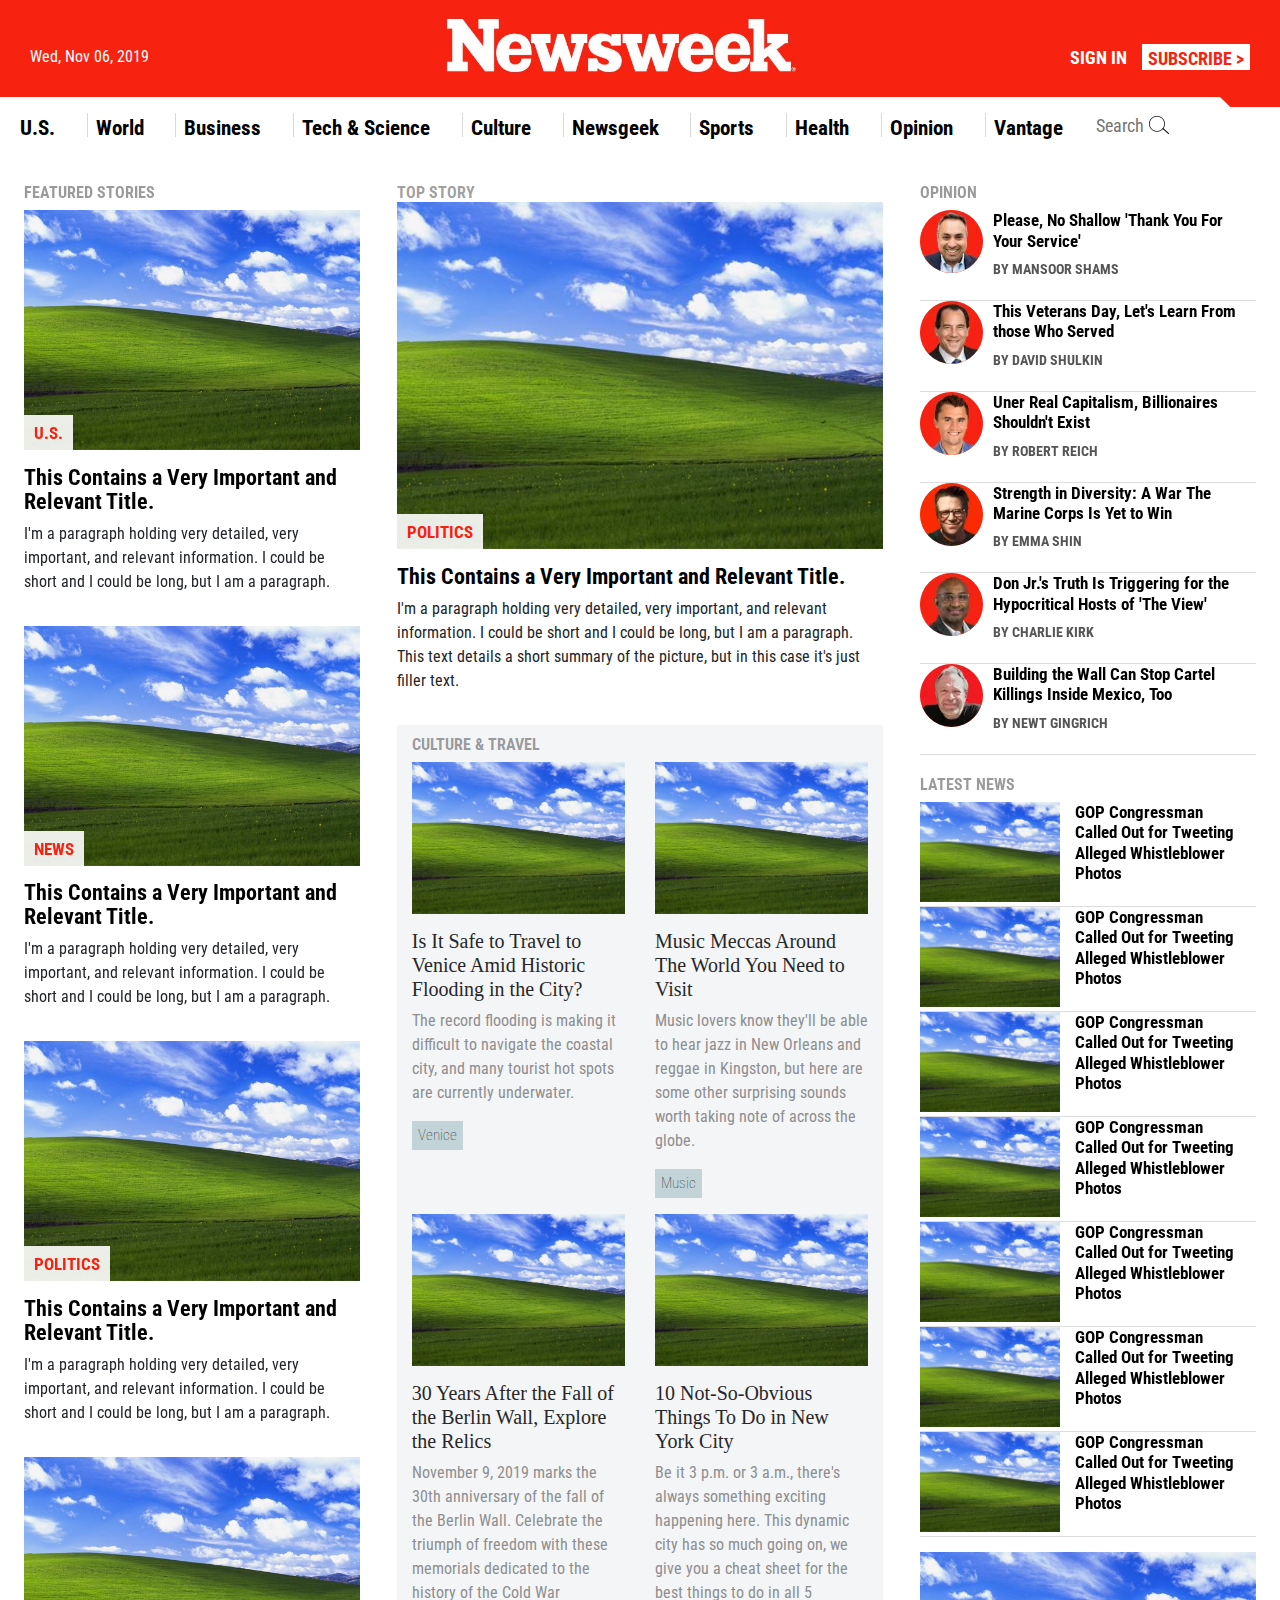
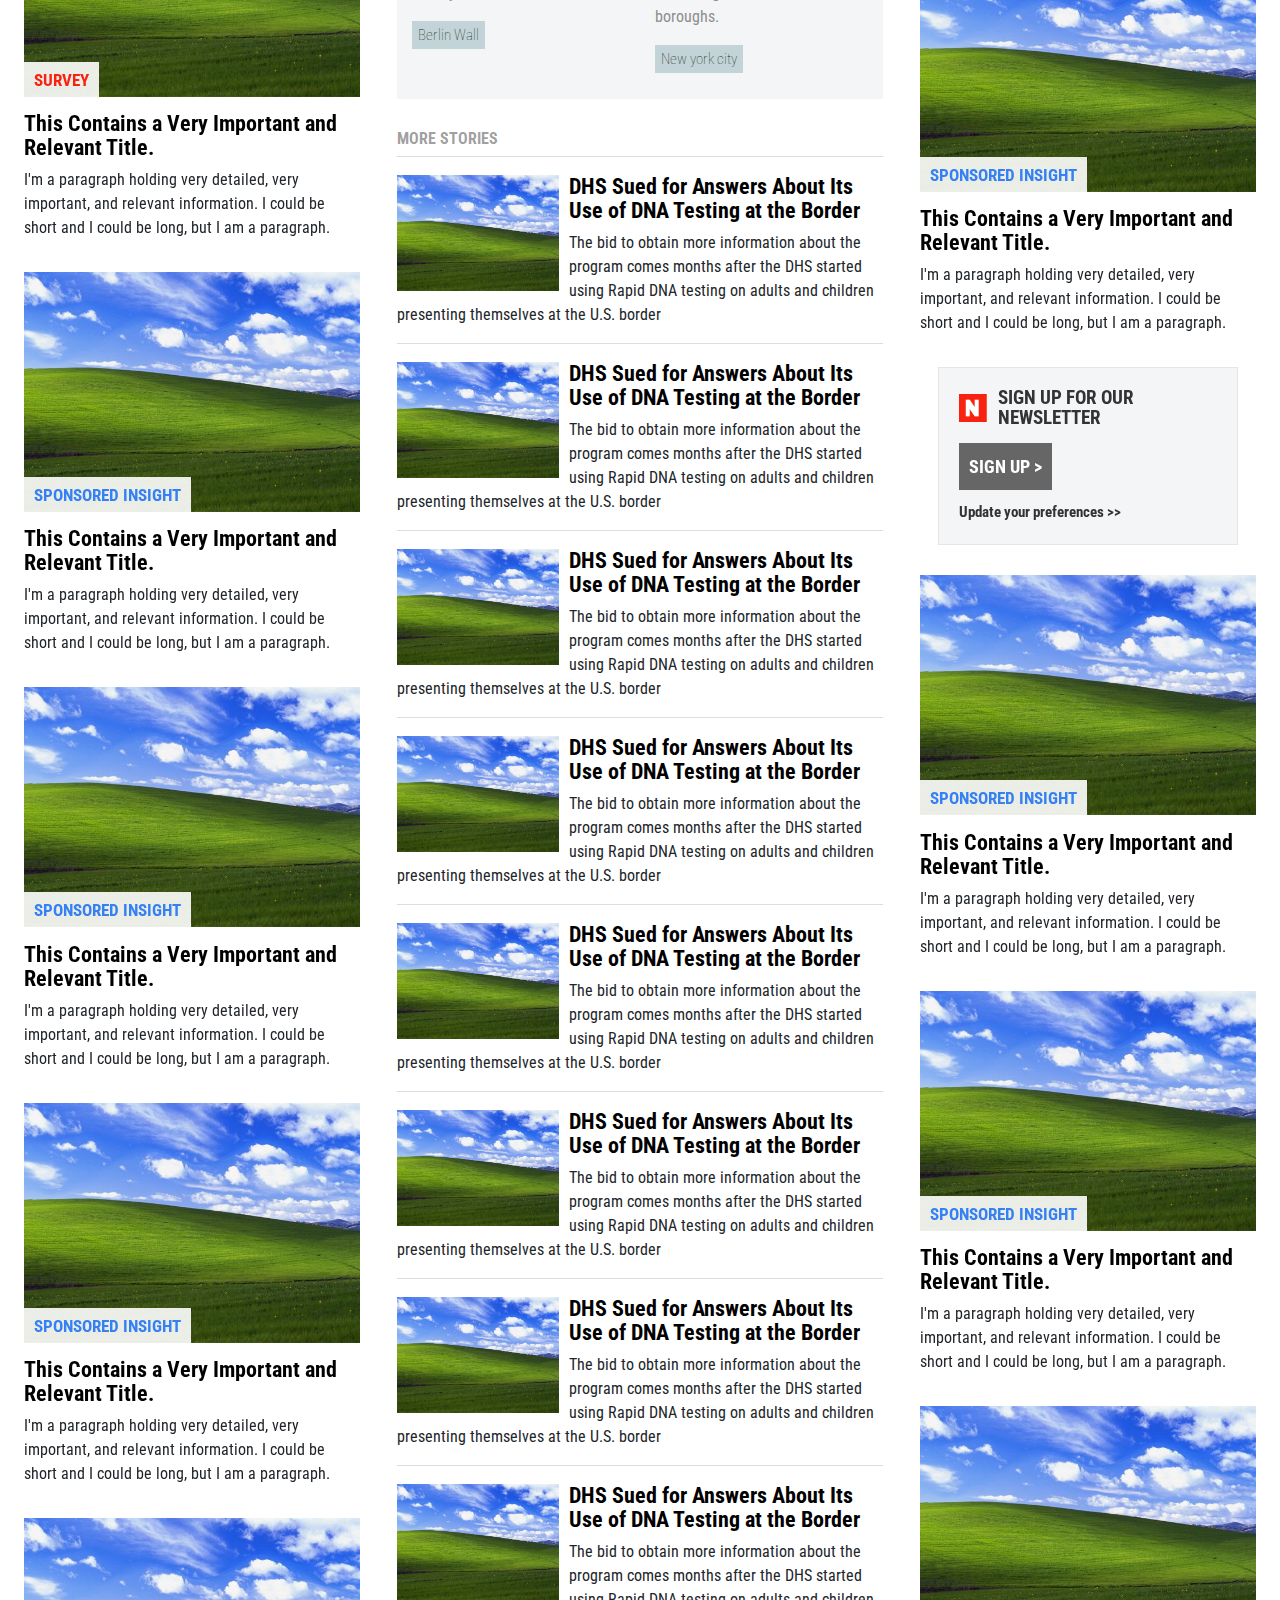
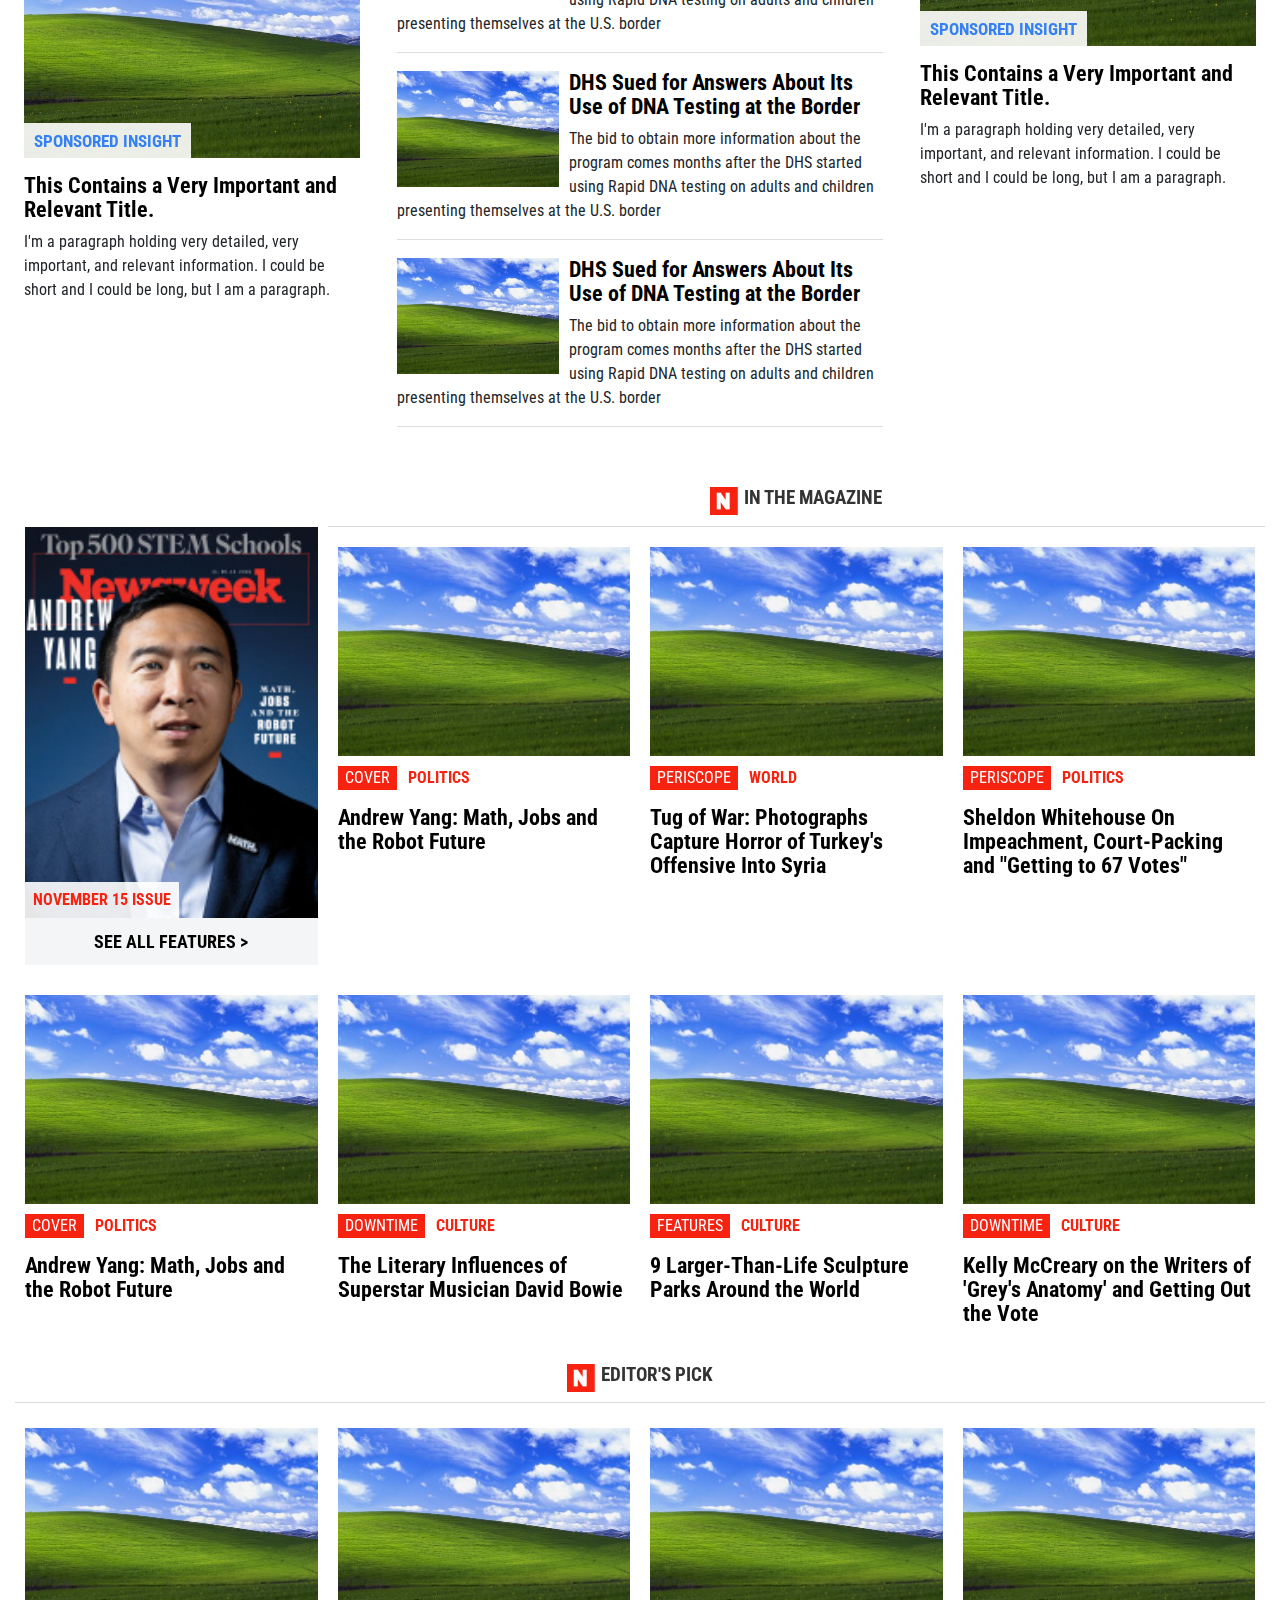
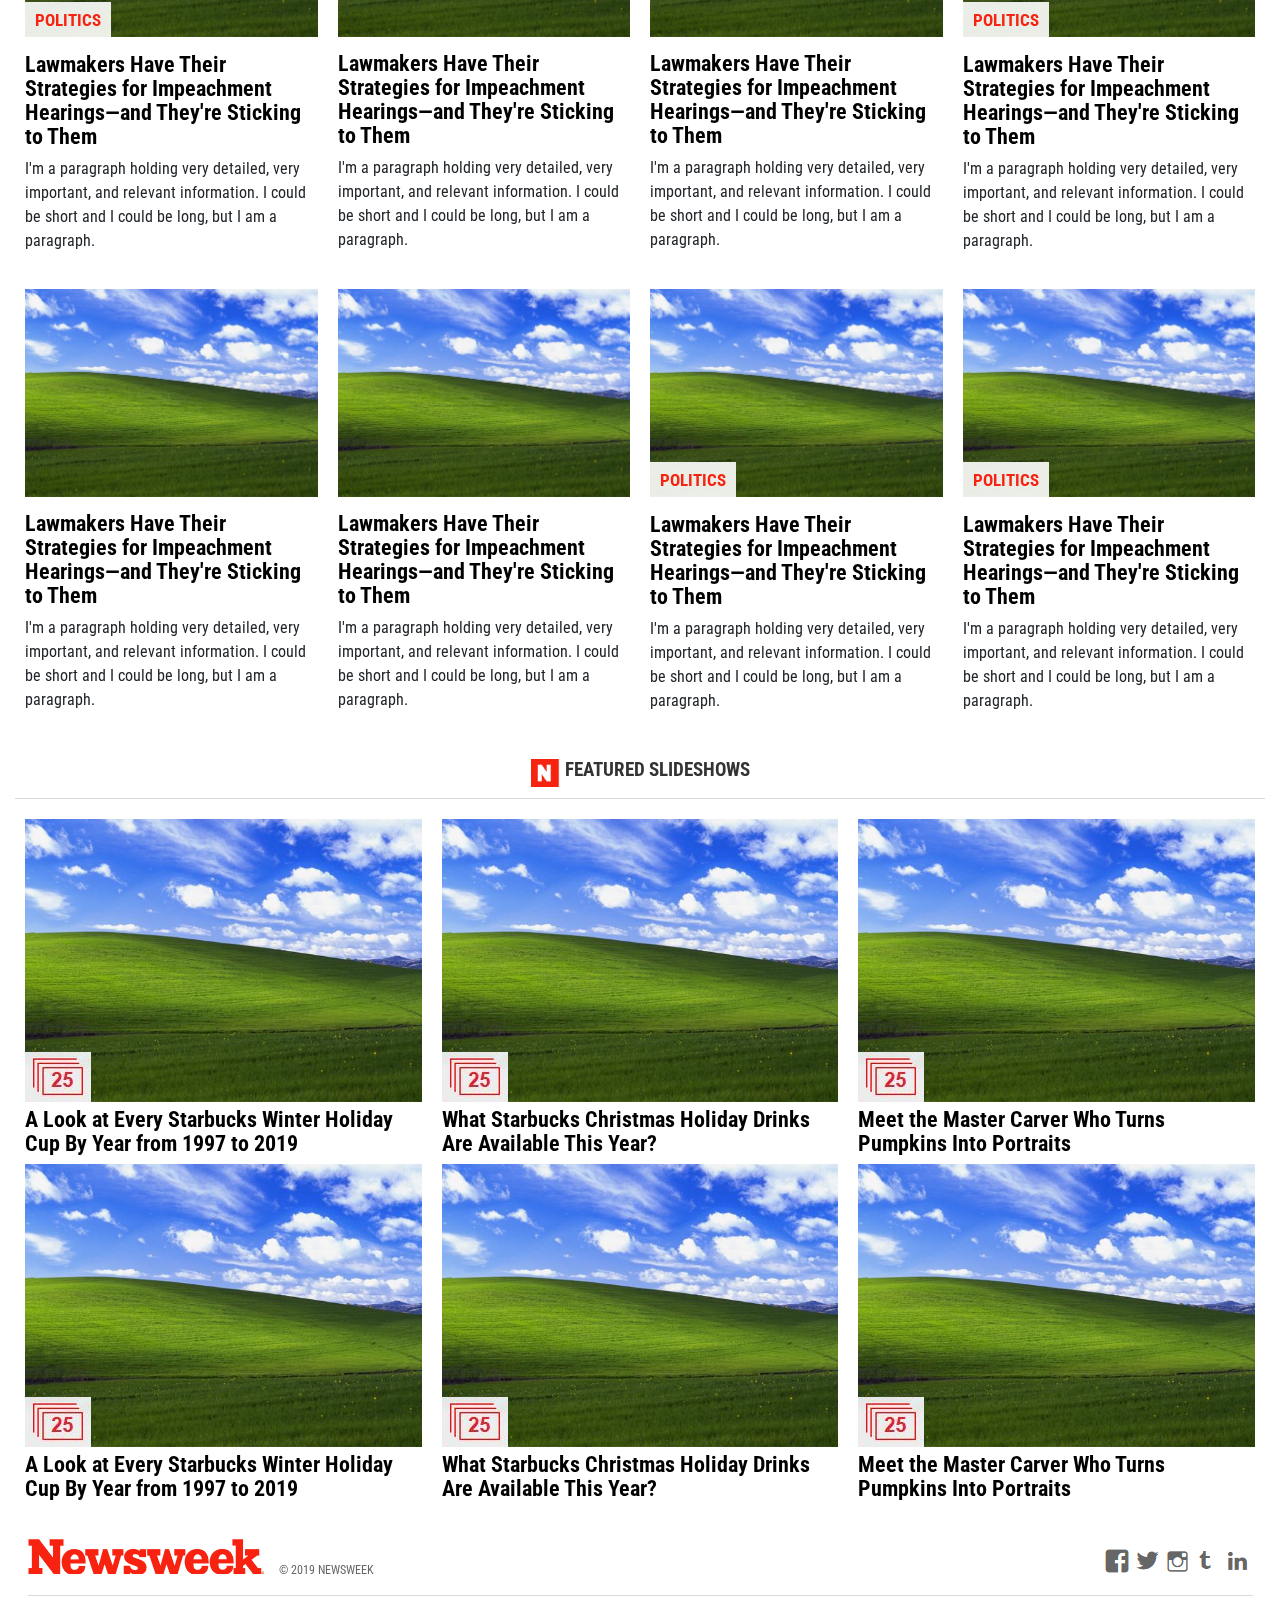
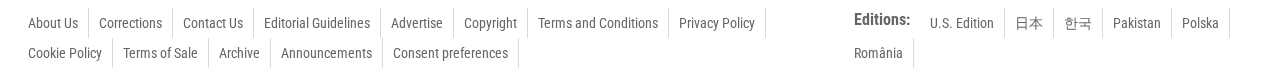
==== index.html @ c772058d "Fixed alignment issues" ====
<!DOCTYPE html>
<html lang="en">
  <head>
    <meta charset="utf-8">
    <meta name="viewport" content="width=device-width, initial-scale=1, shrink-to-fit=no">
    <title>NewsWeek Clone Page Ara Camarillo</title>
  
    <!-- CSS BOOSTRAP LINK -->
    <link rel="stylesheet" href="css/bootstrap.min.css" type="text/css">
    
    <!-- MY CSS LINK -->
    <link href="css/style.css" rel="stylesheet" type="text/css">
    <link href="css/medium.css" rel="stylesheet" type="text/css">
    <link href="css/large.css" rel="stylesheet" type="text/css">
    <link href="https://fonts.googleapis.com/css?family=Roboto+Condensed:300,400,700&display=swap" rel="stylesheet">
  </head>

  <body>
    <!-- HEADER -->
    <header class="page-header container-fluid" id="theHeader">
      <div class="row d-flex" id="header-top">
        <div class="d-flex justify-content-start col-lg-4 text-white" id="date">
          Wed, Nov 06, 2019</div>
  
        <div class="col-4 col-lg-4" id="headerLogo">
          <a class="brand" id="topLogo" href="#"><img src="images/logoSmall.png"
              alt="Sticky and Small Navigation Menu Logo Newsweek Page" id="smallImg">
            <img src="images/newsWeekLogoLarge.JPG" alt="Large Logo at the Center of Newsweek Page" id="largeImg"></a>
        </div>
  
        <div class="col-8 col-lg-4 d-flex justify-content-lg-end" id="signSubs">
          <a class="lk-2 text-white" id="signIn" href="#">SIGN IN</a>
          <button id="subscribe">SUBSCRIBE ></button>
          <img src="images/burguerIcon.png" alt="Burguer Icon Top Nav Menu Newsweek Page" id="burguer">
        </div>
      </div>
  
      <!-- NAV LINKS WHITE -->
      <div id="whiteNavPart" class="navRow row d-inline-flex container-fluid">
        <div id="whiteNavLinks" class="col-12 text-dark d-inline-flex">
          <a id="exceptHere" class="topLi" href="#">U.S.</a>
          <a class="topLi" href="#">World</a>
          <a class="topLi" href="#">Business</a>
          <a class="topLi" href="#">Tech&nbsp;&&nbsp;Science</a>
          <a class="topLi" href="#">Culture</a>
          <a class="topLi" href="#">Newsgeek</a>
          <a class="topLi" href="#">Sports</a>
          <a class="topLi" href="#">Health</a>
          <a class="topLi" href="#">Opinion</a>
          <a class="topLi" href="#">Vantage</a>
          <input type="text" placeholder="Search" aria-label="Search" id="searchIt">
          <div id="littleRedBox">
          </div>
        </div>
      </div>
  
      <!-- STICKY NAV IS HERE -->
      <div class="row" id="imSticky">
        <div class="col-4" id="stickyTopLogo">
          <div class="stickyLogo">
            <img src="images/logoSmall.png" alt="Sticky Navigation Menu Logo Newsweek Page">
          </div>
        </div>
  
        <div id="stickyButts" class="col-8">
          <a class="lk-2 text-white" id="stickySignIn" href="#">SIGN IN</a>
          <button id="stickySubscribe">SUBSCRIBE ></button>
          <img src="images/burguerIcon.png" alt="Burguer Icon Top Nav Menu Newsweek Page">
        </div>
      </div>
  
    </header>
  
    <main>
        <!--BEGINNING OF INSIDEMAIN-->
        <div id="insideMain" class="contanier-fluid">
          <div class="row addingPadding">

            <!-- FEATURED STORIES -->
            <div id="first" class="order-2 col-12 order-md-1 col-md-6 col-lg-3">
              <div class="sticky-top" id="featureStories">
                <a href="#" class="sectionTitle">
                  <h4>FEATURED STORIES</h4>
                </a>
        
                <figure id="one" class="insideFig">
                  <a href="#" class="figImg"><img src="images/placeholder.jpg" alt="Filler image for the Newsweek Page 1"></a>
        
                  <figcaption class="insideCaption">
                    <div class="genreDiv">
                      <a href="#" class="genre">U.S.</a>
                    </div>
        
                    <a href="#" class="insideCapTitle">
                      <h2>This Contains a Very Important and Relevant Title.</h2>
                    </a>
                    <p>I'm a paragraph holding very detailed, very important, and relevant information. I could be short and I
                    could be long, but I am a paragraph.</p>
                  </figcaption>
                </figure>
          
                <figure id="two" class="insideFig">
                  <a href="#" class="figImg"><img src="images/placeholder.jpg" alt="Filler image for the Newsweek Page 1"></a>
          
                  <figcaption class="insideCaption">
                      <div class="genreDiv">
                        <a href="#" class="genre">NEWS</a>
                      </div>
          
                    <a href="#" class="insideCapTitle">
                      <h2>This Contains a Very Important and Relevant Title.</h2>
                    </a>
                    <p>I'm a paragraph holding very detailed, very important, and relevant information. I could be short and I
                    could be long, but I am a paragraph.</p>
                  </figcaption>
                </figure>
          
                <figure id="three" class="insideFig">
                  <a href="#" class="figImg"><img src="images/placeholder.jpg" alt="Filler image for the Newsweek Page 1"></a>
          
                  <figcaption class="insideCaption">
                      <div class="genreDiv">
                        <a href="#" class="genre">POLITICS</a>
                      </div>
          
                    <a href="#" class="insideCapTitle">
                      <h2>This Contains a Very Important and Relevant Title.</h2>
                    </a>
                    <p>I'm a paragraph holding very detailed, very important, and relevant information. I could be short and I
                    could be long, but I am a paragraph.</p>
                  </figcaption>
                </figure>
          
                <figure id="four" class="insideFig">
                  <a href="#" class="figImg"><img src="images/placeholder.jpg" alt="Filler image for the Newsweek Page 1"></a>
          
                  <figcaption class="insideCaption">
                      <div class="genreDiv">
                         <a href="#" class="genre">SURVEY</a>
                      </div>
          
                    <a href="#" class="insideCapTitle">
                      <h2>This Contains a Very Important and Relevant Title.</h2>
                    </a>
                    <p>I'm a paragraph holding very detailed, very important, and relevant information. I could be short and I
                    could be long, but I am a paragraph.</p>
                  </figcaption>
                </figure>
          
                <figure id="five" class="insideFig">
                  <a href="#" class="figImg"><img src="images/placeholder.jpg" alt="Filler image for the Newsweek Page 1"></a>
        
                  <figcaption class="insideCaption">
                      <div class="genreDiv">
                        <a href="#" class="genre blue">SPONSORED INSIGHT</a>
                      </div>
          
                    <a href="#" class="insideCapTitle">
                      <h2>This Contains a Very Important and Relevant Title.</h2>
                    </a>
                    <p>I'm a paragraph holding very detailed, very important, and relevant information. I could be short and I
                    could be long, but I am a paragraph.</p>
                  </figcaption>
                </figure>
          
                <figure id="six" class="insideFig">
                  <a href="#" class="figImg"><img src="images/placeholder.jpg" alt="Filler image for the Newsweek Page 1"></a>
          
                  <figcaption class="insideCaption">
                      <div class="genreDiv">
                        <a href="#" class="genre blue">SPONSORED INSIGHT</a>
                      </div>
          
                    <a href="#" class="insideCapTitle">
                      <h2>This Contains a Very Important and Relevant Title.</h2>
                    </a>
                    <p>I'm a paragraph holding very detailed, very important, and relevant information. I could be short and I
                    could be long, but I am a paragraph.</p>
                  </figcaption>
                </figure>
          
                <figure id="seven" class="insideFig">
                  <a href="#" class="figImg"><img src="images/placeholder.jpg" alt="Filler image for the Newsweek Page 1"></a>
          
                  <figcaption class="insideCaption">
                      <div class="genreDiv">
                        <a href="#" class="genre blue">SPONSORED INSIGHT</a>
                      </div>
        
                    <a href="#" class="insideCapTitle">
                      <h2>This Contains a Very Important and Relevant Title.</h2>
                    </a>
                    <p>I'm a paragraph holding very detailed, very important, and relevant information. I could be short and I
                    could be long, but I am a paragraph.</p>
                  </figcaption>
                </figure>
          
                <figure id="eight" class="insideFig">
                  <a href="#" class="figImg"><img src="images/placeholder.jpg" alt="Filler image for the Newsweek Page 1"></a>
          
                  <figcaption class="insideCaption">
                      <div class="genreDiv">
                        <a href="#" class="genre blue">SPONSORED INSIGHT</a>
                      </div>
          
                    <a href="#" class="insideCapTitle">
                      <h2>This Contains a Very Important and Relevant Title.</h2>
                    </a>
                    <p>I'm a paragraph holding very detailed, very important, and relevant information. I could be short and I
                    could be long, but I am a paragraph.</p>
                  </figcaption>
                </figure>

              </div>
            </div>
            <!-- END FEATURE STORIES HAS 2 CLOSING DIVS -->
            
            <!-- TOP STORY -->
            <div id="second" class="order-1 col-sm-12 col-md-6 col-lg-6 containerOf">
              <div id="topStory">
                <a href="#" class="sectionTitle">
                  <h4>TOP STORY</h4>
                </a>
        
                <div class="row insideTopStory">
                  <figure class="insideFig">
                    <a href="#" class="figImg"><img src="images/placeholder.jpg" alt="Filler image for the Newsweek Page 1"></a>
          
                    <figcaption class="insideCaption">
          
                      <div class="genreDiv">
                        <a href="#" class="genre">POLITICS</a>
                      </div>
          
                      <a href="#" class="insideCapTitle">
                        <h2>This Contains a Very Important and Relevant Title.</h2>
                      </a>
                      <p>I'm a paragraph holding very detailed, very important, and relevant information. I could be short and I
                      could be long, but I am a paragraph. This text details a short summary of the picture, but in this case
                      it's just filler text.</p>
                    </figcaption>
                  </figure>
                </div>
              </div>

              <!-- CULTURE & TRAVEL -->
              <div id="cultureTravel">
                <a href="#" class="sectionTitle">
                  <h4>CULTURE & TRAVEL</h4>
                </a>
  
                <div class="row insideCulTrav">
  
                  <figure class="col-sm-12 col-md-6 col-lg-6 insideFig">
                    <a href="#" class="figImg"><img src="images/placeholder.jpg" alt="Filler image for the Newsweek Page 1"></a>
            
                    <figcaption class="inCultTravCap">       
                      <a href="#" class="inCulTravTitle">
                        <h2>Is It Safe to Travel to Venice Amid Historic Flooding in the City?</h2>
                      </a>
                      <p>The record flooding is making it difficult to navigate the coastal city, and many tourist hot spots are currently underwater.</p>
                      <div><a href="#" class="cultGenre">Venice</a></div>
                    </figcaption>
                  </figure>
  
                  <figure class="col-sm-12 col-md-6 col-lg-6 insideFig">
                    <a href="#" class="figImg"><img src="images/placeholder.jpg" alt="Filler image for the Newsweek Page 1"></a>
              
                    <figcaption class="inCultTravCap">       
                      <a href="#" class="inCulTravTitle">
                        <h2>Music Meccas Around The World You Need to Visit</h2>
                      </a>
                      <p>Music lovers know they'll be able to hear jazz in New Orleans and reggae in Kingston, but here are some other surprising sounds worth taking note of across the globe.</p>
                      <div><a href="#" class="cultGenre">Music</a></div>
                    </figcaption>
                  </figure>
  
                  <figure class="col-sm-12 col-md-6 col-lg-6 insideFig">
                    <a href="#" class="figImg"><img src="images/placeholder.jpg" alt="Filler image for the Newsweek Page 1"></a>
              
                    <figcaption class="inCultTravCap">       
                      <a href="#" class="inCulTravTitle">
                        <h2>30 Years After the Fall of the Berlin Wall, Explore the Relics </h2>
                      </a>
                      <p>November 9, 2019 marks the 30th anniversary of the fall of the Berlin Wall. Celebrate the triumph of freedom with these memorials dedicated to the history of the Cold War</p>
                      <div><a href="#" class="cultGenre">Berlin Wall</a></div>
                    </figcaption>
                  </figure>
  
                  <figure class="col-sm-12 col-md-6 col-lg-6 insideFig">
                    <a href="#" class="figImg"><img src="images/placeholder.jpg" alt="Filler image for the Newsweek Page 1"></a>
              
                    <figcaption class="inCultTravCap">       
                      <a href="#" class="inCulTravTitle">
                        <h2>10 Not-So-Obvious Things To Do in New York City</h2>
                      </a>
                      <p>Be it 3 p.m. or 3 a.m., there's always something exciting happening here. This dynamic city has so much going on, we give you a cheat sheet for the best things to do in all 5 boroughs.</p>
                      <div><a href="#" class="cultGenre">New york city</a></div>
                    </figcaption>
                  </figure>           
  
                </div>
              </div>
              <!-- END CULTURE & TRAVEL -->

              <!-- MORE STORIES -->
              <div id="moreStories">
                <a href="#" class="sectionTitle">
                  <h4>MORE STORIES</h4>
                </a>
  
                <div class="row insideMoreStories">
  
                  <div class="innerMoreStories" id="onlyHere">
                    <a href="#" class="moreStoriesImg">
                      <img src="images/placeholder.jpg" alt="Latest News Image 1">
                    </a>
  
                    <a href="#" class="insideCapTitle moreStoriesTitle">
                      <h2>DHS Sued for Answers About Its Use of DNA Testing at the Border</h2>
                    </a>
                    <p>The bid to obtain more information about the program comes months after the DHS started using Rapid DNA testing on adults and children presenting themselves at the U.S. border</p>
                  </div>
  
                  <div class="innerMoreStories">
                    <a href="#" class="moreStoriesImg">
                      <img src="images/placeholder.jpg" alt="Latest News Image 1">
                    </a>
    
                    <a href="#" class="insideCapTitle moreStoriesTitle">
                      <h2>DHS Sued for Answers About Its Use of DNA Testing at the Border</h2>
                    </a>
                    <p>The bid to obtain more information about the program comes months after the DHS started using Rapid DNA testing on adults and children presenting themselves at the U.S. border</p>
                  </div>
  
                  <div class="innerMoreStories">
                    <a href="#" class="moreStoriesImg">
                      <img src="images/placeholder.jpg" alt="Latest News Image 1">
                    </a>
    
                    <a href="#" class="insideCapTitle moreStoriesTitle">
                      <h2>DHS Sued for Answers About Its Use of DNA Testing at the Border</h2>
                    </a>
                    <p>The bid to obtain more information about the program comes months after the DHS started using Rapid DNA testing on adults and children presenting themselves at the U.S. border</p>
                  </div>
  
                  <div class="innerMoreStories">
                    <a href="#" class="moreStoriesImg">
                      <img src="images/placeholder.jpg" alt="Latest News Image 1">
                    </a>
    
                    <a href="#" class="insideCapTitle moreStoriesTitle">
                      <h2>DHS Sued for Answers About Its Use of DNA Testing at the Border</h2>
                    </a>
                    <p>The bid to obtain more information about the program comes months after the DHS started using Rapid DNA testing on adults and children presenting themselves at the U.S. border</p>
                  </div>
                  
                  <div class="innerMoreStories">
                    <a href="#" class="moreStoriesImg">
                      <img src="images/placeholder.jpg" alt="Latest News Image 1">
                    </a>
    
                    <a href="#" class="insideCapTitle moreStoriesTitle">
                      <h2>DHS Sued for Answers About Its Use of DNA Testing at the Border</h2>
                    </a>
                    <p>The bid to obtain more information about the program comes months after the DHS started using Rapid DNA testing on adults and children presenting themselves at the U.S. border</p>
                  </div>
  
                  <div class="innerMoreStories">
                    <a href="#" class="moreStoriesImg">
                      <img src="images/placeholder.jpg" alt="Latest News Image 1">
                    </a>
    
                    <a href="#" class="insideCapTitle moreStoriesTitle">
                      <h2>DHS Sued for Answers About Its Use of DNA Testing at the Border</h2>
                    </a>
                    <p>The bid to obtain more information about the program comes months after the DHS started using Rapid DNA testing on adults and children presenting themselves at the U.S. border</p>
                  </div>
    
                  <div class="innerMoreStories">
                    <a href="#" class="moreStoriesImg">
                      <img src="images/placeholder.jpg" alt="Latest News Image 1">
                    </a>
  
                    <a href="#" class="insideCapTitle moreStoriesTitle">
                      <h2>DHS Sued for Answers About Its Use of DNA Testing at the Border</h2>
                    </a>
                    <p>The bid to obtain more information about the program comes months after the DHS started using Rapid DNA testing on adults and children presenting themselves at the U.S. border</p>
                  </div>
    
                  <div class="innerMoreStories">
                    <a href="#" class="moreStoriesImg">
                      <img src="images/placeholder.jpg" alt="Latest News Image 1">
                    </a>
      
                    <a href="#" class="insideCapTitle moreStoriesTitle">
                      <h2>DHS Sued for Answers About Its Use of DNA Testing at the Border</h2>
                    </a>
                    <p>The bid to obtain more information about the program comes months after the DHS started using Rapid DNA testing on adults and children presenting themselves at the U.S. border</p>
                  </div>
    
                  <div class="innerMoreStories">
                    <a href="#" class="moreStoriesImg">
                      <img src="images/placeholder.jpg" alt="Latest News Image 1">
                    </a>
      
                    <a href="#" class="insideCapTitle moreStoriesTitle">
                      <h2>DHS Sued for Answers About Its Use of DNA Testing at the Border</h2>
                    </a>
                    <p>The bid to obtain more information about the program comes months after the DHS started using Rapid DNA testing on adults and children presenting themselves at the U.S. border</p>
                  </div>
                    
                  <div class="innerMoreStories">
                    <a href="#" class="moreStoriesImg">
                      <img src="images/placeholder.jpg" alt="Latest News Image 1">
                    </a>
      
                    <a href="#" class="insideCapTitle moreStoriesTitle">
                      <h2>DHS Sued for Answers About Its Use of DNA Testing at the Border</h2>
                    </a>
                    <p>The bid to obtain more information about the program comes months after the DHS started using Rapid DNA testing on adults and children presenting themselves at the U.S. border</p>
                  </div>
  
                </div>
              </div>
              <!-- END MORE STORIES -->

            </div>
            <!--END TOP STORY COLUMN-->

            <!-- OPINION -->
            <div id="third" class="order-3 col-sm-12 order-md-1 col-md-12 col-lg-3 containerOf">
              <div class="sticky-top" id="opinion">
                <a href="#" class="sectionTitle">
                  <h4>OPINION</h4>
                </a>
          
                <div class="insideOpinion">
                  <a href="#" class="opinionImg"><img src="images/firstGuy.png" alt="Mansoor Shams"></a>
                  <div class="opinionText">
                  <a href="#" class="opinionTitle">
                    <h4>Please, No Shallow 'Thank You For Your Service'</h4>
                  </a>
                    <p class="opinionSub">BY MANSOOR SHAMS</p>
                  </div>
                </div>
          
                <div class="insideOpinion">
                  <a href="#" class="opinionImg"><img src="images/secondGuy.png" alt="David Shulk"></a>
                  <div class="opinionText">
                    <a href="#" class="opinionTitle">
                      <h4>This Veterans Day, Let's Learn From those Who Served</h4>
                    </a>
                    <p class="opinionSub">BY DAVID SHULKIN</p>
                  </div>
                </div>
          
                <div class="insideOpinion">
                  <a href="#" class="opinionImg"><img src="images/thirdGuy.png" alt="Robert Reich"></a>
                  <div class="opinionText">
                    <a href="#" class="opinionTitle">
                      <h4>Uner Real Capitalism, Billionaires Shouldn't Exist</h4>
                    </a>
                    <p class="opinionSub">BY ROBERT REICH</p>
                  </div>
                </div>
          
                <div class="insideOpinion">
                  <a href="#" class="opinionImg"><img src="images/fourthGuy.png" alt="Emma Shin"></a>
                  <div class="opinionText">
                    <a href="#" class="opinionTitle">
                      <h4>Strength in Diversity: A War The Marine Corps Is Yet to Win</h4>
                    </a>
                    <p class="opinionSub">BY EMMA SHIN</p>
                  </div>
                </div>
          
                <div class="insideOpinion">
                  <a href="#" class="opinionImg"><img src="images/fifthGuy.png" alt="Charlie Kirk"></a>
                  <div class="opinionText">
                    <a href="#" class="opinionTitle">
                      <h4>Don Jr.'s Truth Is Triggering for the Hypocritical Hosts of 'The View'</h4>
                    </a>
                    <p class="opinionSub">BY CHARLIE KIRK</p>
                  </div>
                </div>
          
                <div class="insideOpinion">
                  <a href="#" class="opinionImg"><img src="images/sixthGuy.png" alt="Newt Gingrich"></a>
                  <div class="opinionText">
                    <a href="#" class="opinionTitle">
                      <h4>Building the Wall Can Stop Cartel Killings Inside Mexico, Too</h4>
                    </a>
                    <p class="opinionSub">BY NEWT GINGRICH</p>
                  </div>
                </div>
          
                <!--LATEST NEWS BEGINS HERE-->
                <div id="latestNews">
                  <a href="#" class="sectionTitle">
                    <h4>LATEST NEWS</h4>
                  </a>
                </div>
  
                <div class="insideLatestNews">
  
                  <div class="row insideOpinion">
                    <a href="#" class="col-5 col-md-2 col-lg-6 col-xl-5 latestNewsImage"><img src="images/placeholder.jpg" alt="Latest News Image 1"></a>
                    <div class="col-7 col-md-10 col-lg-6 col-xl-7 latestNewsText opinionText">
                      <a href="#" class="latestNewsTitle opinionTitle">
                        <h4>GOP Congressman Called Out for Tweeting Alleged Whistleblower Photos</h4>
                      </a>
                    </div>
                  </div>
  
                  <div class="row insideOpinion">
                    <a href="#" class="col-5 col-md-2 col-lg-6 col-xl-5 latestNewsImage"><img src="images/placeholder.jpg" alt="Latest News Image 1"></a>
                    <div class="col-7 col-md-10 col-lg-6 col-xl-7 latestNewsText opinionText">
                      <a href="#" class="latestNewsTitle opinionTitle">
                        <h4>GOP Congressman Called Out for Tweeting Alleged Whistleblower Photos</h4>
                      </a>
                    </div>
                  </div>
  
                  <div class="row insideOpinion">
                    <a href="#" class="col-5 col-md-2 col-lg-6 col-xl-5 latestNewsImage"><img src="images/placeholder.jpg" alt="Latest News Image 1"></a>
                    <div class="col-7 col-md-10 col-lg-6 col-xl-7 latestNewsText opinionText">
                      <a href="#" class="latestNewsTitle opinionTitle">
                        <h4>GOP Congressman Called Out for Tweeting Alleged Whistleblower Photos</h4>
                      </a>
                    </div>
                  </div>
                  
                  <div class="row insideOpinion">
                    <a href="#" class="col-5 col-md-2 col-lg-6 col-xl-5 latestNewsImage"><img src="images/placeholder.jpg" alt="Latest News Image 1"></a>
                    <div class="col-7 col-md-10 col-lg-6 col-xl-7 latestNewsText opinionText">
                      <a href="#" class="latestNewsTitle opinionTitle">
                        <h4>GOP Congressman Called Out for Tweeting Alleged Whistleblower Photos</h4>
                      </a>
                    </div>
                  </div>
  
                  <div class="row insideOpinion">
                    <a href="#" class="col-5 col-md-2 col-lg-6 col-xl-5 latestNewsImage"><img src="images/placeholder.jpg" alt="Latest News Image 1"></a>
                    <div class="col-7 col-md-10 col-lg-6 col-xl-7 latestNewsText opinionText">
                      <a href="#" class="latestNewsTitle opinionTitle">
                        <h4>GOP Congressman Called Out for Tweeting Alleged Whistleblower Photos</h4>
                      </a>
                    </div>
                  </div>
  
                  <div class="row insideOpinion">
                    <a href="#" class="col-5 col-md-2 col-lg-6 col-xl-5 latestNewsImage"><img src="images/placeholder.jpg" alt="Latest News Image 1"></a>
                    <div class="col-7 col-md-10 col-lg-6 col-xl-7 latestNewsText opinionText">
                      <a href="#" class="latestNewsTitle opinionTitle">
                        <h4>GOP Congressman Called Out for Tweeting Alleged Whistleblower Photos</h4>
                      </a>
                    </div>
                  </div>
  
                  <div class="row insideOpinion">
                    <a href="#" class="col-5 col-md-2 col-lg-6 col-xl-5 latestNewsImage"><img src="images/placeholder.jpg" alt="Latest News Image 1"></a>
                    <div class="col-7 col-md-10 col-lg-6 col-xl-7 latestNewsText opinionText">
                      <a href="#" class="latestNewsTitle opinionTitle">
                        <h4>GOP Congressman Called Out for Tweeting Alleged Whistleblower Photos</h4>
                      </a>
                    </div>
                  </div>
        
                </div>
                <!-- END LATEST NEWS -->
  
                <!-- SPONSORED INSIGHTS -->
                <div id="sponsoredRight">
                  <figure id="nine" class="insideFig">
                    <a href="#" class="figImg"><img src="images/placeholder.jpg" alt="Filler image for the Newsweek Page 1"></a>
            
                    <figcaption class="insideCaption">
                      <div class="genreDiv">
                        <a href="#" class="genre blue">SPONSORED INSIGHT</a>
                      </div>
              
                      <a href="#" class="insideCapTitle">
                        <h2>This Contains a Very Important and Relevant Title.</h2>
                      </a>
                      <p>I'm a paragraph holding very detailed, very important, and relevant information. I could be short and I
                      could be long, but I am a paragraph.</p>
                    </figcaption>
                  </figure>

                <!-- SIGN UP NEWSLETTER BOX -->
                  <div>
                  <div id="signUpBox">
                    <div id="signUpIconTitle">
                      <img src="images/littleN.png" alt="Little Sign Up N Logo Newsweek" id="boxImage">
                      <h2 id="boxTitle">SIGN UP FOR OUR NEWSLETTER</h2>
                    </div>
  
                    <a href="#" id="boxSignUp">SIGN UP ></a>
                    <br>
                    <a href="#" id="boxUpdate">Update your preferences >></a>
                  </div>
                  </div>
                <!--END SIGN UP NEWSLETTER BOX-->

                <!-- SPONSORED INSIGHTS CONTINUES -->
                  <figure id="ten" class="insideFig">
                  <a href="#" class="figImg"><img src="images/placeholder.jpg" alt="Filler image for the Newsweek Page 1"></a>
          
                  <figcaption class="insideCaption">
                    <div class="genreDiv">
                      <a href="#" class="genre blue">SPONSORED INSIGHT</a>
                    </div>
            
                    <a href="#" class="insideCapTitle">
                      <h2>This Contains a Very Important and Relevant Title.</h2>
                    </a>
                    <p>I'm a paragraph holding very detailed, very important, and relevant information. I could be short and I
                    could be long, but I am a paragraph.</p>
                  </figcaption>
                  </figure>

                  <figure id="eleven" class="insideFig">
                  <a href="#" class="figImg"><img src="images/placeholder.jpg" alt="Filler image for the Newsweek Page 1"></a>
          
                  <figcaption class="insideCaption">
                    <div class="genreDiv">
                      <a href="#" class="genre blue">SPONSORED INSIGHT</a>
                    </div>
            
                    <a href="#" class="insideCapTitle">
                    <h2>This Contains a Very Important and Relevant Title.</h2>
                    </a>
                    <p>I'm a paragraph holding very detailed, very important, and relevant information. I could be short and I
                    could be long, but I am a paragraph.</p>
                  </figcaption>
                  </figure>

                  <figure id="twelve" class="insideFig">
                  <a href="#" class="figImg"><img src="images/placeholder.jpg" alt="Filler image for the Newsweek Page 1"></a>
          
                  <figcaption class="insideCaption">
                    <div class="genreDiv">
                      <a href="#" class="genre blue">SPONSORED INSIGHT</a>
                    </div>
            
                    <a href="#" class="insideCapTitle">
                    <h2>This Contains a Very Important and Relevant Title.</h2>
                    </a>
                    <p>I'm a paragraph holding very detailed, very important, and relevant information. I could be short and I
                    could be long, but I am a paragraph.</p>
                  </figcaption>
                  </figure>

                </div>
                <!-- END SPONSORED INSIGHTS RIGHT -->

              </div> 
            </div>
            <!-- END OPINION COLUMN HAS 2 CLOSING DIVS -->
          
          </div>  
        </div>
        <!--END OF INSIDE MAIN HAS 2 CLOSING DIVS-->

        <!-- THE BOTTOM HALF OF PAGE BEGINS HERE  -->
        <div id="bottomHalf" class="container-fluid row">

          <div class="col-12 col-md-3" id="andrewYang">
            <img src="images/andrewYankCover.png" alt="Andrew Yank Cover NewsWeek Page">
            <a href="#" class="issue">NOVEMBER 15 ISSUE</a>
            <div class="underImg">
              <a href="#">SEE ALL FEATURES ></a>
            </div>
          </div>

          <!-- IN THE MAGAZINE TOP START -->
          <div id="inTheMagazineSectionTop" class="container-fluid col-12 col-md-9">

            <div class="secDivisor">
              <div class="divisorImg">
                <img src="images/littleN.png" alt="Little N logo Newsweek page">
              </div>
              <h2 class="inTheTitle">IN THE MAGAZINE</h2>
            </div>
  
            <div id="inMagazine">
              
              <div class="inMagTop">
                <img src="images/placeholder.jpg" alt="Filler image for the Newsweek Page">
                <div class="inMagText">
                  <p class="cover">COVER</p>
                  <a href="#" class="insideGenre">POLITICS</a>
                </div>
                <a href="#" class="insideCapTitle">
                    <h2>Andrew Yang: Math, Jobs and the Robot Future</h2>
                  </a>
              </div>
  
              <div class="inMagTop">
                <img src="images/placeholder.jpg" alt="Filler image for the Newsweek Page">
                <div class="inMagText">
                  <p class="cover">PERISCOPE</p>
                  <a href="#" class="insideGenre">WORLD</a>
                </div>
                <a href="#" class="insideCapTitle">
                  <h2>Tug of War: Photographs Capture Horror of Turkey's Offensive Into Syria </h2>
                </a>
              </div>
  
              <div class="inMagTop">
                <img src="images/placeholder.jpg" alt="Filler image for the Newsweek Page">
                <div class="inMagText">
                  <p class="cover">PERISCOPE</p>
                  <a href="#" class="insideGenre">POLITICS</a>
                </div>
                <a href="#" class="insideCapTitle">
                  <h2>Sheldon Whitehouse On Impeachment, Court-Packing and "Getting to 67 Votes"</h2>
                </a>
              </div>
      
            </div>
          </div>       
            <!-- IN THE MAGAZINE TOP END -->
  
            <!-- IN THE MAGAZINE BOTTOM START-->
          <div id="inTheMagazineSectionBottom" class="container-fluid col-12">
            <div class="container-fluid" id="inMagazine2">
              
              <div class="col-12 col-md-3 col-lg-3 inMag" id="firstInMag">
                <img src="images/placeholder.jpg" alt="Filler image for the Newsweek Page">
                <div class="inMagText">
                  <p class="cover">COVER</p>
                  <a href="#" class="insideGenre">POLITICS</a>
                </div>
                <a href="#" class="insideCapTitle">
                  <h2>Andrew Yang: Math, Jobs and the Robot Future</h2>
                </a>
              </div>
  
              <div class="col-12 col-md-3 col-lg-3 inMag">
                <img src="images/placeholder.jpg" alt="Filler image for the Newsweek Page">
                <div class="inMagText">
                  <p class="cover">DOWNTIME</p>
                  <a href="#" class="insideGenre">CULTURE</a>
                </div>
                <a href="#" class="insideCapTitle">
                  <h2>The Literary Influences of Superstar Musician David Bowie</h2>
                </a>
              </div>
  
              <div class="col-12 col-md-3 col-lg-3 inMag">
                <img src="images/placeholder.jpg" alt="Filler image for the Newsweek Page">
                <div class="inMagText">
                  <p class="cover">FEATURES</p>
                  <a href="#" class="insideGenre">CULTURE</a>
                </div>
                <a href="#" class="insideCapTitle">
                  <h2>9 Larger-Than-Life Sculpture Parks Around the World</h2>
                </a>
              </div>
  
              <div class="col-12 col-md-3 col-lg-3 inMag">
                <img src="images/placeholder.jpg" alt="Filler image for the Newsweek Page">
                <div class="inMagText">
                  <p class="cover">DOWNTIME</p>
                  <a href="#" class="insideGenre">CULTURE</a>
                </div>
                <a href="#" class="insideCapTitle">
                  <h2>Kelly McCreary on the Writers of 'Grey's Anatomy' and Getting Out the Vote</h2>
                </a>
              </div>

            </div>
          </div>    
          <!-- IN THE MAGAZINE BOTTOM END-->

          <!-- EDITOR'S PICK START -->
          <div class="col-12 secDivisor">
            <div class="divisorImg">
              <img src="images/littleN.png" alt="Little N logo Newsweek page">
            </div>
            <h2 class="inTheTitle">EDITOR'S PICK</h2>
          </div>
  
          <div class="container-fluid col-12 removingPadding">
              <div class="container-fluid" id="editorsPick">

              <div class="col-12 col-md-6 col-lg-3 inMag editorsSec">
                <img src="images/placeholder.jpg" alt="Filler image for the Newsweek Page">
                <div class="genreDiv">
                  <a href="#" class="genre">POLITICS</a>
                </div>
                <a href="#" class="insideCapTitle editorSecTitle">
                  <h2>Lawmakers Have Their Strategies for Impeachment Hearings—and They're Sticking to Them</h2>
                </a>
                <p>I'm a paragraph holding very detailed, very important, and relevant information. I could be short and I could be long, but I am a paragraph.</p>        
              </div>

              <div class="col-12 col-md-6 col-lg-3 inMag editorsSec">
                <img src="images/placeholder.jpg" alt="Filler image for the Newsweek Page">
                <a href="#" class="insideCapTitle editorSecTitle">
                  <h2>Lawmakers Have Their Strategies for Impeachment Hearings—and They're Sticking to Them</h2>
                </a>
                <p>I'm a paragraph holding very detailed, very important, and relevant information. I could be short and I could be long, but I am a paragraph.</p>        
              </div>
              
              <div class="col-12 col-md-6 col-lg-3 inMag editorsSec">
                <img src="images/placeholder.jpg" alt="Filler image for the Newsweek Page">
                <a href="#" class="insideCapTitle editorSecTitle">
                  <h2>Lawmakers Have Their Strategies for Impeachment Hearings—and They're Sticking to Them</h2>
                </a>
                <p>I'm a paragraph holding very detailed, very important, and relevant information. I could be short and I could be long, but I am a paragraph.</p>        
              </div>

              <div class="col-12 col-md-6 col-lg-3 inMag editorsSec">
                <img src="images/placeholder.jpg" alt="Filler image for the Newsweek Page">
                <div class="genreDiv">
                  <a href="#" class="genre">POLITICS</a>
                </div>
                <a href="#" class="insideCapTitle editorSecTitle">
                  <h2>Lawmakers Have Their Strategies for Impeachment Hearings—and They're Sticking to Them</h2>
                </a>
                <p>I'm a paragraph holding very detailed, very important, and relevant information. I could be short and I could be long, but I am a paragraph.</p>        
              </div>

            </div>
          </div>

          <div class="container-fluid col-12 removingPadding">
            <div class="container-fluid" id="editorsPick2">

              <div class="col-12 col-md-6 col-lg-3 inMag editorsSec">
                <img src="images/placeholder.jpg" alt="Filler image for the Newsweek Page">
                <a href="#" class="insideCapTitle editorSecTitle">
                  <h2>Lawmakers Have Their Strategies for Impeachment Hearings—and They're Sticking to Them</h2>
                </a>
                <p>I'm a paragraph holding very detailed, very important, and relevant information. I could be short and I could be long, but I am a paragraph.</p>        
              </div>
                  
              <div class="col-12 col-md-6 col-lg-3 inMag editorsSec">
                <img src="images/placeholder.jpg" alt="Filler image for the Newsweek Page">
                <a href="#" class="insideCapTitle editorSecTitle">
                  <h2>Lawmakers Have Their Strategies for Impeachment Hearings—and They're Sticking to Them</h2>
                </a>
                <p>I'm a paragraph holding very detailed, very important, and relevant information. I could be short and I could be long, but I am a paragraph.</p>        
              </div>
    
              <div class="col-12 col-md-6 col-lg-3 inMag editorsSec">
                <img src="images/placeholder.jpg" alt="Filler image for the Newsweek Page">
                <div class="genreDiv">
                  <a href="#" class="genre">POLITICS</a>
                </div>
                <a href="#" class="insideCapTitle editorSecTitle">
                  <h2>Lawmakers Have Their Strategies for Impeachment Hearings—and They're Sticking to Them</h2>
                </a>
                <p>I'm a paragraph holding very detailed, very important, and relevant information. I could be short and I could be long, but I am a paragraph.</p>        
              </div>
    
              <div class="col-12 col-md-6 col-lg-3 inMag editorsSec">
                <img src="images/placeholder.jpg" alt="Filler image for the Newsweek Page">
                <div class="genreDiv">
                  <a href="#" class="genre">POLITICS</a>
                </div>
                <a href="#" class="insideCapTitle editorSecTitle">
                  <h2>Lawmakers Have Their Strategies for Impeachment Hearings—and They're Sticking to Them</h2>
                </a>
                <p>I'm a paragraph holding very detailed, very important, and relevant information. I could be short and I could be long, but I am a paragraph.</p>        
              </div>


            </div>
          </div>
          <!-- EDITOR'S PICK END -->

          <!-- FEATURED SLIDESHOWS START -->
          <div class="col-12 secDivisor">
            <div class="divisorImg">
              <img src="images/littleN.png" alt="Little N logo Newsweek page">
            </div>
            <h2 class="inTheTitle">FEATURED SLIDESHOWS</h2>
          </div>

          <div class="container-fluid col-12 removingPadding">
              <div class="container-fluid" id="featuredSlides">

              <div class="col-12 col-md-4 inMag editorsSec">
                <img src="images/placeholder.jpg" alt="Filler image for the Newsweek Page">
                <a href="#" class="numberOfSlides"><img src="images/numberImg.JPG" alt="Number of Slides Image NewsWeek Page"></a>
                <a href="#" class="insideCapTitle featuredSlidesTitle">
                  <h2>A Look at Every Starbucks Winter Holiday Cup By Year from 1997 to 2019</h2>
                </a>    
              </div>

              <div class="col-12 col-md-4 inMag editorsSec">
                <img src="images/placeholder.jpg" alt="Filler image for the Newsweek Page">
                <a href="#" class="numberOfSlides"><img src="images/numberImg.JPG" alt="Number of Slides Image NewsWeek Page"></a>
                <a href="#" class="insideCapTitle featuredSlidesTitle">
                  <h2>What Starbucks Christmas Holiday Drinks Are Available This Year?</h2>
                </a>    
              </div>

              <div class="col-12 col-md-4 inMag editorsSec">
                <img src="images/placeholder.jpg" alt="Filler image for the Newsweek Page">
                <a href="#" class="numberOfSlides"><img src="images/numberImg.JPG" alt="Number of Slides Image NewsWeek Page"></a>
                <a href="#" class="insideCapTitle featuredSlidesTitle">
                  <h2>Meet the Master Carver Who Turns Pumpkins Into Portraits</h2>
                </a>    
              </div>

              <div class="col-12 col-md-4 inMag editorsSec">
                <img src="images/placeholder.jpg" alt="Filler image for the Newsweek Page">
                <a href="#" class="numberOfSlides"><img src="images/numberImg.JPG" alt="Number of Slides Image NewsWeek Page"></a>
                <a href="#" class="insideCapTitle featuredSlidesTitle">
                  <h2>A Look at Every Starbucks Winter Holiday Cup By Year from 1997 to 2019</h2>
                </a>    
              </div>

              <div class="col-12 col-md-4 inMag editorsSec">
                <img src="images/placeholder.jpg" alt="Filler image for the Newsweek Page">
                <a href="#" class="numberOfSlides"><img src="images/numberImg.JPG" alt="Number of Slides Image NewsWeek Page"></a>
                <a href="#" class="insideCapTitle featuredSlidesTitle">
                  <h2>What Starbucks Christmas Holiday Drinks Are Available This Year?</h2>
                </a>    
              </div>

              <div class="col-12 col-md-4 inMag editorsSec">
                <img src="images/placeholder.jpg" alt="Filler image for the Newsweek Page">
                <a href="#" class="numberOfSlides"><img src="images/numberImg.JPG" alt="Number of Slides Image NewsWeek Page"></a>
                <a href="#" class="insideCapTitle featuredSlidesTitle">
                  <h2>Meet the Master Carver Who Turns Pumpkins Into Portraits</h2>
                </a>    
              </div>

            </div>
          </div>
          <!-- FEATURED SLIDESHOWS END -->
        </div>
        <!-- THE BOTTOM HALF OF PAGE ENDS HERE  -->
    </main>

    <footer>
      <div id="insideFooter" class="container-fluid">

        <div id="topPart" class="row">
  
          <div id="logoCr" class="col-lg-6 col-md-7 col-sm-5">
            <img src="images/logoBottom.png" alt="Red Logo in Footer of Newsweek Page">
            <p>&copy; 2019 NEWSWEEK</p>
          </div>
  
          <div id="socialIcons" class="col-lg-6 col-md-5 col-sm-12">
            <a href="#"></a>
            <a href="#"></a>
            <a href="#"></a>
            <a href="#"></a>
            <a href="#"></a>
          </div>
  
        </div>
  
        <div id="bottomPart" class="row">
  
          <div id="aboutUs" class="col-lg-8 col-md-12 col-sm-12">
            <ul class="menu">
              <li><a href="#">About Us</a></li>
              <li><a href="#">Corrections</a></li>
              <li><a href="#">Contact Us</a></li>
              <li><a href="#">Editorial Guidelines</a></li>
              <li><a href="#">Advertise</a></li>
              <li><a href="#">Copyright</a></li>
              <li><a href="#">Terms and Conditions</a></li>
              <li><a href="#">Privacy Policy</a></li>
              <li><a href="#">Cookie Policy</a></li>
              <li><a href="#">Terms of Sale</a></li>
              <li><a href="#">Archive</a></li>
              <li><a href="#">Announcements</a></li>
              <li><a href="#">Consent preferences</a></li>
            </ul>
          </div>
  
          <div id="editions" class="col-lg-4 col-md-12 col-sm-12">
            <ul class="menu">
              <li>Editions:</li>
              <li><a href="#">U.S. Edition</a></li>
              <li><a href="#">日本</a></li>
              <li><a href="#">한국</a></li>
              <li><a href="#">Pakistan</a></li>
              <li><a href="#">Polska</a></li>
              <li><a href="#">România</a></li>
            </ul>
          </div>
  
        </div>
  
      </div>
    </footer>

  </body>
</html>
---- css/style.css ----
/* MAIN/SMALL VIEW */
body {
  max-width: 1311px;
  min-width: 320px;
  margin: auto;
  overflow-x: hidden;
  font-family: 'Roboto Condensed', sans-serif;
}

a {
  color: inherit;
  text-decoration: none;
}

header {
  background-color: #f72210;
  margin-right: 0;
  margin-left: 0;
  z-index: 1;
}

/* TOP PART OF TOP NAV */

#header-top {
  position: relative;
}

#date {
  font-weight: 400;
  font-size: 16px;
  position: absolute;
  visibility: hidden;
}

#headerLogo {
  display: flex;
  align-items: center;
}

#largeImg {
  position: absolute;
  visibility: hidden;
}

#signSubs {
  display: flex;
  align-items: center;
  justify-content: end;
}

#signIn {
  font-weight: bolder;
  font-size: 14px;
  padding-right: 15px;text-decoration: none;
}

#subscribe {
  background-color: white;
  color: #f72210;
  border: none;
  font-weight: bolder;
  font-size: 14px;
  height: 26px;
}

/* BOTTOM PART OF TOP NAV */

#whiteNavPart {
  position: absolute;
  visibility: hidden;
  display: flex;
  flex-direction: row;
  height: 56px;
  background-color: white;
  padding: 0;
  margin-top: 10px;
}

#whiteNavLinks {
  justify-content: space-around;
  align-items: center;
  padding: 0;
  overflow: hidden;
}

#exceptHere {
  border-left: none;
  margin-right: 0;
}

.topLi {
  display: flex;
  height: 24px;
  color: black;
  font-weight: bold;
  font-size: 21px;
  border-left: 1px solid #d9d9d9;
  padding: 0 8px;
}

.topLi:hover {
  text-decoration: none;
  color: #f72210;
}

#searchIt {
  width: 75px;
  height: 54px;
  border: none;
  font-family: inherit;
  font-weight: normal;
  font-size: 18px;
  background-image: url("../images/searchIcon.png");
  background-repeat: no-repeat;
  background-position: right;
}

#littleRedBox {
  width: 75px;
  height: 20px;
  background-color: #f72210;
  transform: skew(46deg, 0deg);
  position: relative;
  top: -28px;
  left: 27px;
}

/* STICKY NAV MENU */
#imSticky {
  position: fixed;
  top: 0;
  left: 0;
  right: 0;
  height: 50px;
  width: 100%;
  max-width: 1311px;
  min-width: 320px;
  margin: auto;
  padding-right: 0;
  padding-left: 0;
  background-color: #f72210;
  transition: top 0.5s;
  z-index: -1;
}

#stickyTopLogo {
  display: flex;
  align-items: center;
}

#stickyButts {
  display: flex;
  align-items: center;
  justify-content: flex-end;
}

#stickySignIn {
  font-weight: bolder;
  font-size: 14px;
  padding-right: 15px;text-decoration: none;
}

#stickySubscribe {
  background-color: white;
  color: #f72210;
  border: none;
  font-weight: bolder;
  font-size: 14px;
  height: 26px;
}

body {
  position: relative;
  z-index: -4;
}

/* MAIN */

main {
  margin-top: 30px;
  margin-bottom: 30px;
  position: relative;
  z-index: -3;
}

#first,
#second,
#third {
  padding-left: 0;
  padding-right: 0;
}

#insideMain {
  position: relative;
  z-index: -2;
}

.addingPadding {
  margin-left: 0;
  margin-right: 0;
  padding-left: 0;
  padding-right: 0;
}

.sectionTitle {
  display: flex;
}

.sectionTitle:hover {
  text-decoration: none;
}

.sectionTitle h4 {
  font-weight: bold;
  color:rgba(3,3,3,.4);
  font-size: 16px;
}

.insideCaption {
  display: flex;
  flex-direction: column;
}

.insideCapTitle {
  margin-top: 15px;
}

.insideCapTitle h2 {
  color: black;
  font-weight: bold;
  font-size: 22px;
  line-height: 24px;
}

.insideCapTitle:hover {
  text-decoration: underline #f72210;
}

.genreDiv {
  margin-top: -35px;
}

.genre {
  display: inline-block;
  color: #f72210;
  font-weight: bold;
  font-size: 17px;
  background-color: rgba(255,255,255,.9);
  padding: 6px 10px 4px 10px;
  text-align: center;
  position: relative;
  top: 0;
  bottom: 0;
  z-index: 1;
}

.genre:hover {
  text-decoration: none;
  color: #f72210;
}

.blue {
  color: #3581f4;
}

.blue:hover {
  color: #3581f4;
}

.figImg {
  display: flex;
}

.figImg img {
  width: 100%;
}

#featureStories,
#opinion,
#cultureTravel,
#moreStories {
  display: flex;
  flex-direction: column;
  width: 95%;
  margin: 0 auto;
}

/* TOP STORY */
#topStory a h4 {
  width: 95%;
  margin: auto;
}

#topStory .insideTopStory {
  display: flex;
  flex-direction: column;
  width: 95%;
  margin: 0 auto;
}

/* TOP STORY */
#second {
  display: flex;
  flex-direction: column;
}

#topStory {
  order: 1;
}

/* CULTURE & TRAVEL */
#cultureTravel {
  order: 3;
  margin-top: 25px;
  background-color: #f4f5f7;
  padding: 10px 15px;
}

.inCultTravCap {
  display: flex;
  flex-direction: column;
}

.inCulTravTitle {
  margin-top: 15px;
  padding-top: 0;
}

.inCulTravTitle:hover {
  text-decoration: none;
  color: #272727;
}

.inCulTravTitle h2 {
  font-family: 'Times New Roman', Times, serif;
  font-weight: normal;
  color: #272727;
  font-size: 20px;
  line-height: 24px;
}

.inCultTravCap p {
  color: #8d8e8f;
  font-weight: normal;
}

.cultGenre {
  display: inline-block;
  font-weight: lighter;
  padding: 3px 6px;
  background-color: #c2d4d7;
  color: #272727;
  font-size: 15px;
}

.cultGenre:hover {
  text-decoration: none;
  background-color: #272727;
  color: #c2d4d7;
}

/* MORE STORIES */
#moreStories {
  order: 2;
}

.insideMoreStories {
  margin: 0;
  padding: 0;
}

.innerMoreStories {
  border-bottom: 1px solid #ddd;
  padding-top: 18px;
}

#onlyHere {
  border-top: 1px solid #ddd;
}

.moreStoriesImg {
  display: block;
  width: 33.33%;
}

.moreStoriesImg img {
  width: 100%;
  float: left;
  margin-right: 10px;
}


/* OPINION */
.insideOpinion {
  display: flex;
  border-bottom: 1px solid #ddd;
  padding-bottom: 4px;
}

.opinionText {
  margin-left: 10px;
}

.opinionTitle:hover {
  text-decoration: none;
}

.opinionTitle h4 {
  color: black;
  font-weight: bold;
  font-size: 17px;
}

.opinionTitle h4:hover {
  color: #f72210;
}

.opinionSub {
  font-size: 14px;
  font-weight: bold;
  color: #555;
}

/* LATEST NEWS */
#latestNews {
  margin-top: 20px;
}

.insideLatestNews {
  display: flex;
  flex-direction: column;
  margin: 0 15px;
}

.insideLatestNews {
  padding-bottom: 15px;
}

.latestNewsImage {
  width: 100%;
  padding-left: 0;
  padding-right: 0;
}

.latestNewsImage img {
  width: 100%;
}

.latestNewsText {
  margin-left: 0;
}

/* SIGN UP FOR NEWSLETTER BOX */
#signUpBox {
  background-color: #f4f5f6;
  border: 1px solid #e5e5e5;
  max-width: 300px;
  margin: 0 auto 30px;
  padding: 20px;
}

#signUpIconTitle {
  display: flex;
}

#boxImage {
  display: flex;
  max-width: 29px;
  height: 28px;
  margin-right: 10px;
  margin-top: 6px;
}

#boxTitle {
  font-size: 19px;
  font-weight: bold;
  color: #333;
  margin-bottom: 15px;
  line-height: 20px;
}

#boxSignUp {
  background-color: #666;
  margin-bottom: 10px;
  padding: 10px;
  font-size: 18px;
  font-weight: bold;
  color: white;
  display: inline-block;
}

#boxSignUp:hover {
  text-decoration: none;
  background-color: #999;
}

#boxUpdate {
  color: #333;
  font-weight: bold;
  font-size: 15px;
}

#boxUpdate:hover {
  text-decoration: none;
  color: inherit;
}

/* BOTTOM HALF OF PAGE */
#bottomHalf {
  margin-top: 30px;
  width: 100%;
  margin-right: 0;
  margin-left: 0;
}

#inTheMagazineSectionTop {
  display: flex;
  flex-direction: column;
  padding-right: 0;
  padding-left: 0;
}

#inTheMagazineSectionBottom  {
  padding-right: 0;
  padding-left: 0;
}

.insideMag {
  display: flex;
}

#andrewYang {
  width: 100%;
  padding-right: 0;
  padding-left: 0;
}

#andrewYang img {
  width: 100%;
}

.issue {
  display: inline-block;
  font-weight: bold;
  font-size: 16px;
  color: #f72210;
  padding: 6px 8px;
  background-color: rgba(255,255,255,0.9);
  position: relative;
  top: -36px;
}

.underImg {
  display: block;
  font-weight: bold;
  font-size: 18px;
  padding: 10px;
  color: black;
  background-color: #f4f5f6;
  text-align: center;
  margin-top: -36px;
  margin-bottom: 10px;
}

.underImg:hover {
  background-color: #dbdcdd;
}

.secDivisor {
  display: flex;
  width: 100%;
  margin: 30px auto 0 auto;
  align-content: center;
  justify-content: center;
  border-bottom: 1px solid #d9d9d9;
  padding-bottom: 8px;
}

.divisorImg img {
  width: 29px;
  height: 28px;
  padding-right: 0;
}

.inTheTitle {
  font-weight: bold;
  font-size: 19px;
  color: #333;
  padding-left: 5px;
}

#inMagazine,
#inMagazine2,
#editorsPick,
#editorsPick2,
#featuredSlides {
  display: flex;
  flex-direction: column;
  margin-top: 20px;
  width: 100%;
  padding: 0;
}

.removingPadding {
  padding-right: 0;
  padding-left: 0;
}

.inMagTop {
  width: 100%;
}

.inMagTop img {
  height: auto;
  width: 100%;
}

.inMag {
  width: 100%;
  padding-right: 0;
  padding-left: 0;
}

.inMag img {
  width: 100%;
}

.inMagText {
  font-size: 16px;
  font-weight: bold;
  margin-top: 10px;
}

.inMagText p {
  font-weight: normal;
}

.cover {
  display: inline-block;
  background-color: #f72210;
  padding: 0 7px;
  color: white;
  margin-right: 7px;
}

.insideGenre {
  color: #f72210;
}

.insideGenre:hover {
  color: #f72210;
  text-decoration: none;
}

#editorsPick {
  display: flex;
  flex-direction:column;
  width: 100%;
  padding: 0;
  margin-left: 0;
  margin-right: 0;
  margin-top: 25px;
}

.insideBottomSecs {
  padding-left: 0;
  padding-right: 0;
}

.editorsSec {
  width: 100%;
  padding-left: 0;
  padding-right: 0;
}

.editorsSec img {
  width: 100%;
}

#editorsPick2 {
  display: flex;
  flex-direction: column;
}

.editorSecTitle h2 {
  margin-top: 15px;
}

.numberOfSlides {
  display: inline-block;
  position: relative;
  top: -50px;
  bottom: 0;
  margin-bottom: -30px;
}

.featuredSlidesTitle h2 {
  margin-top: -30px;
}

/* FOOTER */

footer {
  position: relative;
  z-index: -2;
}

/* TOP PART OF FOOTER */
#topPart,
#bottomPart {
  width: 98%;
  margin: auto;
}

#topPart {
  margin-bottom: 12px;
  border-bottom: 1px solid #d9d9d9;
}

#logoCr {
  display: flex;
  flex-direction: column;
  font-size: 12px;
  color: #666;
  text-transform: uppercase;
  padding-left: 0;
}

#logoCr img {
  max-width: 251px;
  max-height: 35px;
  min-width: 251px;
  padding-right: 15px;
  margin-bottom: 15px;
}

#logoCr:hover {
  cursor: pointer;
}

#socialIcons {
  display: flex;
  align-items: center;
  padding-right: 0;
  padding-left: 0;
  margin-bottom: 12px;
}

#socialIcons a {
  display: inline-block;
  width: 25px;
  height: 25px;
  background-repeat: no-repeat;
  background-position: center;
  padding-right: 30px;
}

#socialIcons a:hover {
  background-position: center;
}

#socialIcons a:first-child {
  background-image: url("../images/fbGrey.PNG");
}

#socialIcons a:nth-child(2) {
  background-image: url("../images/twitterGray.PNG");
}

#socialIcons a:nth-child(3) {
  background-image: url("../images/igGray.PNG");
}

#socialIcons a:nth-child(4) {
  background-image: url("../images/tumblerGray.PNG");
}

#socialIcons a:last-child {
  background-image: url("../images/linkedinGray.PNG");
}

#socialIcons a:first-child:hover {
  background-image: url("../images/fbBlue.PNG");
}

#socialIcons a:nth-child(2):hover {
  background-image: url("../images/twitterBlue.PNG");
}

#socialIcons a:nth-child(3):hover {
  background-image: url("../images/igBlue.PNG");
}

#socialIcons a:nth-child(4):hover {
  background-image: url("../images/tumblerBlue.PNG");
}

#socialIcons a:last-child:hover {
  background-image: url("../images/linkedinBlue.PNG");
}

/* BOTTOM PART OF FOOTER */

#aboutUs {
  margin-left: -10px;
  padding-left: 0;
}

#editions {
  padding-right: 0;
  padding-left: 0;
  margin-left: -10px;
}

.menu {
  display: flex;
  flex-wrap: wrap;
  text-decoration: none;
  list-style-type: none;
  padding-left: 0;
}

#editions li:first-child {
  border-right: none;
  font-weight: bold;
  color: #666;
}

.menu li {
  border-right: 1px solid #d9d9d9;;
  padding-right: 10px;
  padding-left: 10px;
}

.menu li a {
  font-weight: normal;
  color: #666;
  line-height: 30px;
  font-size: 14px;
}

.menu li a:hover {
  color: black;
  text-decoration: none;
}

@media only screen and (min-width: 432px) and (max-width: 766px) {
  #signIn,
  #subscribe,
  #stickySignIn,
  #stickySubscribe {
    font-size: 18px;
  }
}

/* MEDIUM VIEW */
@media only screen and (min-width: 767px) and (max-width: 991px) {
  #signIn,
  #subscribe,
  #stickySignIn,
  #stickySubscribe {
    font-size: 18px;
  }
  
  #whiteNavPart {
    position: absolute;
    visibility: hidden;
  }

  /* STICKY NAV */
  #imSticky {
    height: 50px;
  }

  /* MIDDLE HALF */
  .addingPadding {
    padding-right: 15px;
    padding-left: 15px;
  }

  .sectionTitle h4 {
    font-size: 18px;
  }

  #third {
    padding-left: 0;
    padding-right: 0;
    margin-left: 0;
    margin-right: 0;
  }

  #opinion {
  width: 100%;
  padding-right: 10px;
  padding-left: 10px;
  }

  #topStory a h4 {
    margin-bottom: 8px;
  }

  #andrewYang {
    padding-left: 10px;
    padding-right: 10px;
    margin-top: 90px;
  }

  #inMagazine,
  #inMagazine2 {
    display: flex;
    flex-direction: row;
  }

  #editorsPick,
  #editorsPick2,
  #featuredSlides {
    display: flex;
    flex-direction: row;
    flex-wrap: wrap;
  }
  
  .inMagTop {
    width: 34%;
    padding: 0 10px;
  }

  .inMag {
    padding: 0 10px;
  }

  #firstInMag {
    padding: 0 10px;
  }

  #editorsPick {
    display: flex;
    flex-direction: row;
  }

  /* FOOTER */
  /* TOP PART */
  #logoCr {
    display: flex;
    flex-direction: row;
    align-items: baseline;
  }

  #logoCr img {
    padding-bottom: 0;
  }

  #socialIcons {
    display: flex;
    align-items: center;
    justify-content: flex-end;
    padding-right: 0px;
  }
}

/* LARGE VIEW */
@media only screen and (min-width: 992px) {

  #theHeader {
    padding-right: 0;
    padding-left: 0;
  }

  #header-top {
    margin-left: 0;
    margin-right: 0;
  }

  #whiteNavPart {
    margin-left: 0;
    margin-right: 0;
  }

  #signIn,
  #subscribe,
  #stickySignIn,
  #stickySubscribe {
    font-size: 18px;
  }

  #largeImg {
    position: static;
    visibility: visible;
    height: 60px;
  }

  #smallImg {
    position: absolute;
    visibility: hidden;
  }

  #date {
    position: static;
    visibility: visible;
    height: 34px;
    align-items: center;
    padding-left: 0;
    padding-right: 0;
    margin-left: 15px;
    padding-top: 57px;
  }

  #signIn,
  #subscribe {
    margin-top: 27px;
    height: 26px;
    align-items: flex-start;
    font-size: 18px;
  }

  #headerLogo {
    padding-left: 0;
    padding-right: 0;
    justify-content: center;
    align-content: center;
    margin-right: -30px;
    margin-top: 15px;
    height: 72px;
  }

  #topLogo {
    width: 100%;
    height: 100%;
  }

  #whiteNavPart {
    position: static;
    visibility: visible;
  }

  #burguer {
    position: absolute;
    visibility: hidden;
  }

  /* STICKY NAV */
  #imSticky {
    height: 50px;
  }

  /* MAIN */
  #first,
  #third {
    flex: 0 0 30%;
    max-width: 30%;
    padding-left: 15px;
    padding-right: 15px;
  }

  #second {
    flex: 0 0 40%;
    max-width: 40%;
  }

  #cultureTravel {
    order: 2;
    margin-top: 0;
    margin-bottom: 15px;
  }

  #moreStories {
    order: 3;
    margin-top: 15px;
  }

  #andrewYang {
    padding-left: 10px;
    padding-right: 10px;
    margin-top: 70px;
  }

  #inMagazine,
  #inMagazine2,
  #editorsPick,
  #editorsPick2 {
    display: flex;
    flex-direction: row;
  }

  #featuredSlides {
    display: flex;
    flex-direction: row;
    flex-wrap: wrap;
  }
  
  .inMagTop {
    width: 34%;
    padding: 0 10px;
  }

  .inMag {
    padding: 0 10px;
  }

  #firstInMag {
    padding: 0 10px;
  }

  /* FOOTER */

  /* FOOTER TOP PART */
  #logoCr {
    display: flex;
    flex-direction: row;
    align-items: baseline;
  }

  #logoCr img {
    padding-bottom: 0;
  }

  #socialIcons {
    display: flex;
    align-items: center;
    justify-content: flex-end;
    padding-right: 0px;
  }

  #editions {
    margin-left: 10px;
    justify-content: flex-end;
  }

}
---- css/medium.css ----
/* MEDIUM VIEW */
@media only screen and (min-width: 767px) and (max-width: 991px) {
  #signIn,
  #subscribe {
    font-size: 18px;
  }
  
  #whiteNavPart {
    position: absolute;
    visibility: hidden;
  }

  /* STICKY NAV */
  #imSticky {
    height: 50px;
  }

  #stickySignIn,
  #stickySubscribe {
    font-size: 18px;
  }

  /* FOOTER */
  /* TOP PART */
  #logoCr {
    display: flex;
    flex-direction: row;
    align-items: baseline;
  }

  #logoCr img {
    padding-bottom: 0;
  }

  #socialIcons {
    display: flex;
    align-items: center;
    justify-content: flex-end;
    padding-right: 0px;
  }
}
---- css/large.css ----
/* LARGE VIEW */
@media only screen and (min-width: 992px) {

  #theHeader {
    padding-right: 0;
    padding-left: 0;
  }

  #header-top {
    margin-left: 0;
    margin-right: 0;
  }

  #whiteNavPart {
    margin-left: 0;
    margin-right: 0;
  }

  #signIn,
  #subscribe {
    font-size: 18px;
  }

  #largeImg {
    position: static;
    visibility: visible;
    height: 60px;
  }

  #smallImg {
    position: absolute;
    visibility: hidden;
  }

  #date {
    position: static;
    visibility: visible;
    height: 34px;
    align-items: center;
    padding-left: 15px;
    padding-right: 0;
    margin-left: 15px;
    padding-top: 57px;
  }

  #signIn,
  #subscribe {
    margin-top: 27px;
    height: 26px;
    align-items: flex-start;
    font-size: 18px;
  }

  #headerLogo {
    padding-left: 0;
    padding-right: 0;
    justify-content: center;
    align-content: center;
    margin-right: -30px;
    margin-top: 15px;
    height: 72px;
  }

  #topLogo {
    width: 100%;
    height: 100%;
  }

  #whiteNavPart {
    position: static;
    visibility: visible;
  }

  #burguer {
    position: absolute;
    visibility: hidden;
  }

  /* STICKY NAV */
  #imSticky {
    height: 50px;
  }

  #stickySignIn,
  #stickySubscribe {
    font-size: 18px;
  }

  /*FEATURE STORIES*/
  /* #first {
    padding-left: 30px;
    padding-right: 0;
  } */
  
  /* TOP STORY */
  
  /* OPINION */
  /* #third {
    padding-left: 0;
    padding-right: 30px;
  } */

  /* FOOTER */

  /* FOOTER TOP PART */
  #logoCr {
    display: flex;
    flex-direction: row;
    align-items: baseline;
  }

  #logoCr img {
    padding-bottom: 0;
  }

  #socialIcons {
    display: flex;
    align-items: center;
    justify-content: flex-end;
    padding-right: 0px;
  }

  #editions {
    margin-left: 10px;
    justify-content: flex-end;
  }

}
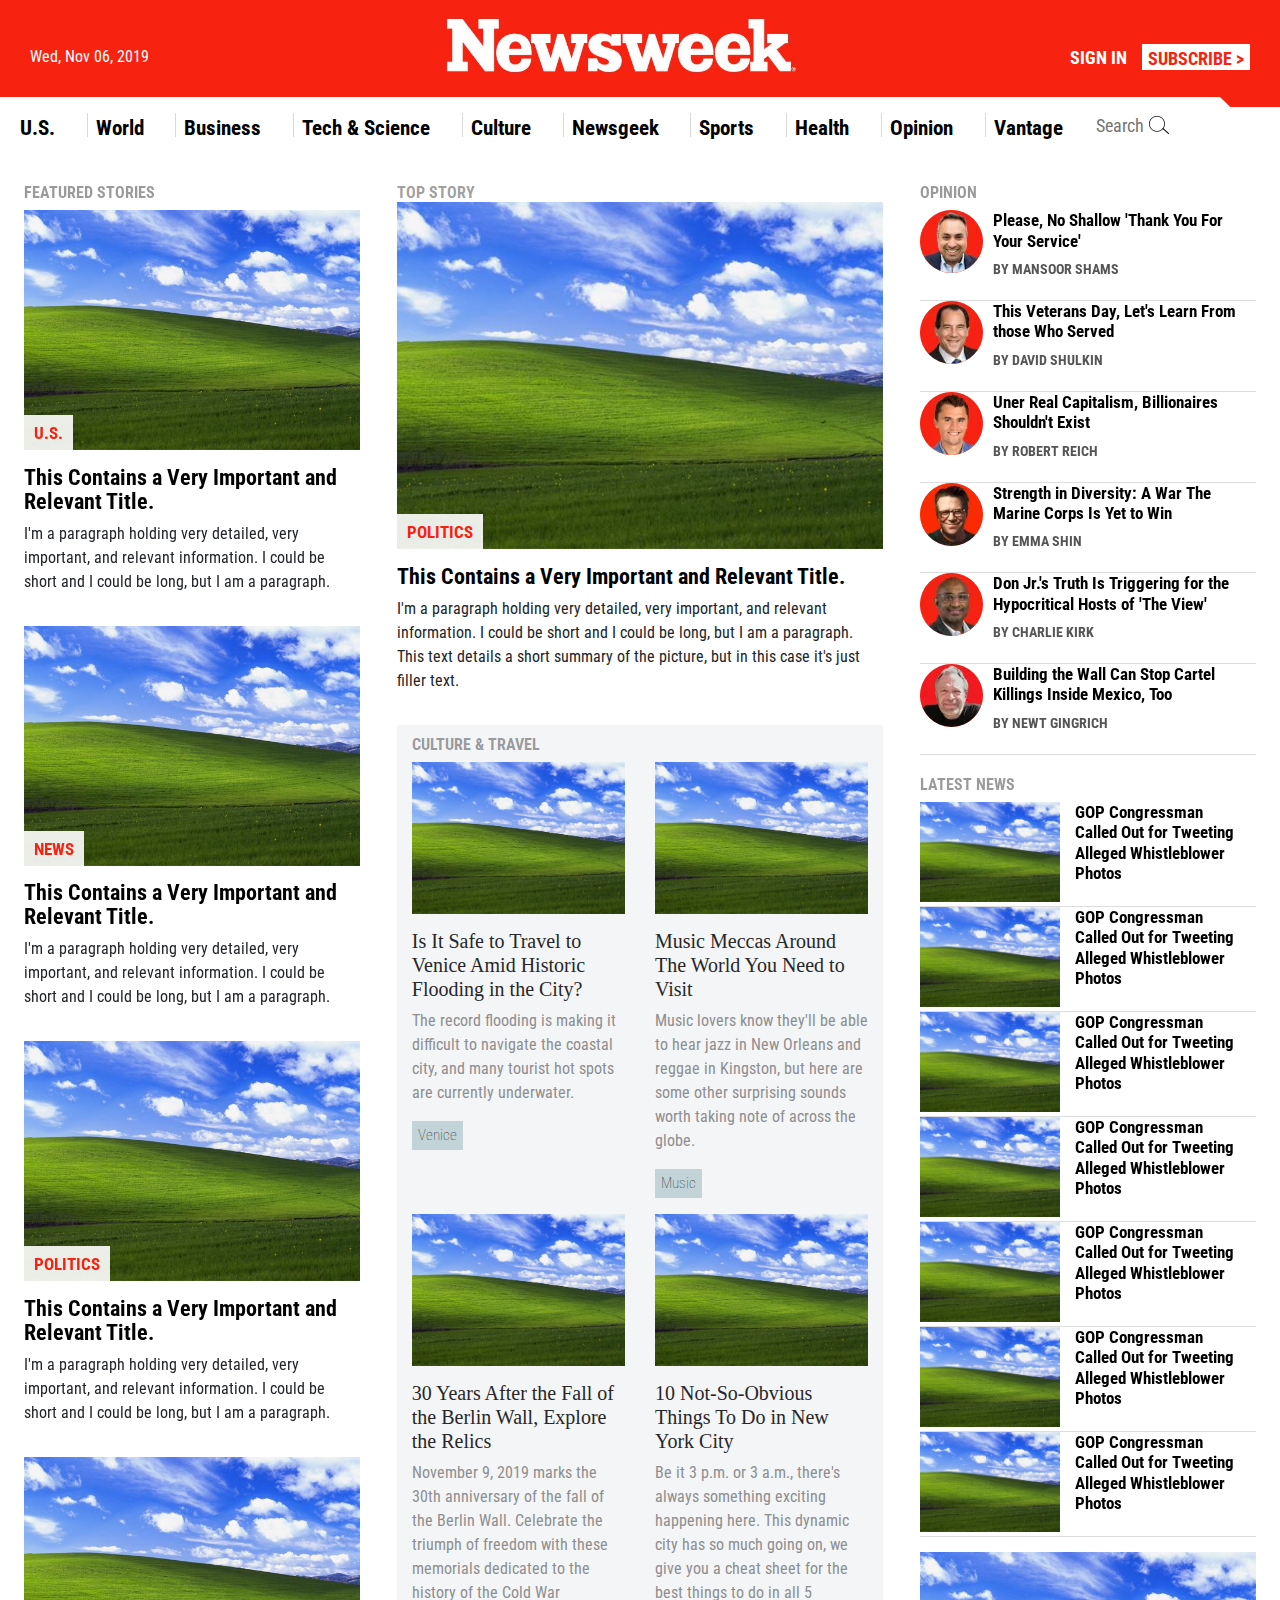
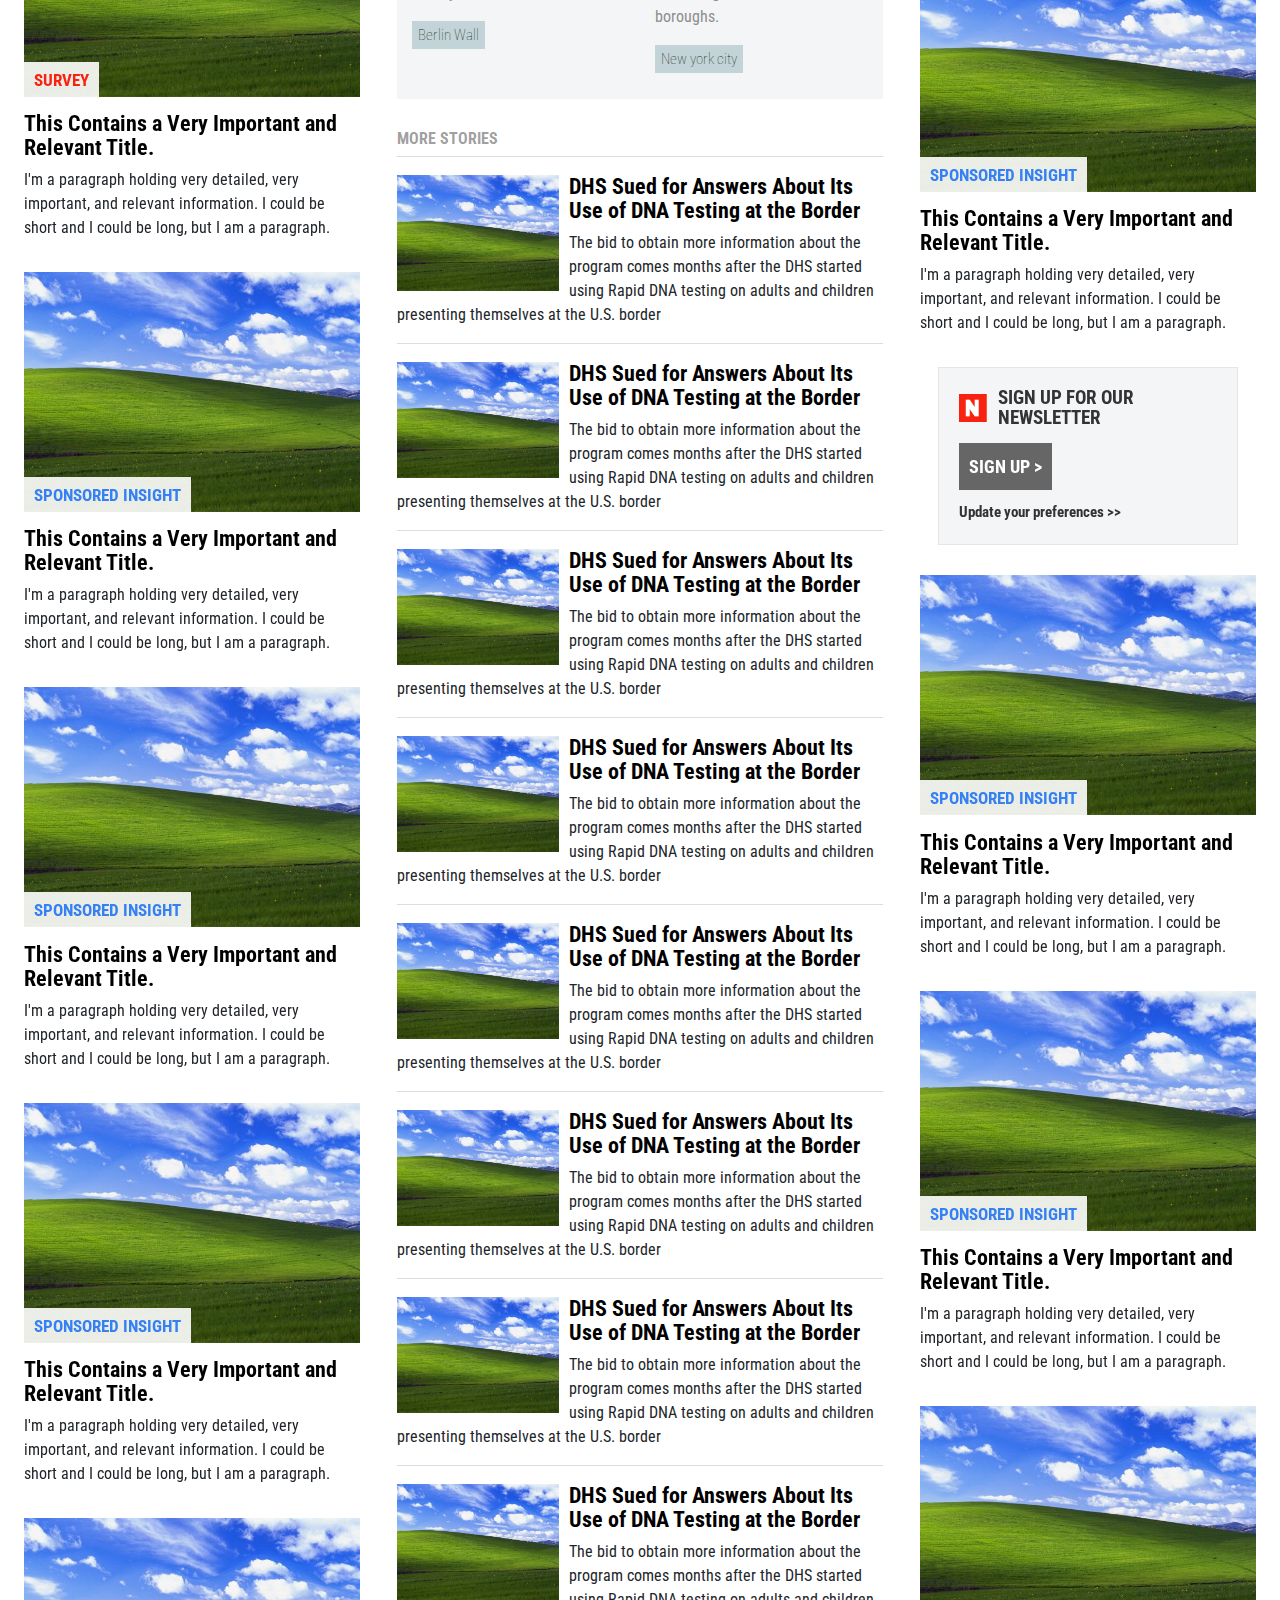
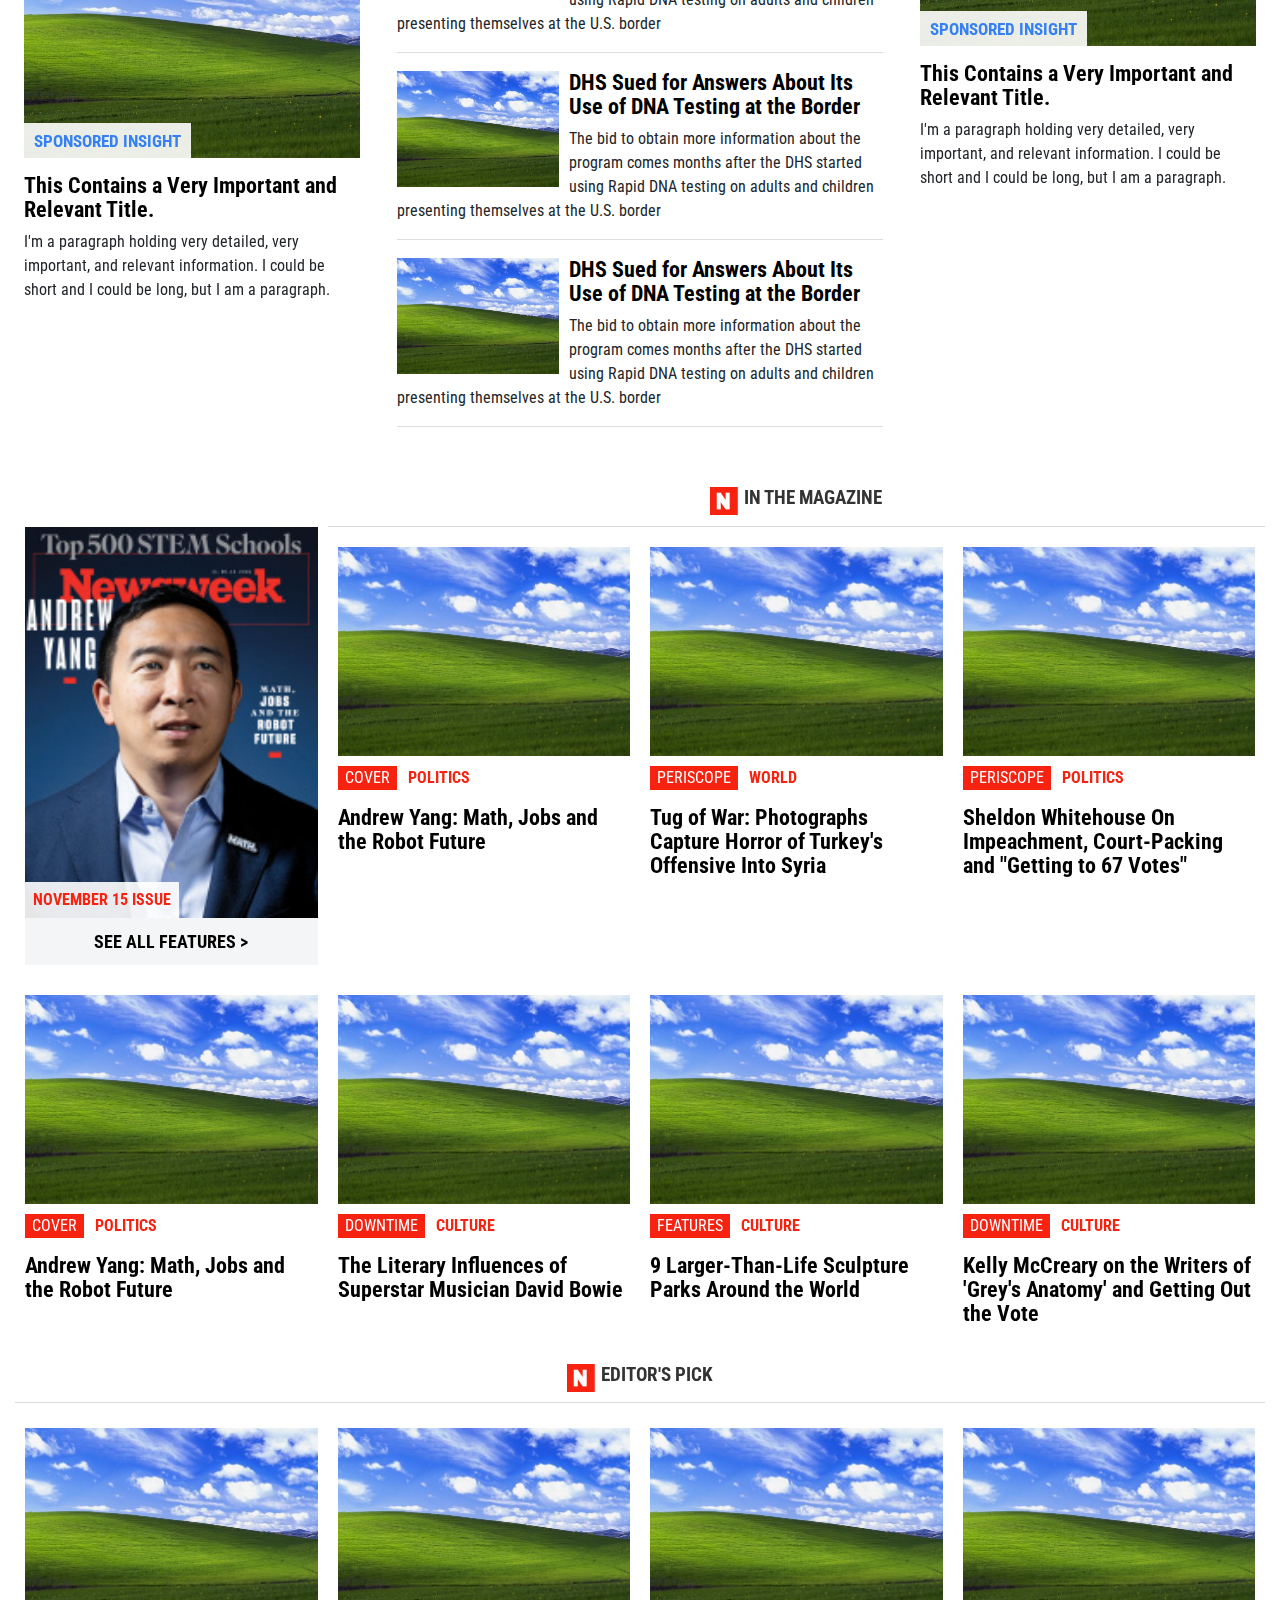
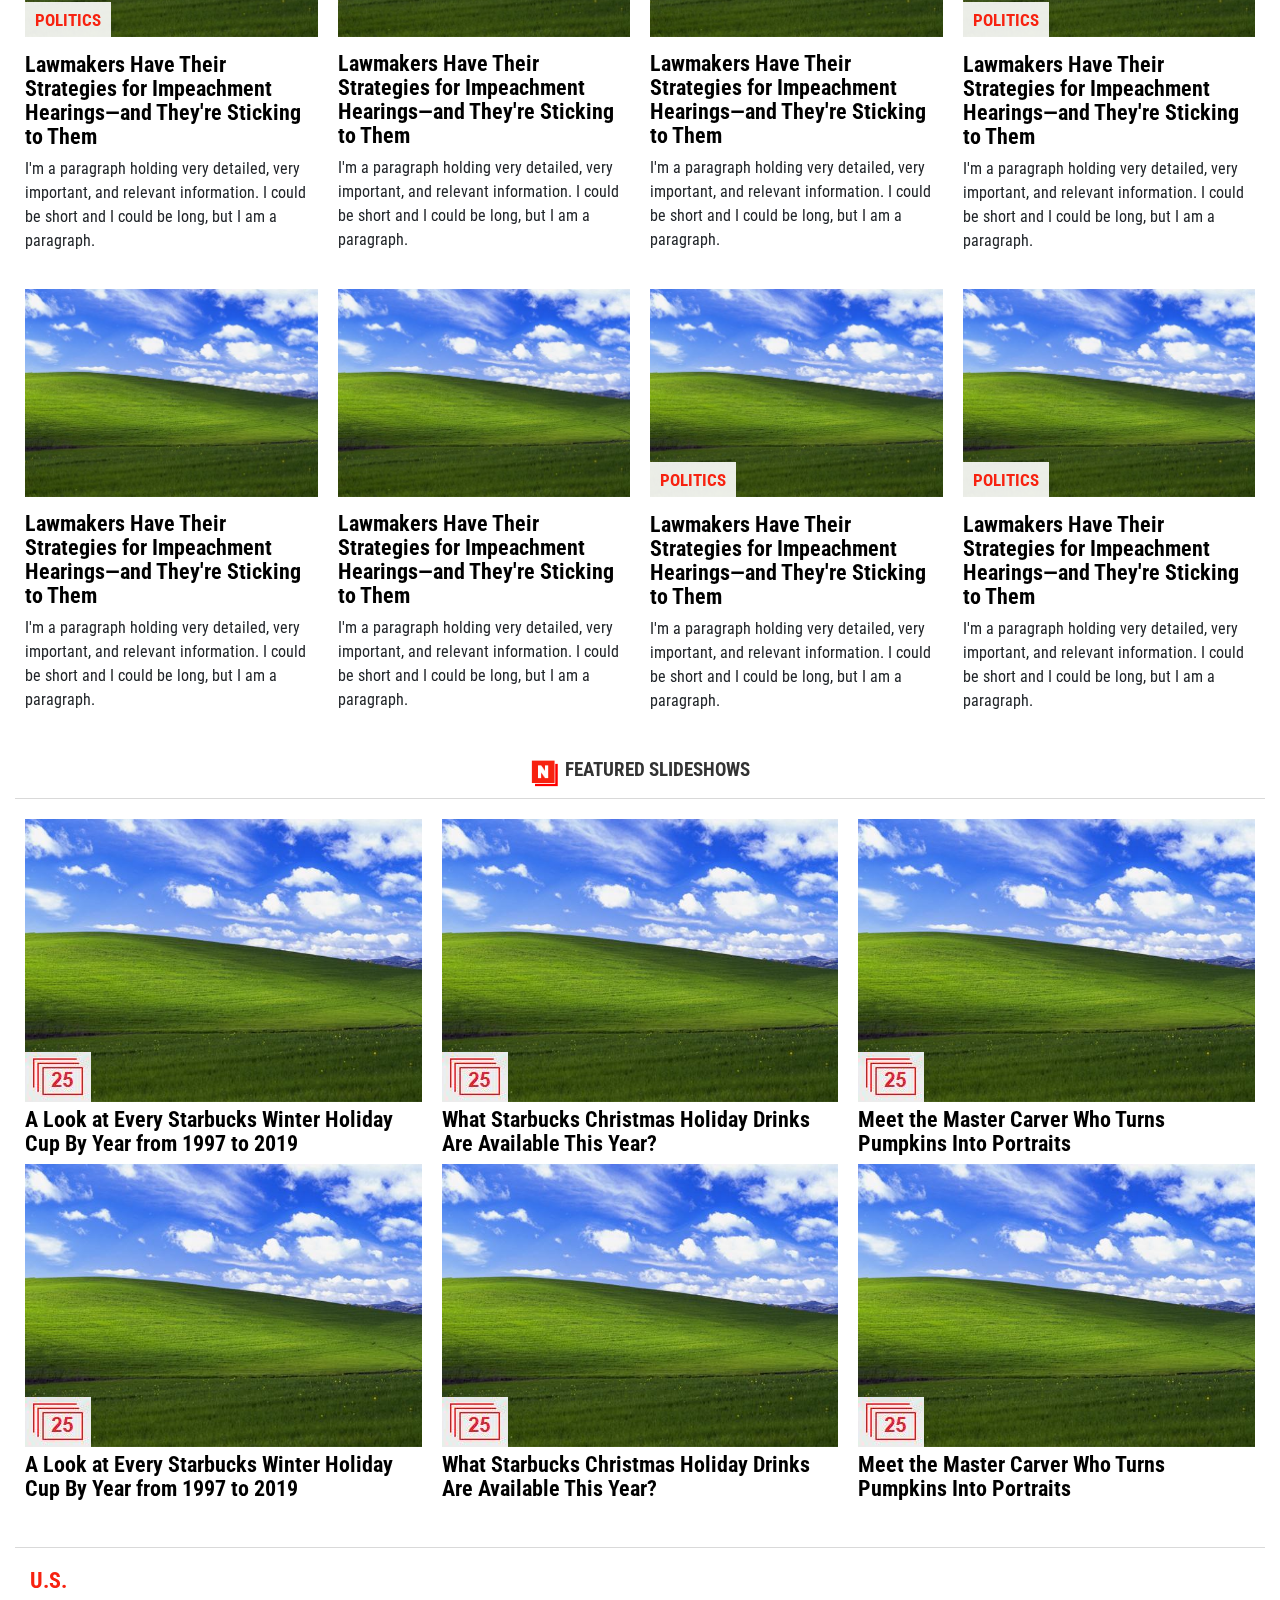
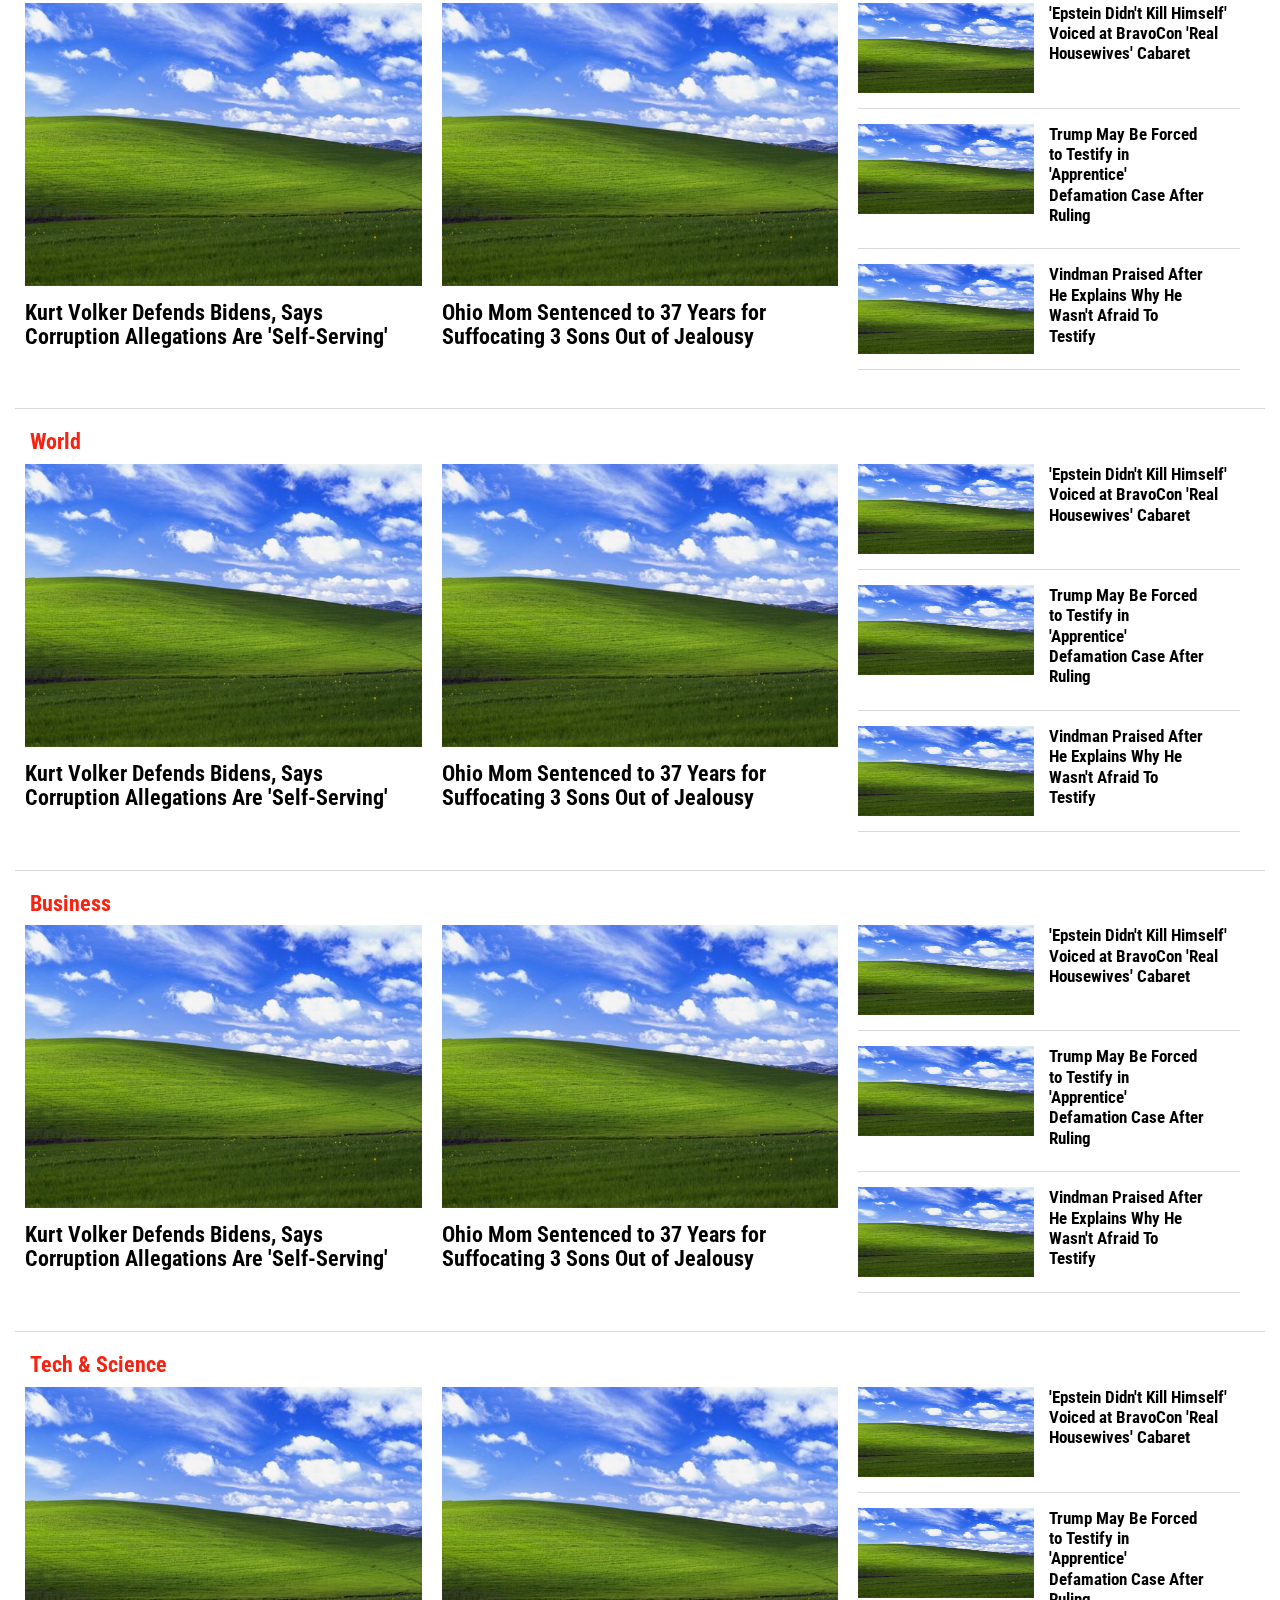
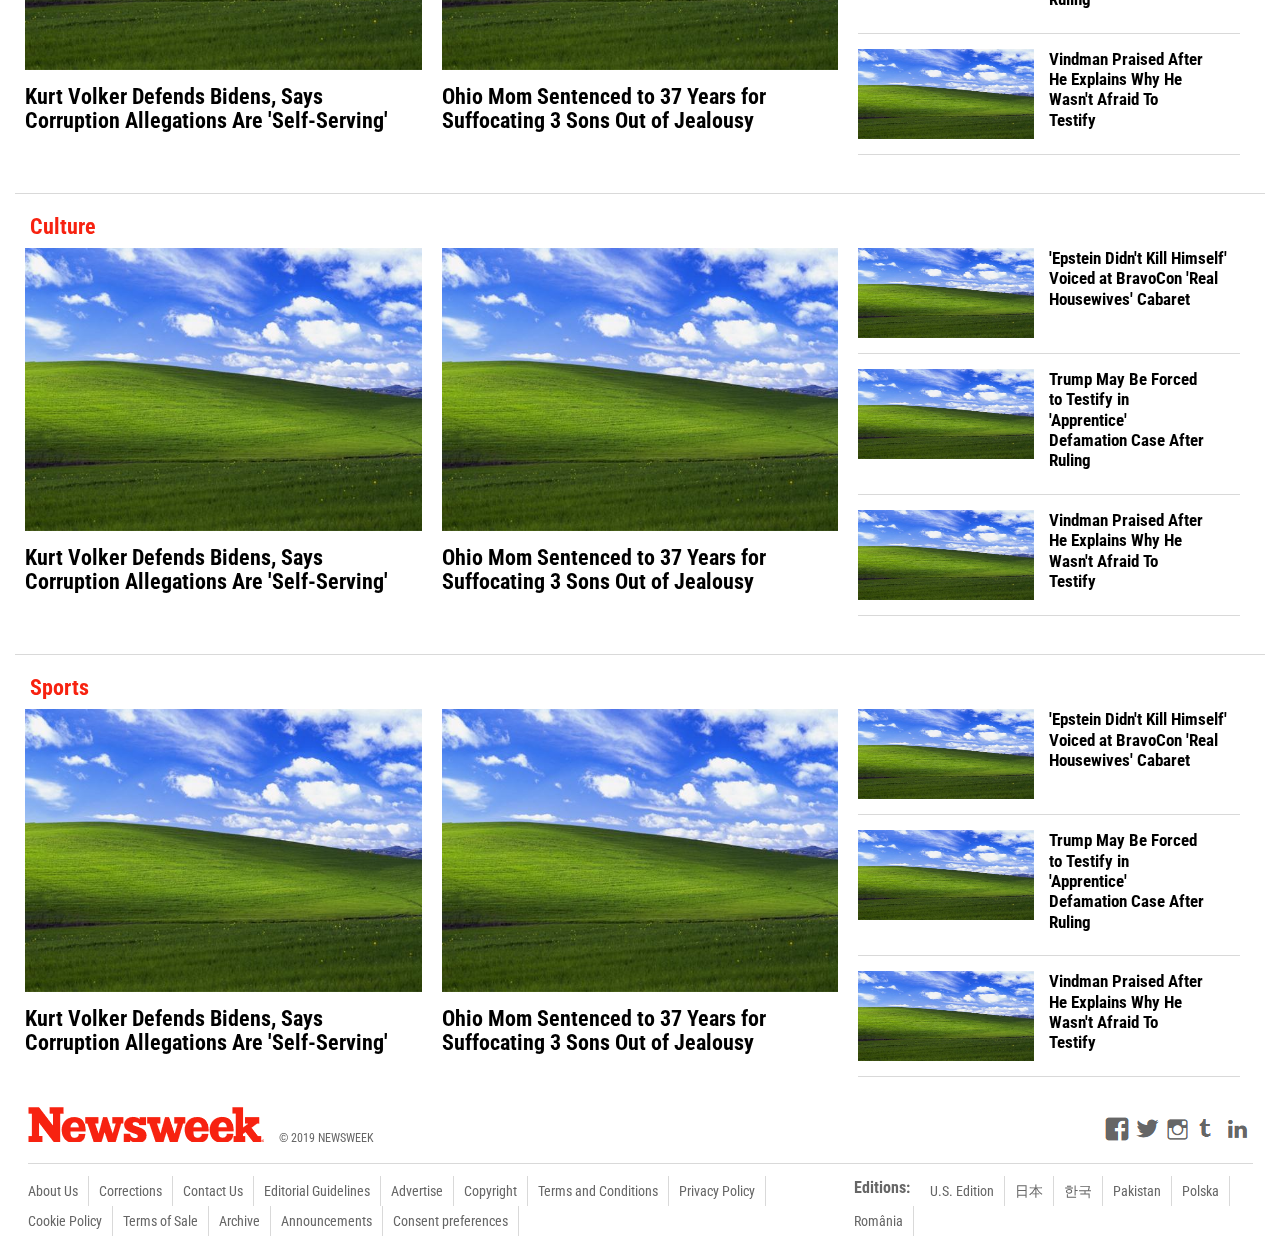
==== commit 654fddd9: "Added the second to last Section" ====
--- a/index.html
+++ b/index.html
@@ -876,7 +876,7 @@
           <!-- FEATURED SLIDESHOWS START -->
           <div class="col-12 secDivisor">
             <div class="divisorImg">
-              <img src="images/littleN.png" alt="Little N logo Newsweek page">
+              <img src="images/doublelittleN.png" alt="Double Little N logo Newsweek page">
             </div>
             <h2 class="inTheTitle">FEATURED SLIDESHOWS</h2>
           </div>
@@ -935,6 +935,353 @@
             </div>
           </div>
           <!-- FEATURED SLIDESHOWS END -->
+            <!-- ONE -->
+            <div class="col-12 secDivisor"></div>
+
+            <div class="container-fluid col-12 removingPadding">
+              <div class="container-fluid" id="featuredSlides">
+
+                <div class="col-12"><a href="#" class="lastGenres"><h4>U.S.</h4></a></div>
+
+                <div class="col-12 col-md-4 inMag editorsSec">
+                  <img src="images/placeholder.jpg" alt="Filler image for the Newsweek Page">
+                  <a href="#" class="insideCapTitle editorSecTitle">
+                    <h2>Kurt Volker Defends Bidens, Says Corruption Allegations Are 'Self-Serving'</h2>
+                  </a>
+                </div>
+
+                <div class="col-12 col-md-4 inMag editorsSec">
+                  <img src="images/placeholder.jpg" alt="Filler image for the Newsweek Page">
+                  <a href="#" class="insideCapTitle editorSecTitle">
+                    <h2>Ohio Mom Sentenced to 37 Years for Suffocating 3 Sons Out of Jealousy</h2>
+                  </a>
+                </div>
+
+                <div class="col-12 col-md-4 inMag editorsSec theVeryLastSec">
+                  
+                  <div class="row lastSec">
+                    <a href="#" class="col-7 col-md-7 col-lg-6 lastSecImg"><img src="images/placeholder.jpg" alt="Latest News Image 1"></a>
+                    <div class="col-5 col-md-5 col-lg-6 lastSecText">
+                      <a href="#" class="opinionTitle">
+                        <h4>'Epstein Didn't Kill Himself' Voiced at BravoCon 'Real Housewives' Cabaret</h4>
+                      </a>
+                    </div>
+                  </div>
+
+                  <div class="row lastSec paddTopHere">
+                    <a href="#" class="col-7 col-md-7 col-lg-6 lastSecImg"><img src="images/placeholder.jpg" alt="Latest News Image 1"></a>
+                    <div class="col-5 col-md-5 lastSecText">
+                      <a href="#" class="opinionTitle">
+                        <h4>Trump May Be Forced to Testify in 'Apprentice' Defamation Case After Ruling</h4>
+                      </a>
+                    </div>
+                  </div>
+
+                  <div class="row lastSec paddTopHere">
+                    <a href="#" class="col-7 col-md-7 col-lg-6 lastSecImg"><img src="images/placeholder.jpg" alt="Latest News Image 1"></a>
+                    <div class="col-5 col-md-5 lastSecText">
+                      <a href="#" class="opinionTitle">
+                        <h4>Vindman Praised After He Explains Why He Wasn't Afraid To Testify</h4>
+                      </a>
+                    </div>
+                  </div>
+
+                </div>
+              
+              </div>
+            </div>
+            <!-- END ONE -->
+
+            <!-- TWO -->
+            <div class="col-12 secDivisor"></div>
+
+            <div class="container-fluid col-12 removingPadding">
+              <div class="container-fluid" id="featuredSlides">
+
+                <div class="col-12"><a href="#" class="lastGenres"><h4>World</h4></a></div>
+
+                <div class="col-12 col-md-4 inMag editorsSec">
+                  <img src="images/placeholder.jpg" alt="Filler image for the Newsweek Page">
+                  <a href="#" class="insideCapTitle editorSecTitle">
+                    <h2>Kurt Volker Defends Bidens, Says Corruption Allegations Are 'Self-Serving'</h2>
+                  </a>
+                </div>
+
+                <div class="col-12 col-md-4 inMag editorsSec">
+                  <img src="images/placeholder.jpg" alt="Filler image for the Newsweek Page">
+                  <a href="#" class="insideCapTitle editorSecTitle">
+                    <h2>Ohio Mom Sentenced to 37 Years for Suffocating 3 Sons Out of Jealousy</h2>
+                  </a>
+                </div>
+
+                <div class="col-12 col-md-4 inMag editorsSec theVeryLastSec">
+                  
+                  <div class="row lastSec">
+                    <a href="#" class="col-7 col-md-7 col-lg-6 lastSecImg"><img src="images/placeholder.jpg" alt="Latest News Image 1"></a>
+                    <div class="col-5 col-md-5 col-lg-6 lastSecText">
+                      <a href="#" class="opinionTitle">
+                        <h4>'Epstein Didn't Kill Himself' Voiced at BravoCon 'Real Housewives' Cabaret</h4>
+                      </a>
+                    </div>
+                  </div>
+
+                  <div class="row lastSec paddTopHere">
+                    <a href="#" class="col-7 col-md-7 col-lg-6 lastSecImg"><img src="images/placeholder.jpg" alt="Latest News Image 1"></a>
+                    <div class="col-5 col-md-5 lastSecText">
+                      <a href="#" class="opinionTitle">
+                        <h4>Trump May Be Forced to Testify in 'Apprentice' Defamation Case After Ruling</h4>
+                      </a>
+                    </div>
+                  </div>
+
+                  <div class="row lastSec paddTopHere">
+                    <a href="#" class="col-7 col-md-7 col-lg-6 lastSecImg"><img src="images/placeholder.jpg" alt="Latest News Image 1"></a>
+                    <div class="col-5 col-md-5 lastSecText">
+                      <a href="#" class="opinionTitle">
+                        <h4>Vindman Praised After He Explains Why He Wasn't Afraid To Testify</h4>
+                      </a>
+                    </div>
+                  </div>
+
+                </div>
+              
+              </div>
+            </div>
+            <!-- END TWO -->
+
+            <!-- THREE -->
+            <div class="col-12 secDivisor"></div>
+
+            <div class="container-fluid col-12 removingPadding">
+              <div class="container-fluid" id="featuredSlides">
+
+                <div class="col-12"><a href="#" class="lastGenres"><h4>Business</h4></a></div>
+
+                <div class="col-12 col-md-4 inMag editorsSec">
+                  <img src="images/placeholder.jpg" alt="Filler image for the Newsweek Page">
+                  <a href="#" class="insideCapTitle editorSecTitle">
+                    <h2>Kurt Volker Defends Bidens, Says Corruption Allegations Are 'Self-Serving'</h2>
+                  </a>
+                </div>
+
+                <div class="col-12 col-md-4 inMag editorsSec">
+                  <img src="images/placeholder.jpg" alt="Filler image for the Newsweek Page">
+                  <a href="#" class="insideCapTitle editorSecTitle">
+                    <h2>Ohio Mom Sentenced to 37 Years for Suffocating 3 Sons Out of Jealousy</h2>
+                  </a>
+                </div>
+
+                <div class="col-12 col-md-4 inMag editorsSec theVeryLastSec">
+                  
+                  <div class="row lastSec">
+                    <a href="#" class="col-7 col-md-7 col-lg-6 lastSecImg"><img src="images/placeholder.jpg" alt="Latest News Image 1"></a>
+                    <div class="col-5 col-md-5 col-lg-6 lastSecText">
+                      <a href="#" class="opinionTitle">
+                        <h4>'Epstein Didn't Kill Himself' Voiced at BravoCon 'Real Housewives' Cabaret</h4>
+                      </a>
+                    </div>
+                  </div>
+
+                  <div class="row lastSec paddTopHere">
+                    <a href="#" class="col-7 col-md-7 col-lg-6 lastSecImg"><img src="images/placeholder.jpg" alt="Latest News Image 1"></a>
+                    <div class="col-5 col-md-5 lastSecText">
+                      <a href="#" class="opinionTitle">
+                        <h4>Trump May Be Forced to Testify in 'Apprentice' Defamation Case After Ruling</h4>
+                      </a>
+                    </div>
+                  </div>
+
+                  <div class="row lastSec paddTopHere">
+                    <a href="#" class="col-7 col-md-7 col-lg-6 lastSecImg"><img src="images/placeholder.jpg" alt="Latest News Image 1"></a>
+                    <div class="col-5 col-md-5 lastSecText">
+                      <a href="#" class="opinionTitle">
+                        <h4>Vindman Praised After He Explains Why He Wasn't Afraid To Testify</h4>
+                      </a>
+                    </div>
+                  </div>
+
+                </div>
+              
+              </div>
+            </div>
+            <!-- END THRE -->
+
+            <!-- FOUR -->
+            <div class="col-12 secDivisor"></div>
+
+            <div class="container-fluid col-12 removingPadding">
+              <div class="container-fluid" id="featuredSlides">
+
+                <div class="col-12"><a href="#" class="lastGenres"><h4>Tech & Science</h4></a></div>
+
+                <div class="col-12 col-md-4 inMag editorsSec">
+                  <img src="images/placeholder.jpg" alt="Filler image for the Newsweek Page">
+                  <a href="#" class="insideCapTitle editorSecTitle">
+                    <h2>Kurt Volker Defends Bidens, Says Corruption Allegations Are 'Self-Serving'</h2>
+                  </a>
+                </div>
+
+                <div class="col-12 col-md-4 inMag editorsSec">
+                  <img src="images/placeholder.jpg" alt="Filler image for the Newsweek Page">
+                  <a href="#" class="insideCapTitle editorSecTitle">
+                    <h2>Ohio Mom Sentenced to 37 Years for Suffocating 3 Sons Out of Jealousy</h2>
+                  </a>
+                </div>
+
+                <div class="col-12 col-md-4 inMag editorsSec theVeryLastSec">
+                  
+                  <div class="row lastSec">
+                    <a href="#" class="col-7 col-md-7 col-lg-6 lastSecImg"><img src="images/placeholder.jpg" alt="Latest News Image 1"></a>
+                    <div class="col-5 col-md-5 col-lg-6 lastSecText">
+                      <a href="#" class="opinionTitle">
+                        <h4>'Epstein Didn't Kill Himself' Voiced at BravoCon 'Real Housewives' Cabaret</h4>
+                      </a>
+                    </div>
+                  </div>
+
+                  <div class="row lastSec paddTopHere">
+                    <a href="#" class="col-7 col-md-7 col-lg-6 lastSecImg"><img src="images/placeholder.jpg" alt="Latest News Image 1"></a>
+                    <div class="col-5 col-md-5 lastSecText">
+                      <a href="#" class="opinionTitle">
+                        <h4>Trump May Be Forced to Testify in 'Apprentice' Defamation Case After Ruling</h4>
+                      </a>
+                    </div>
+                  </div>
+
+                  <div class="row lastSec paddTopHere">
+                    <a href="#" class="col-7 col-md-7 col-lg-6 lastSecImg"><img src="images/placeholder.jpg" alt="Latest News Image 1"></a>
+                    <div class="col-5 col-md-5 lastSecText">
+                      <a href="#" class="opinionTitle">
+                        <h4>Vindman Praised After He Explains Why He Wasn't Afraid To Testify</h4>
+                      </a>
+                    </div>
+                  </div>
+
+                </div>
+              
+              </div>
+            </div>
+            <!-- END FOUR -->
+
+            <!-- FIVE -->
+            <div class="col-12 secDivisor"></div>
+
+            <div class="container-fluid col-12 removingPadding">
+              <div class="container-fluid" id="featuredSlides">
+
+                <div class="col-12"><a href="#" class="lastGenres"><h4>Culture</h4></a></div>
+
+                <div class="col-12 col-md-4 inMag editorsSec">
+                  <img src="images/placeholder.jpg" alt="Filler image for the Newsweek Page">
+                  <a href="#" class="insideCapTitle editorSecTitle">
+                    <h2>Kurt Volker Defends Bidens, Says Corruption Allegations Are 'Self-Serving'</h2>
+                  </a>
+                </div>
+
+                <div class="col-12 col-md-4 inMag editorsSec">
+                  <img src="images/placeholder.jpg" alt="Filler image for the Newsweek Page">
+                  <a href="#" class="insideCapTitle editorSecTitle">
+                    <h2>Ohio Mom Sentenced to 37 Years for Suffocating 3 Sons Out of Jealousy</h2>
+                  </a>
+                </div>
+
+                <div class="col-12 col-md-4 inMag editorsSec theVeryLastSec">
+                  
+                  <div class="row lastSec">
+                    <a href="#" class="col-7 col-md-7 col-lg-6 lastSecImg"><img src="images/placeholder.jpg" alt="Latest News Image 1"></a>
+                    <div class="col-5 col-md-5 col-lg-6 lastSecText">
+                      <a href="#" class="opinionTitle">
+                        <h4>'Epstein Didn't Kill Himself' Voiced at BravoCon 'Real Housewives' Cabaret</h4>
+                      </a>
+                    </div>
+                  </div>
+
+                  <div class="row lastSec paddTopHere">
+                    <a href="#" class="col-7 col-md-7 col-lg-6 lastSecImg"><img src="images/placeholder.jpg" alt="Latest News Image 1"></a>
+                    <div class="col-5 col-md-5 lastSecText">
+                      <a href="#" class="opinionTitle">
+                        <h4>Trump May Be Forced to Testify in 'Apprentice' Defamation Case After Ruling</h4>
+                      </a>
+                    </div>
+                  </div>
+
+                  <div class="row lastSec paddTopHere">
+                    <a href="#" class="col-7 col-md-7 col-lg-6 lastSecImg"><img src="images/placeholder.jpg" alt="Latest News Image 1"></a>
+                    <div class="col-5 col-md-5 lastSecText">
+                      <a href="#" class="opinionTitle">
+                        <h4>Vindman Praised After He Explains Why He Wasn't Afraid To Testify</h4>
+                      </a>
+                    </div>
+                  </div>
+
+                </div>
+              
+              </div>
+            </div>
+            <!-- END FIVE -->
+
+            <!-- SIX -->
+            <div class="col-12 secDivisor"></div>
+
+            <div class="container-fluid col-12 removingPadding">
+              <div class="container-fluid" id="featuredSlides">
+
+                <div class="col-12"><a href="#" class="lastGenres"><h4>Sports</h4></a></div>
+
+                <div class="col-12 col-md-4 inMag editorsSec">
+                  <img src="images/placeholder.jpg" alt="Filler image for the Newsweek Page">
+                  <a href="#" class="insideCapTitle editorSecTitle">
+                    <h2>Kurt Volker Defends Bidens, Says Corruption Allegations Are 'Self-Serving'</h2>
+                  </a>
+                </div>
+
+                <div class="col-12 col-md-4 inMag editorsSec">
+                  <img src="images/placeholder.jpg" alt="Filler image for the Newsweek Page">
+                  <a href="#" class="insideCapTitle editorSecTitle">
+                    <h2>Ohio Mom Sentenced to 37 Years for Suffocating 3 Sons Out of Jealousy</h2>
+                  </a>
+                </div>
+
+                <div class="col-12 col-md-4 inMag editorsSec theVeryLastSec">
+                  
+                  <div class="row lastSec">
+                    <a href="#" class="col-7 col-md-7 col-lg-6 lastSecImg"><img src="images/placeholder.jpg" alt="Latest News Image 1"></a>
+                    <div class="col-5 col-md-5 col-lg-6 lastSecText">
+                      <a href="#" class="opinionTitle">
+                        <h4>'Epstein Didn't Kill Himself' Voiced at BravoCon 'Real Housewives' Cabaret</h4>
+                      </a>
+                    </div>
+                  </div>
+
+                  <div class="row lastSec paddTopHere">
+                    <a href="#" class="col-7 col-md-7 col-lg-6 lastSecImg"><img src="images/placeholder.jpg" alt="Latest News Image 1"></a>
+                    <div class="col-5 col-md-5 lastSecText">
+                      <a href="#" class="opinionTitle">
+                        <h4>Trump May Be Forced to Testify in 'Apprentice' Defamation Case After Ruling</h4>
+                      </a>
+                    </div>
+                  </div>
+
+                  <div class="row lastSec paddTopHere">
+                    <a href="#" class="col-7 col-md-7 col-lg-6 lastSecImg"><img src="images/placeholder.jpg" alt="Latest News Image 1"></a>
+                    <div class="col-5 col-md-5 lastSecText">
+                      <a href="#" class="opinionTitle">
+                        <h4>Vindman Praised After He Explains Why He Wasn't Afraid To Testify</h4>
+                      </a>
+                    </div>
+                  </div>
+
+                </div>
+              
+              </div>
+            </div>
+            <!-- END SIX -->
+
+          <!-- LAST SECTION BEGINS HERE -->
+
+
+
+          <!-- LAST SECTION ENDS HERE -->
         </div>
         <!-- THE BOTTOM HALF OF PAGE ENDS HERE  -->
     </main>
--- a/css/style.css
+++ b/css/style.css
@@ -698,6 +698,52 @@
   margin-top: -30px;
 }
 
+.lastGenres {
+  color: #f72210;
+}
+
+.lastGenres:hover {
+  text-decoration: none;
+  color: #f72210;
+}
+
+.lastGenres h4 {
+  font-weight: bold;
+  font-size: 22px;
+}
+
+.theVeryLastSec {
+  margin-top: 15px;
+}
+
+.lastSec {
+  border-bottom: 1px solid #d9d9d9;
+  margin-left: 0;
+  margin-right: 15px;
+  padding-top: 15px;
+  padding-bottom: 15px;
+}
+
+.lastSecImg {
+  display: flex;
+  width: 100%;
+  padding-left: 0;
+  padding-right: 15px;
+}
+
+.lastSecImg img {
+  max-height: 90px;
+}
+
+.lastSecText {
+  padding-left: 0;
+  padding-right: 0;
+}
+
+.paddTopHere {
+  padding-top: 15px;
+}
+
 /* FOOTER */
 
 footer {
@@ -935,6 +981,10 @@
   #editorsPick {
     display: flex;
     flex-direction: row;
+  }
+
+  .theVeryLastSec {
+    margin-top: -15px;
   }
 
   /* FOOTER */
@@ -1100,6 +1150,10 @@
     padding: 0 10px;
   }
 
+  .theVeryLastSec {
+    margin-top: -15px;
+  }
+
   /* FOOTER */
 
   /* FOOTER TOP PART */
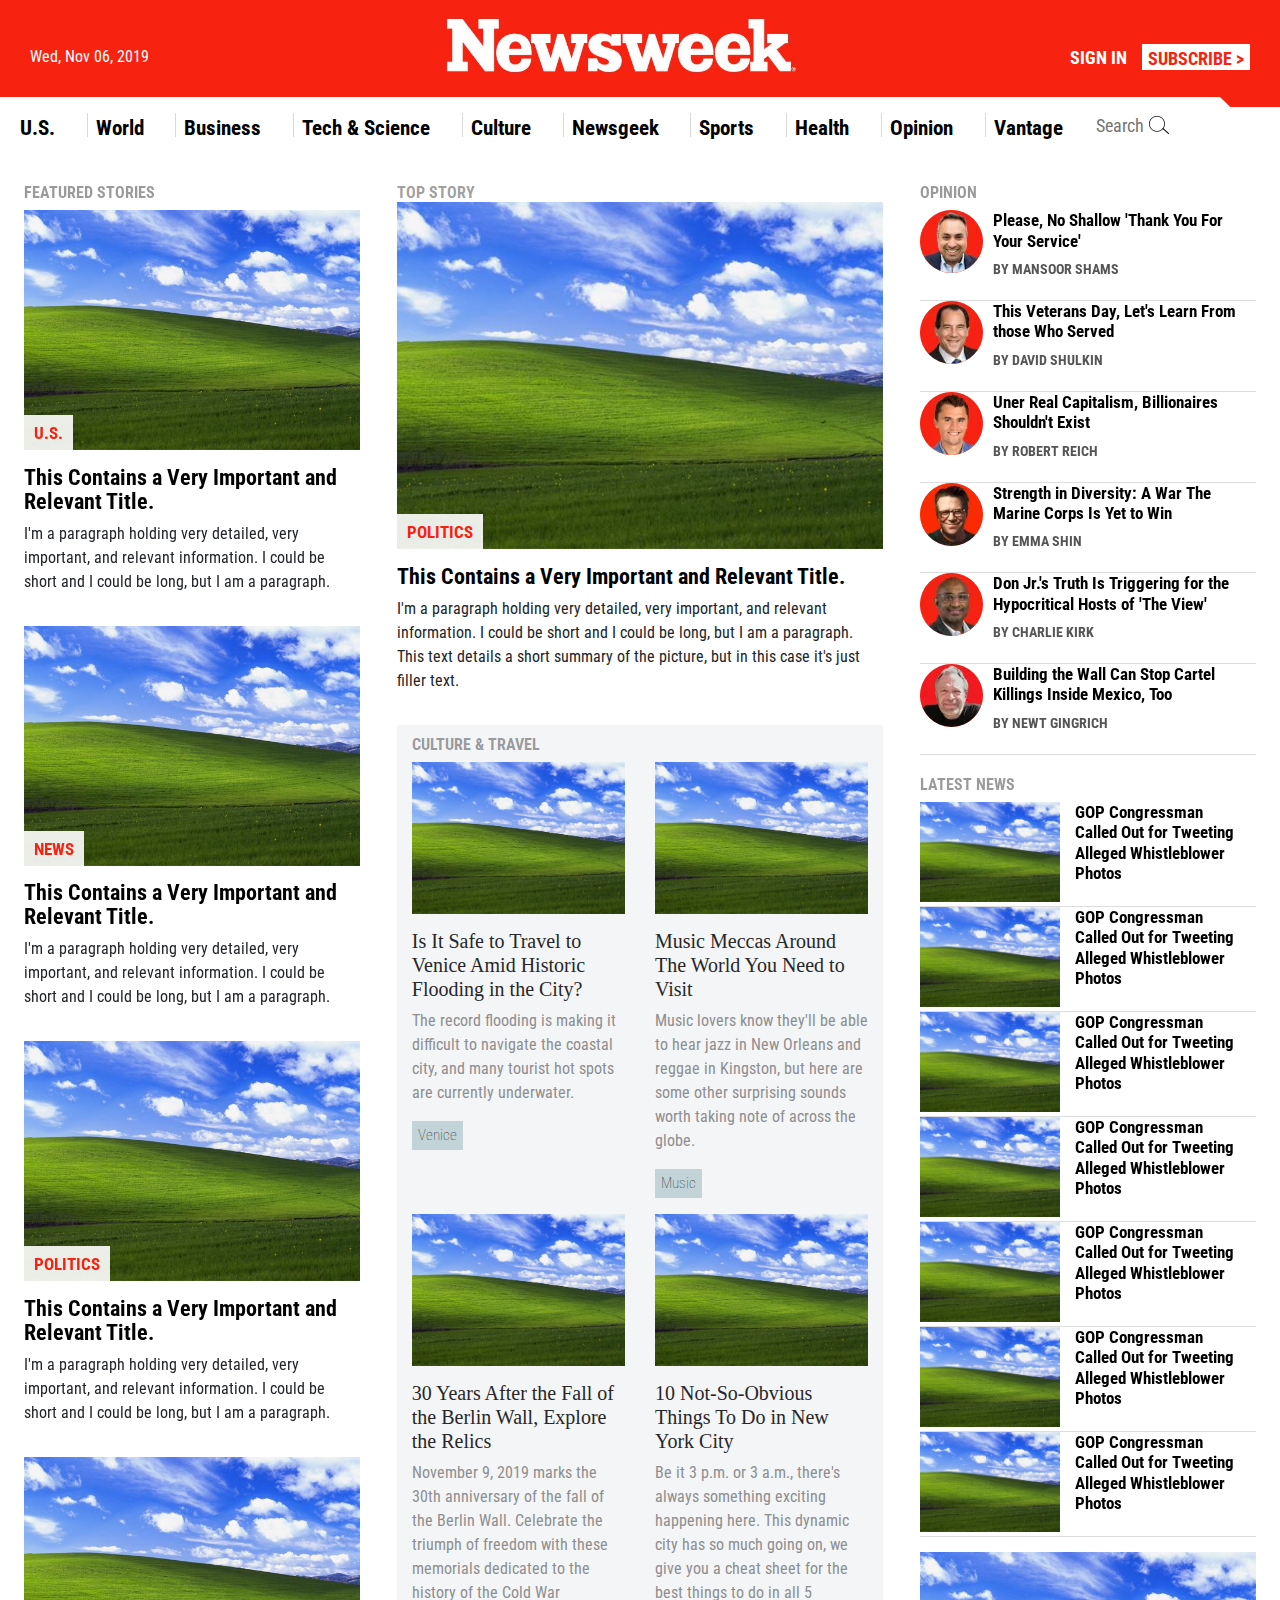
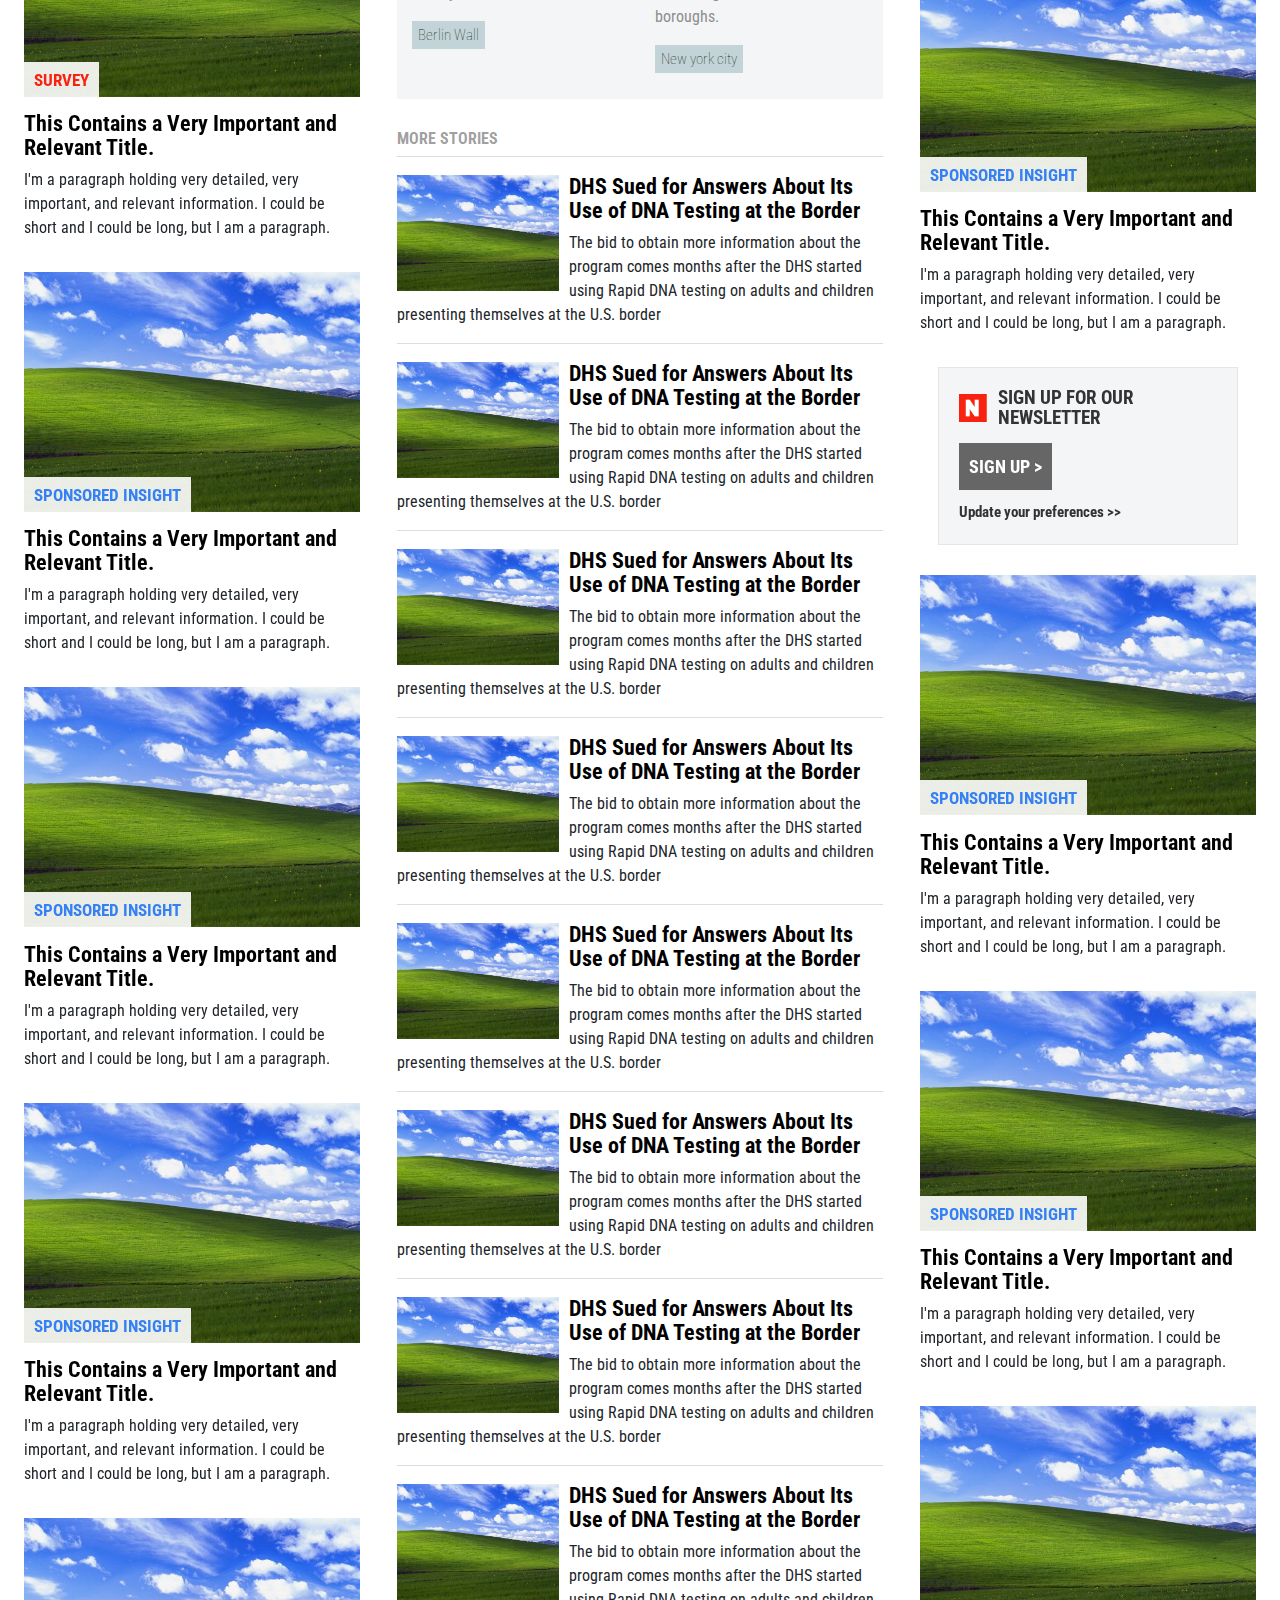
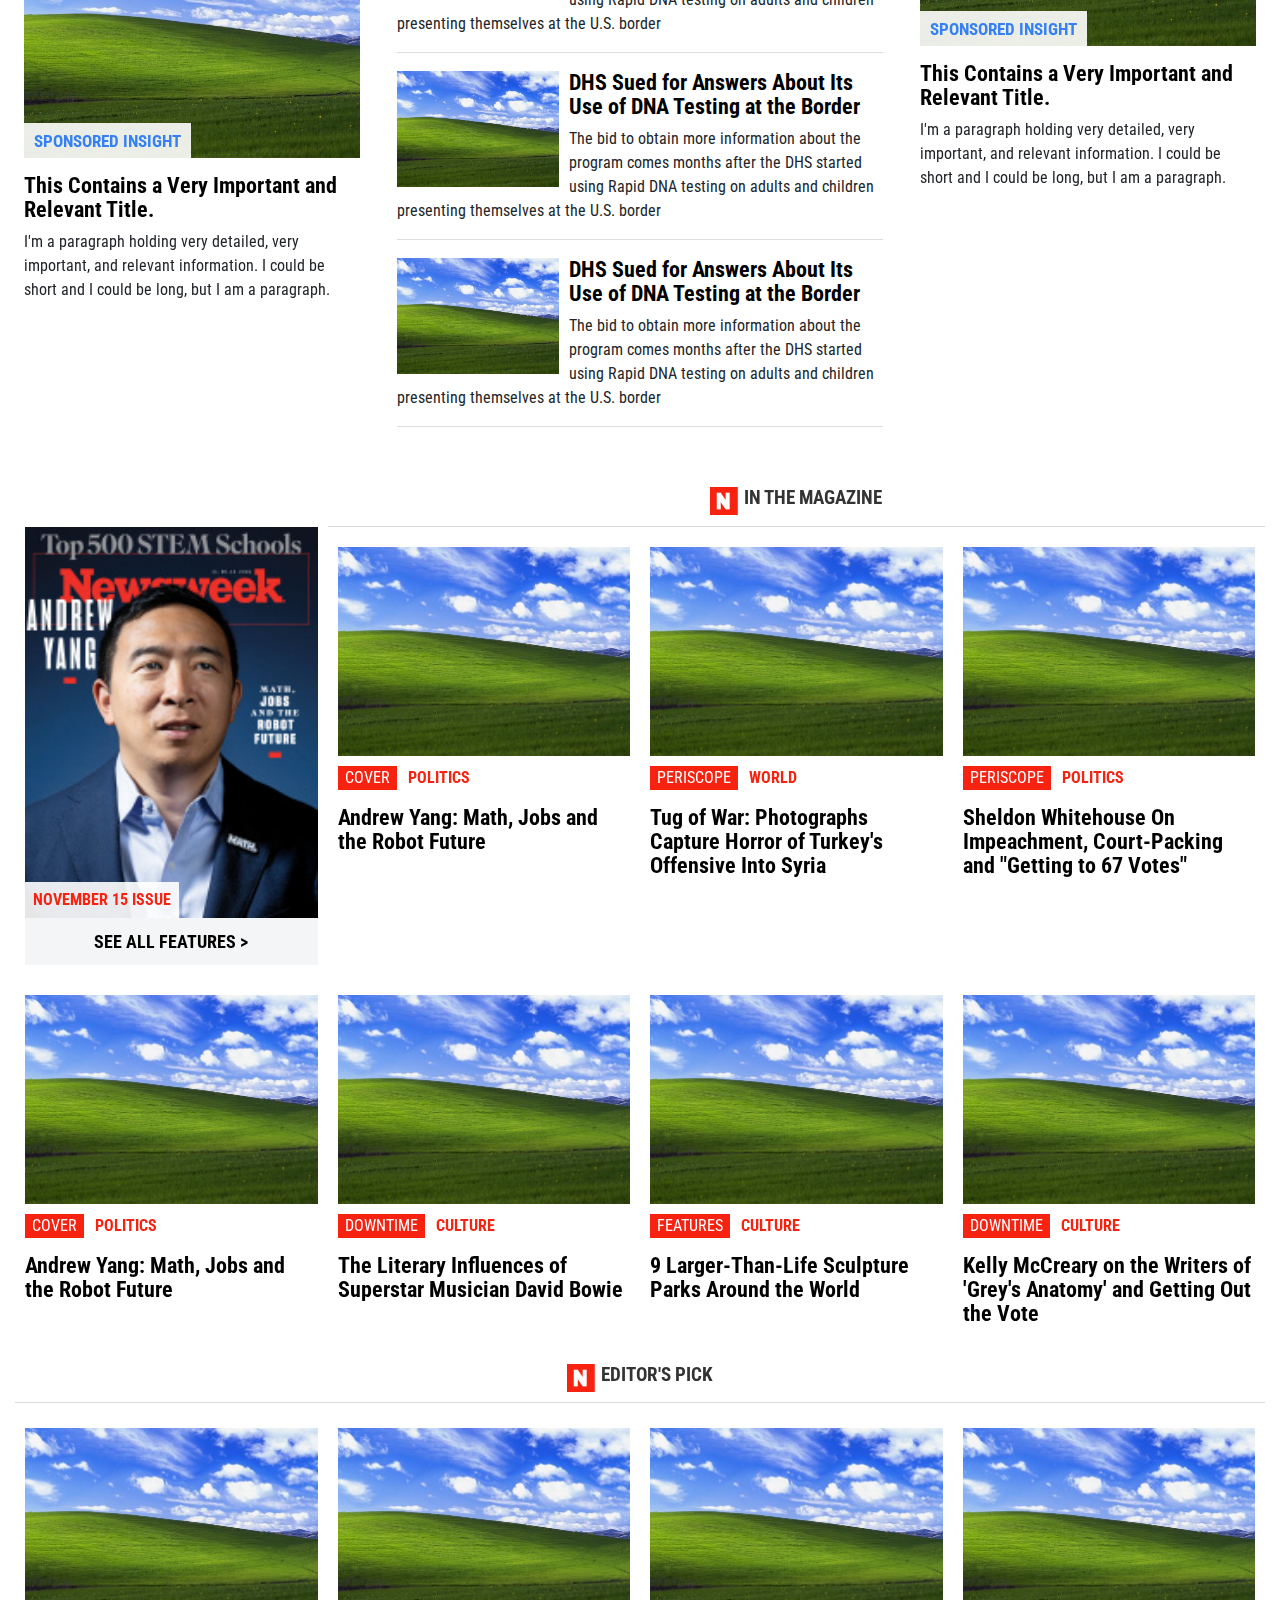
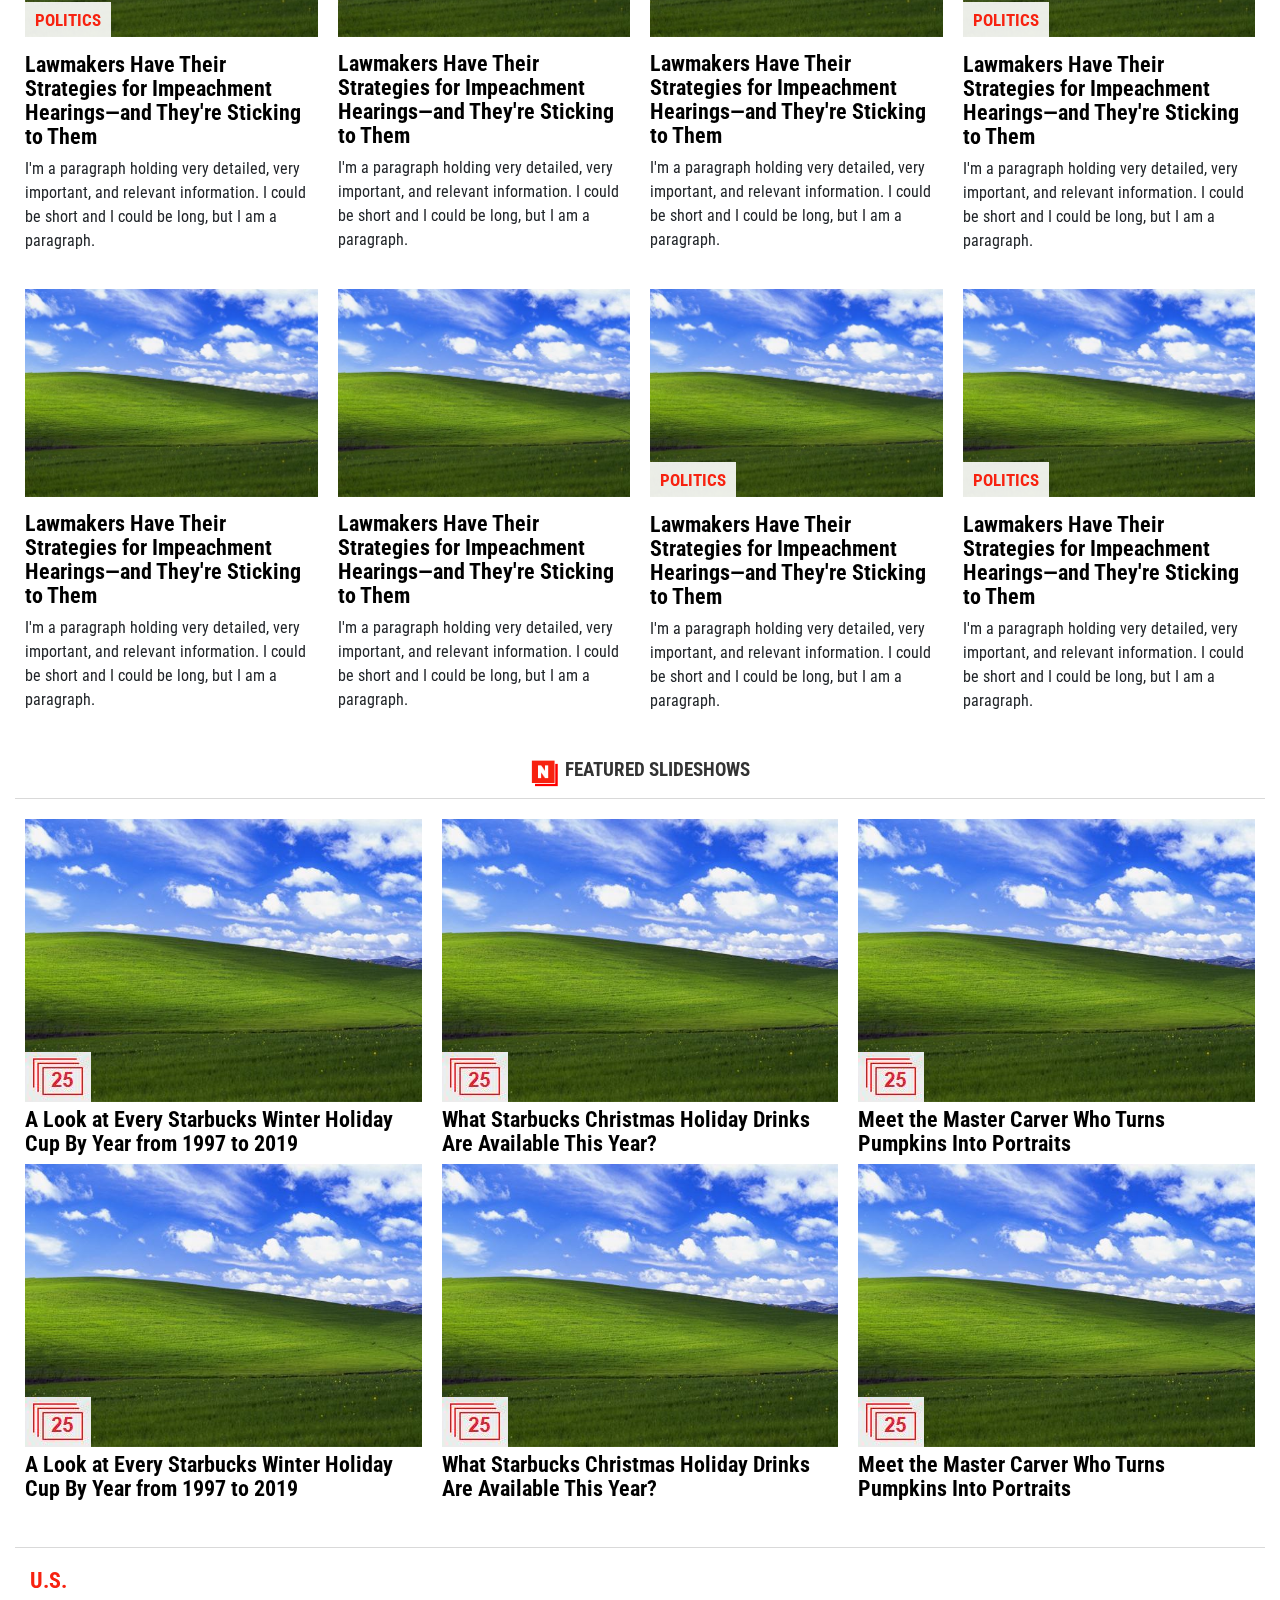
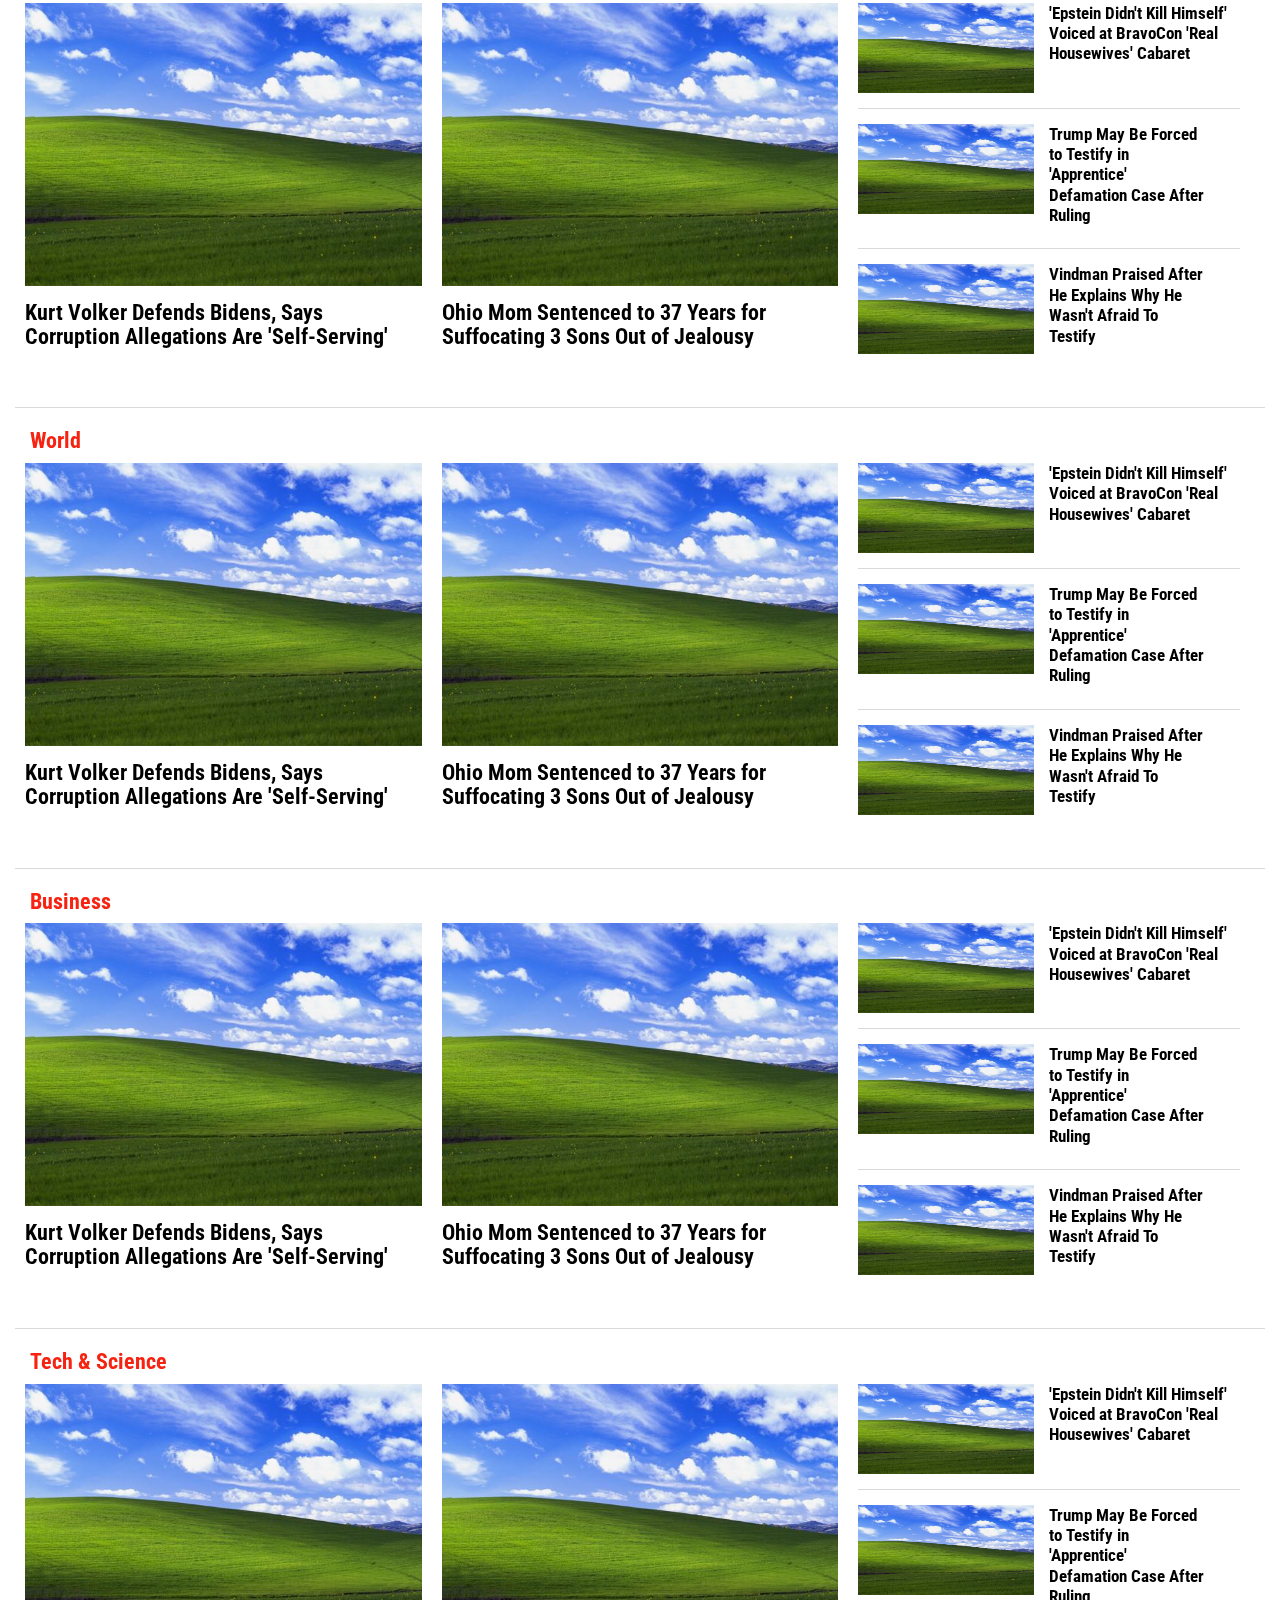
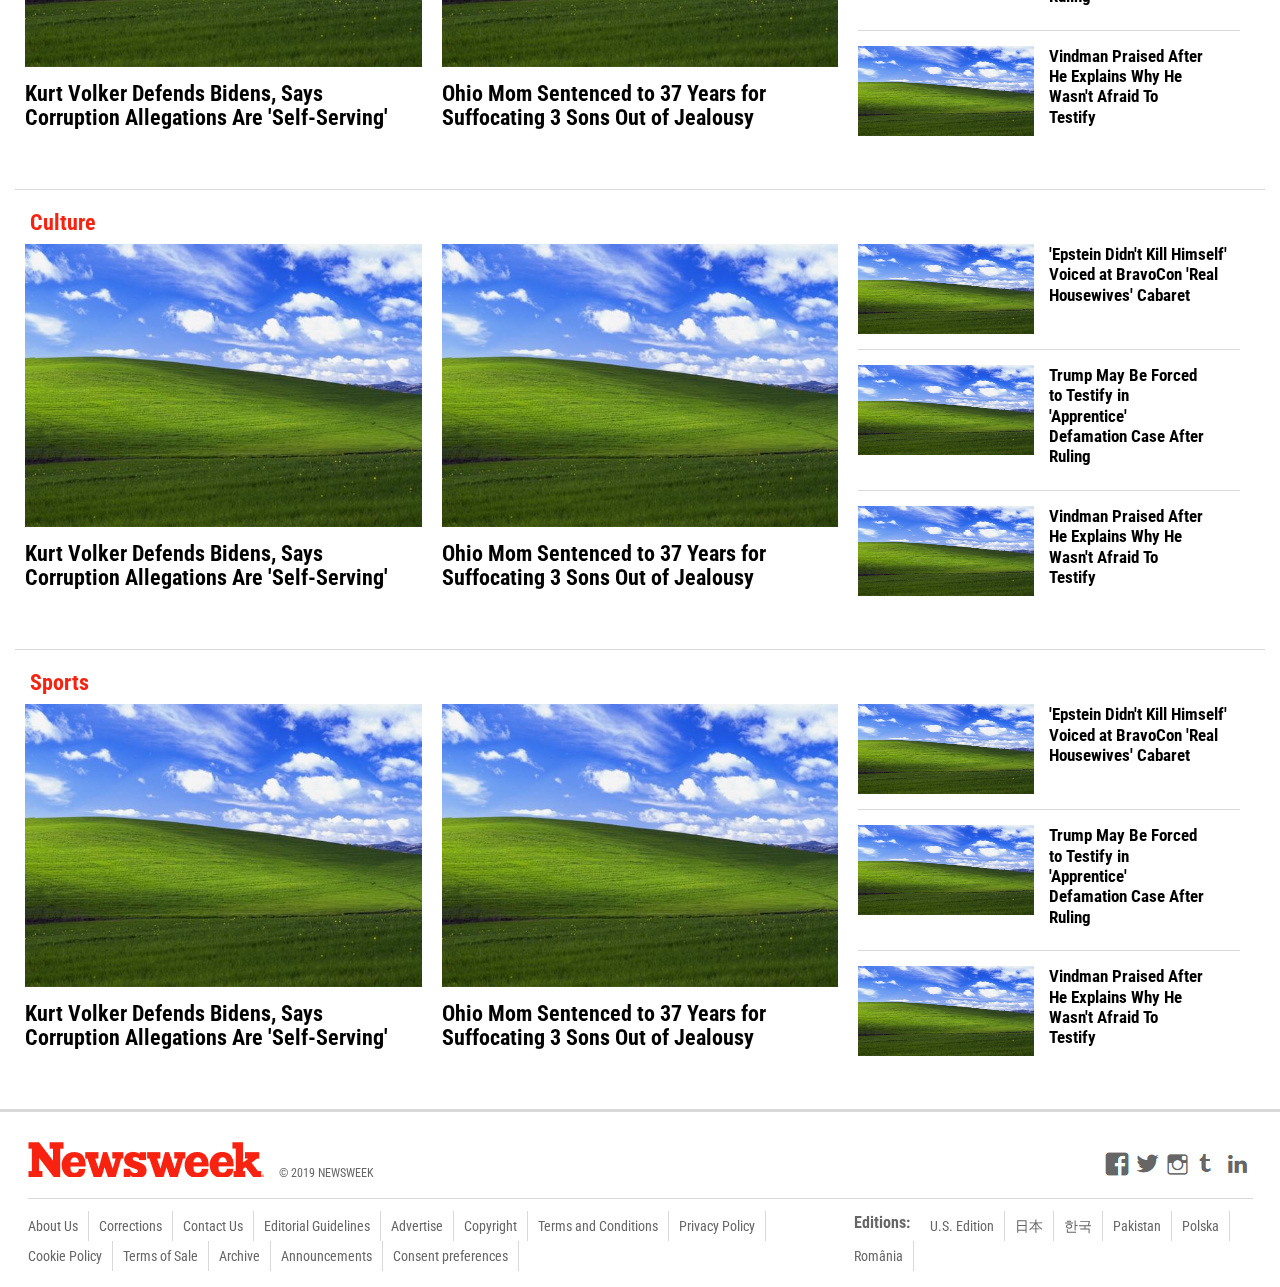
==== commit 2b95e559: "Changed border top" ====
--- a/index.html
+++ b/index.html
@@ -935,6 +935,8 @@
             </div>
           </div>
           <!-- FEATURED SLIDESHOWS END -->
+
+          <!-- LAST SECTION BEGINS HERE -->
             <!-- ONE -->
             <div class="col-12 secDivisor"></div>
 
@@ -968,7 +970,7 @@
                     </div>
                   </div>
 
-                  <div class="row lastSec paddTopHere">
+                  <div class="row lastSec lastSecBorderHere paddTopHere">
                     <a href="#" class="col-7 col-md-7 col-lg-6 lastSecImg"><img src="images/placeholder.jpg" alt="Latest News Image 1"></a>
                     <div class="col-5 col-md-5 lastSecText">
                       <a href="#" class="opinionTitle">
@@ -1025,7 +1027,7 @@
                     </div>
                   </div>
 
-                  <div class="row lastSec paddTopHere">
+                  <div class="row lastSec lastSecBorderHere paddTopHere">
                     <a href="#" class="col-7 col-md-7 col-lg-6 lastSecImg"><img src="images/placeholder.jpg" alt="Latest News Image 1"></a>
                     <div class="col-5 col-md-5 lastSecText">
                       <a href="#" class="opinionTitle">
@@ -1082,7 +1084,7 @@
                     </div>
                   </div>
 
-                  <div class="row lastSec paddTopHere">
+                  <div class="row lastSec lastSecBorderHere paddTopHere">
                     <a href="#" class="col-7 col-md-7 col-lg-6 lastSecImg"><img src="images/placeholder.jpg" alt="Latest News Image 1"></a>
                     <div class="col-5 col-md-5 lastSecText">
                       <a href="#" class="opinionTitle">
@@ -1139,7 +1141,7 @@
                     </div>
                   </div>
 
-                  <div class="row lastSec paddTopHere">
+                  <div class="row lastSec  lastSecBorderHere paddTopHere">
                     <a href="#" class="col-7 col-md-7 col-lg-6 lastSecImg"><img src="images/placeholder.jpg" alt="Latest News Image 1"></a>
                     <div class="col-5 col-md-5 lastSecText">
                       <a href="#" class="opinionTitle">
@@ -1196,7 +1198,7 @@
                     </div>
                   </div>
 
-                  <div class="row lastSec paddTopHere">
+                  <div class="row lastSec lastSecBorderHere paddTopHere">
                     <a href="#" class="col-7 col-md-7 col-lg-6 lastSecImg"><img src="images/placeholder.jpg" alt="Latest News Image 1"></a>
                     <div class="col-5 col-md-5 lastSecText">
                       <a href="#" class="opinionTitle">
@@ -1253,19 +1255,19 @@
                     </div>
                   </div>
 
+                  <div class="row lastSec lastSecBorderHere paddTopHere">
+                    <a href="#" class="col-7 col-md-7 col-lg-6 lastSecImg"><img src="images/placeholder.jpg" alt="Latest News Image 1"></a>
+                    <div class="col-5 col-md-5 lastSecText">
+                      <a href="#" class="opinionTitle">
+                        <h4>Trump May Be Forced to Testify in 'Apprentice' Defamation Case After Ruling</h4>
+                      </a>
+                    </div>
+                  </div>
+
                   <div class="row lastSec paddTopHere">
                     <a href="#" class="col-7 col-md-7 col-lg-6 lastSecImg"><img src="images/placeholder.jpg" alt="Latest News Image 1"></a>
                     <div class="col-5 col-md-5 lastSecText">
                       <a href="#" class="opinionTitle">
-                        <h4>Trump May Be Forced to Testify in 'Apprentice' Defamation Case After Ruling</h4>
-                      </a>
-                    </div>
-                  </div>
-
-                  <div class="row lastSec paddTopHere">
-                    <a href="#" class="col-7 col-md-7 col-lg-6 lastSecImg"><img src="images/placeholder.jpg" alt="Latest News Image 1"></a>
-                    <div class="col-5 col-md-5 lastSecText">
-                      <a href="#" class="opinionTitle">
                         <h4>Vindman Praised After He Explains Why He Wasn't Afraid To Testify</h4>
                       </a>
                     </div>
@@ -1276,14 +1278,13 @@
               </div>
             </div>
             <!-- END SIX -->
-
-          <!-- LAST SECTION BEGINS HERE -->
-
-
-
           <!-- LAST SECTION ENDS HERE -->
         </div>
         <!-- THE BOTTOM HALF OF PAGE ENDS HERE  -->
+
+        <!-- HERE GOES THE PREFOOTER -->
+        <div class="col-12 secDivisor preFooterDivisor"></div>
+        <!-- HERE ENDS THE PREFOOTER YAY!!!!! -->
     </main>
 
     <footer>
--- a/css/style.css
+++ b/css/style.css
@@ -717,13 +717,17 @@
 }
 
 .lastSec {
-  border-bottom: 1px solid #d9d9d9;
   margin-left: 0;
   margin-right: 15px;
   padding-top: 15px;
   padding-bottom: 15px;
 }
 
+.lastSecBorderHere {
+  border-top: 1px solid #d9d9d9;
+  border-bottom: 1px solid #d9d9d9;
+}
+
 .lastSecImg {
   display: flex;
   width: 100%;
@@ -742,6 +746,10 @@
 
 .paddTopHere {
   padding-top: 15px;
+}
+
+.preFooterDivisor {
+  border-bottom: 3px solid #d9d9d9;
 }
 
 /* FOOTER */
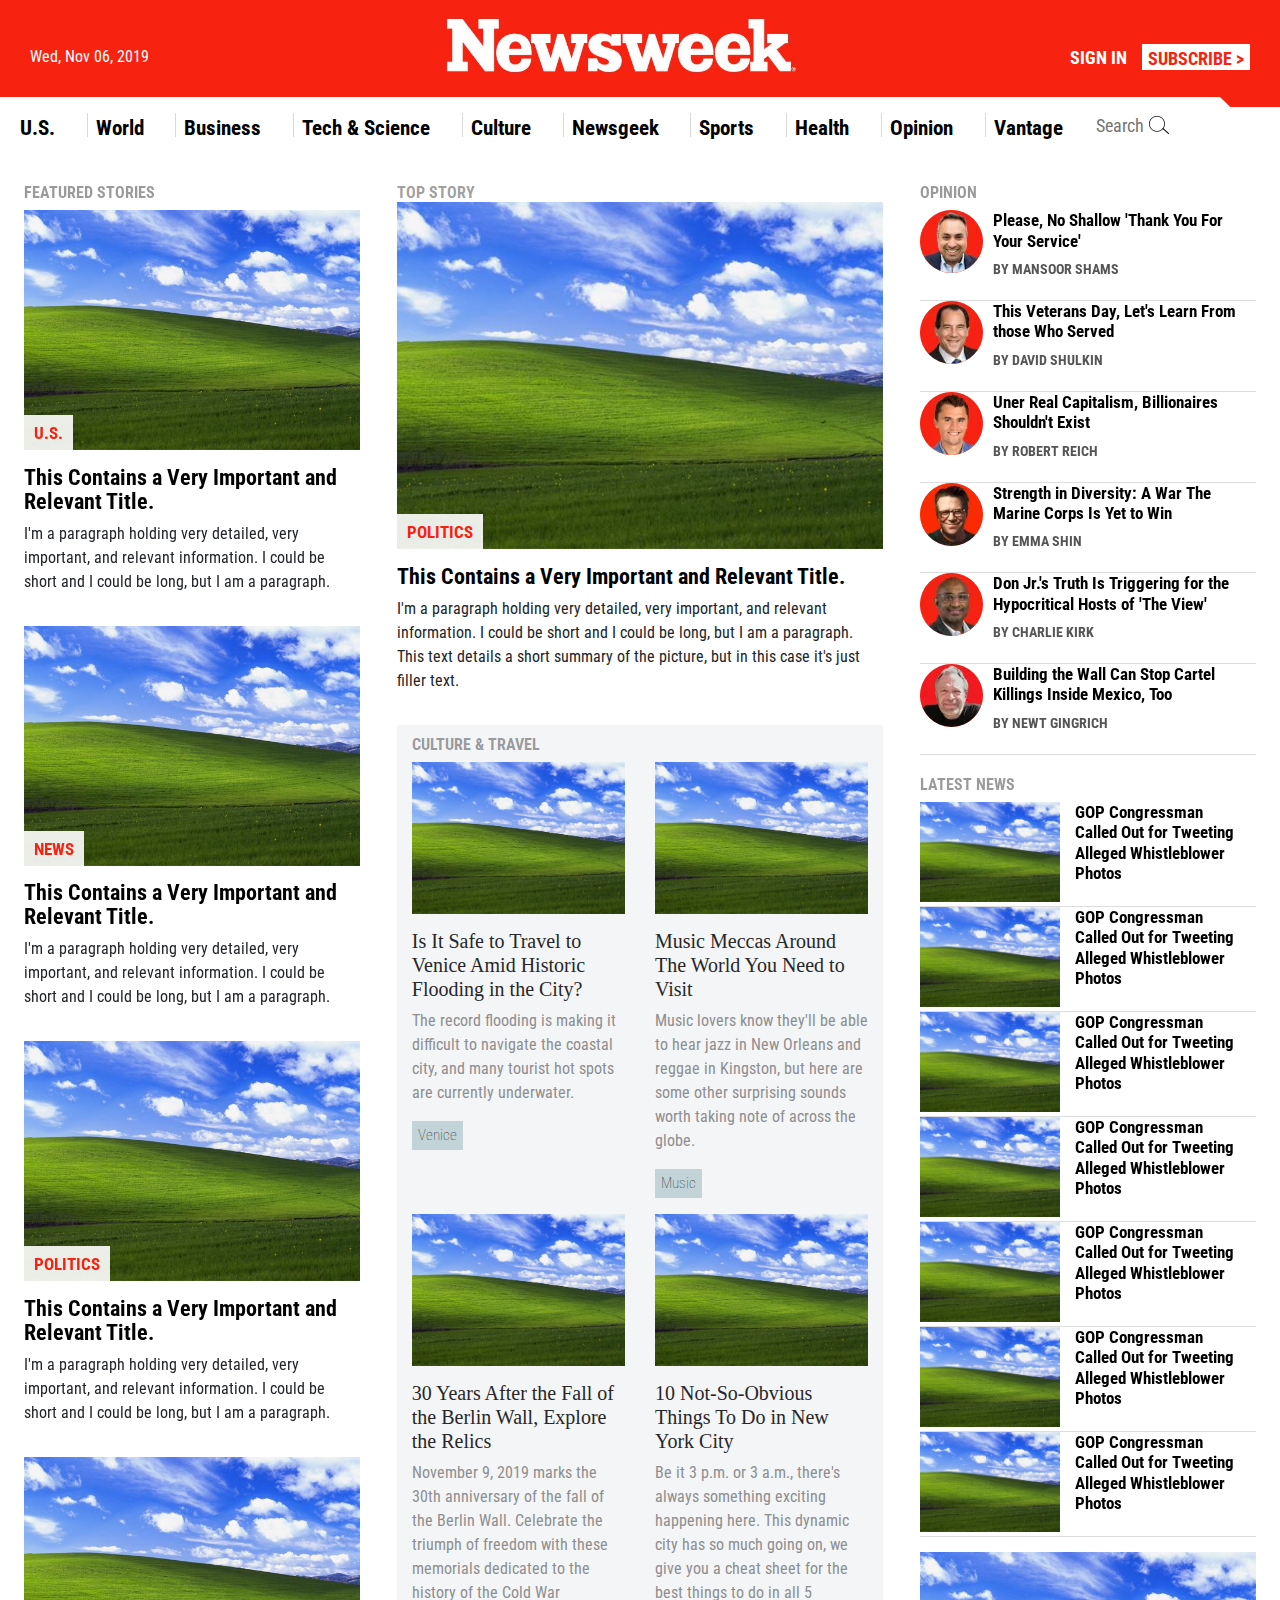
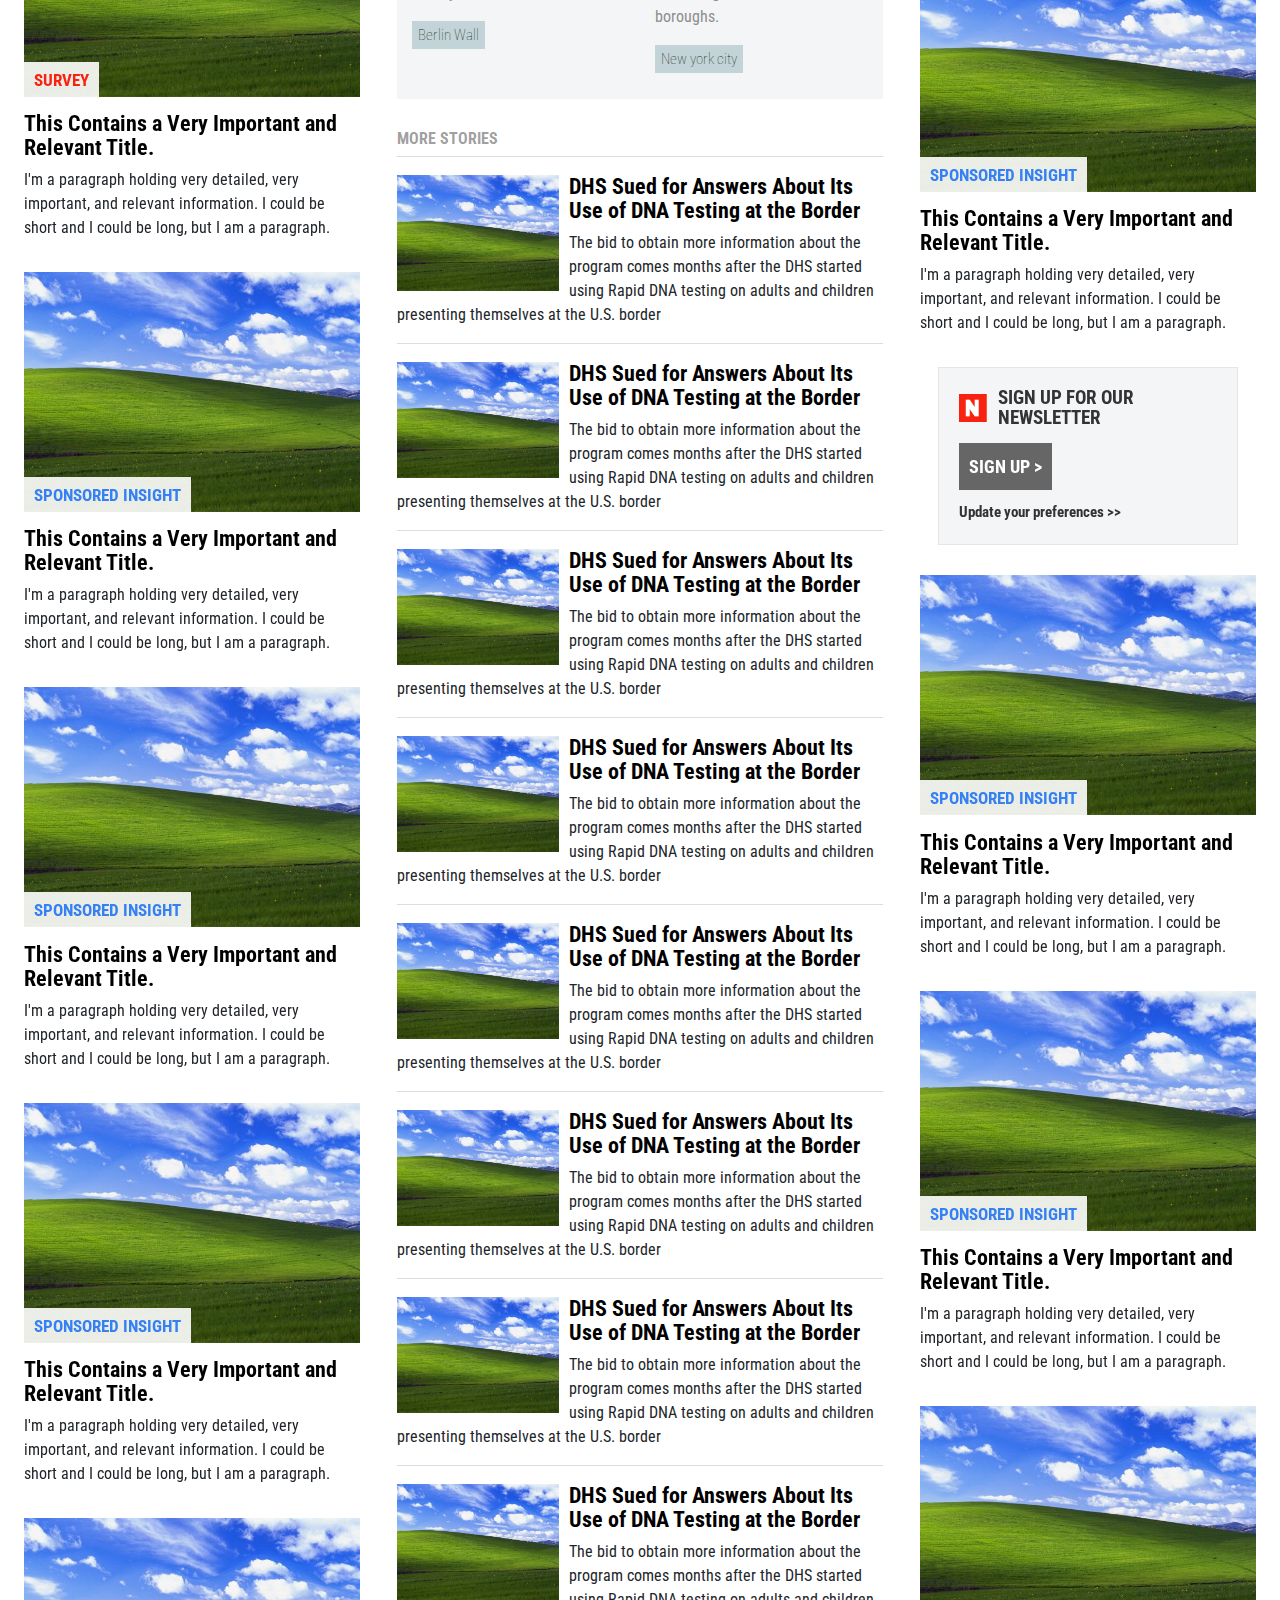
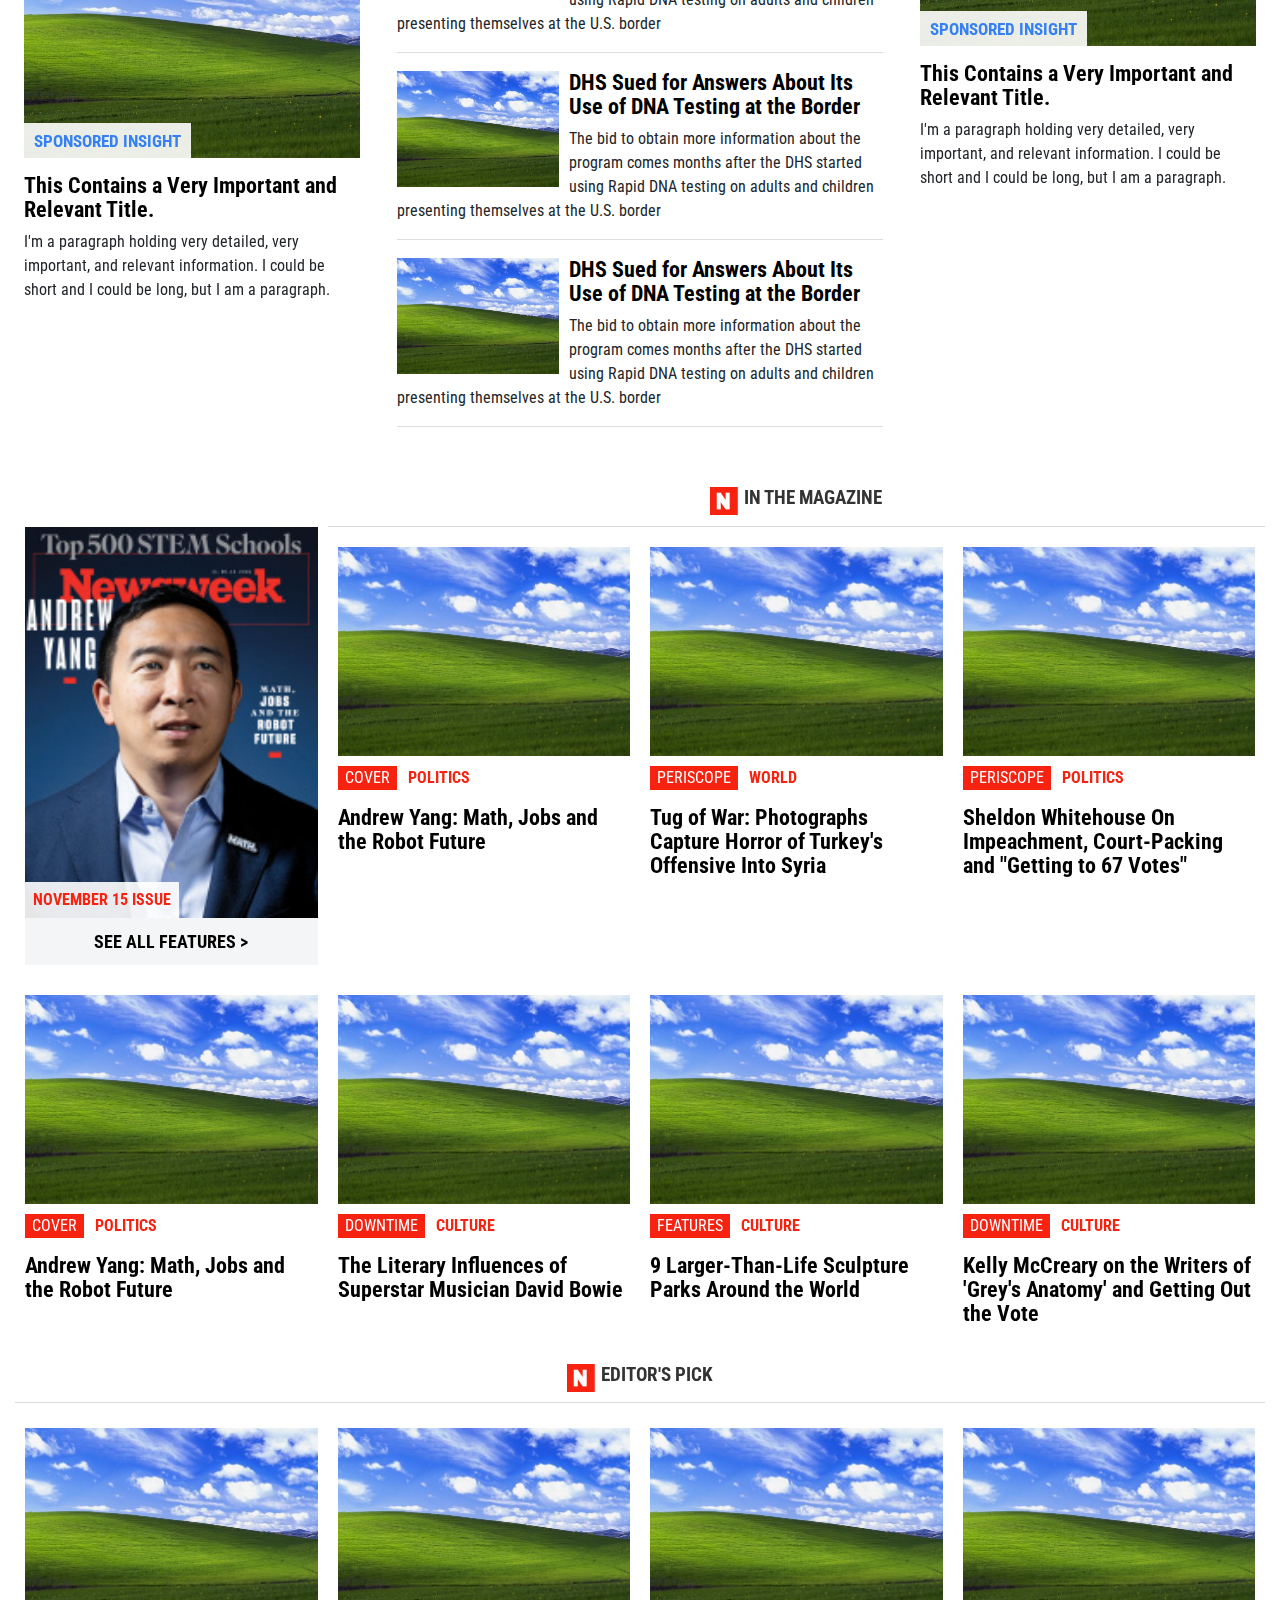
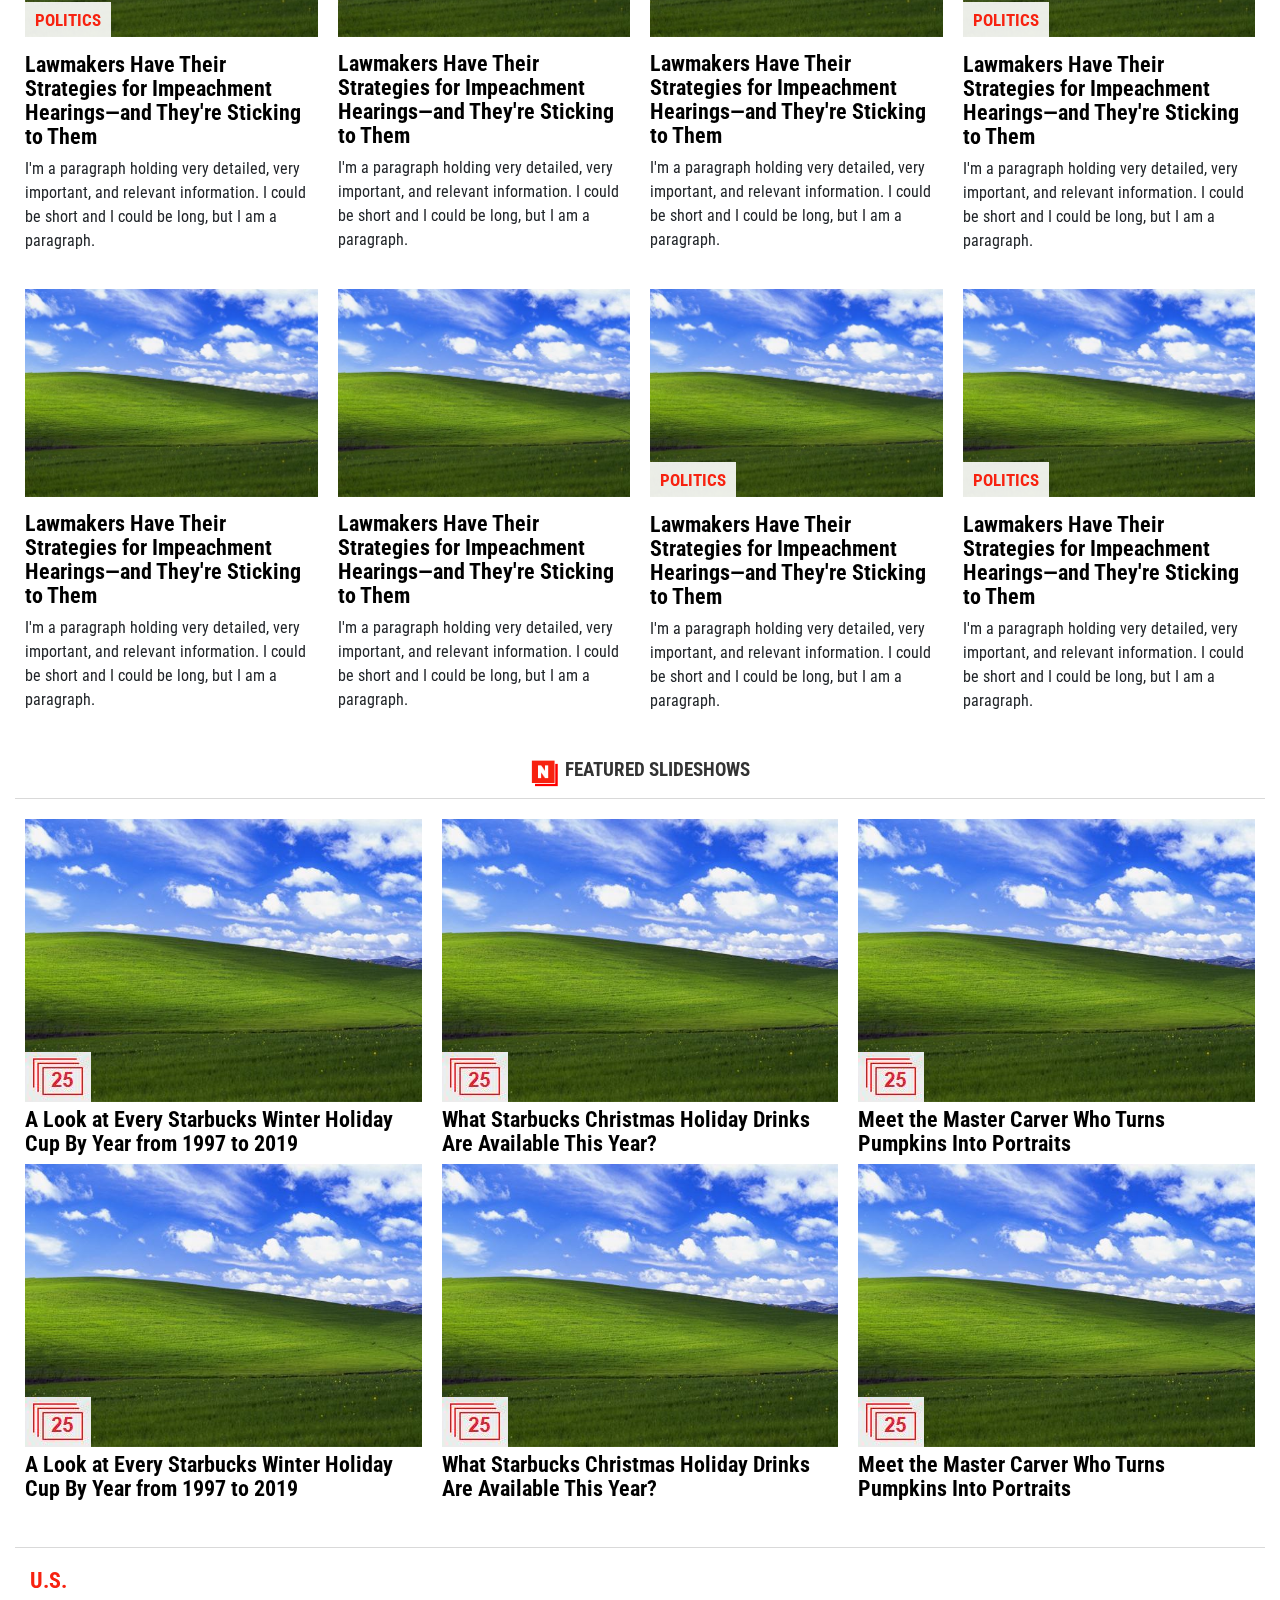
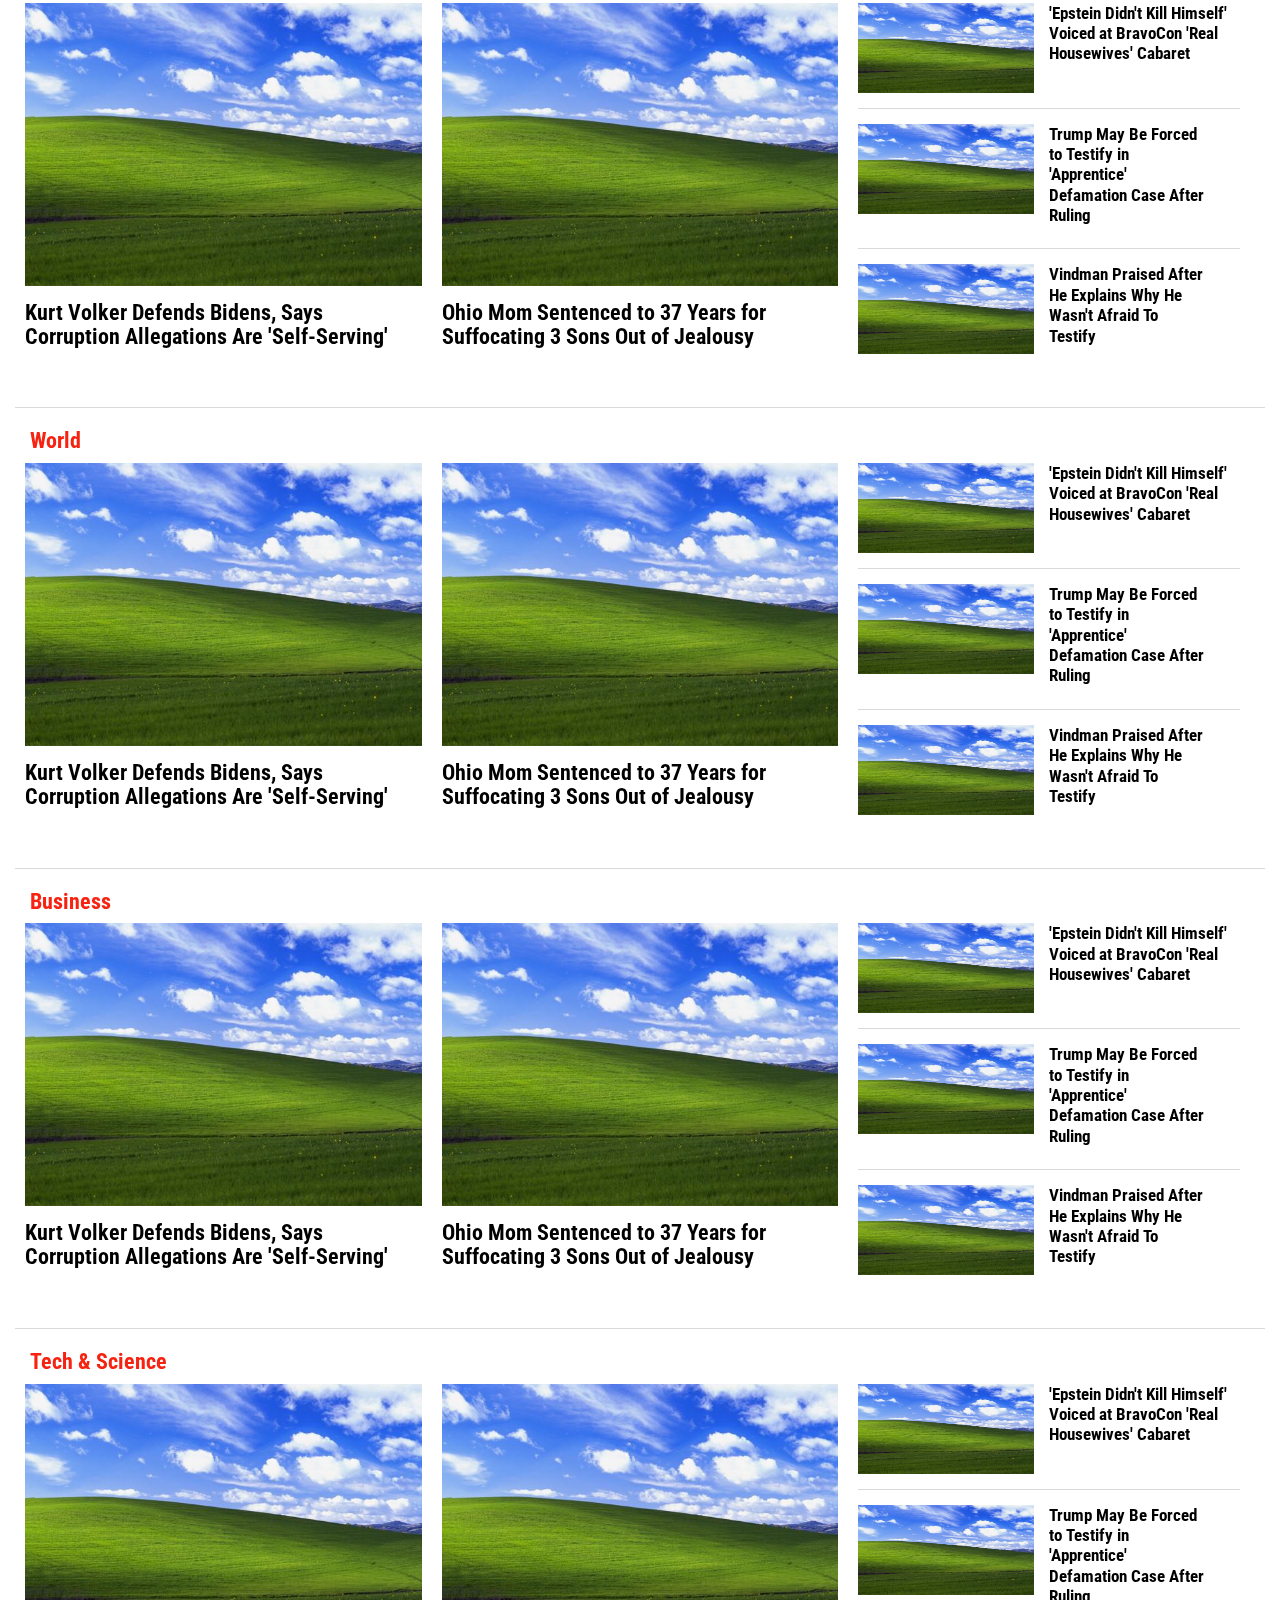
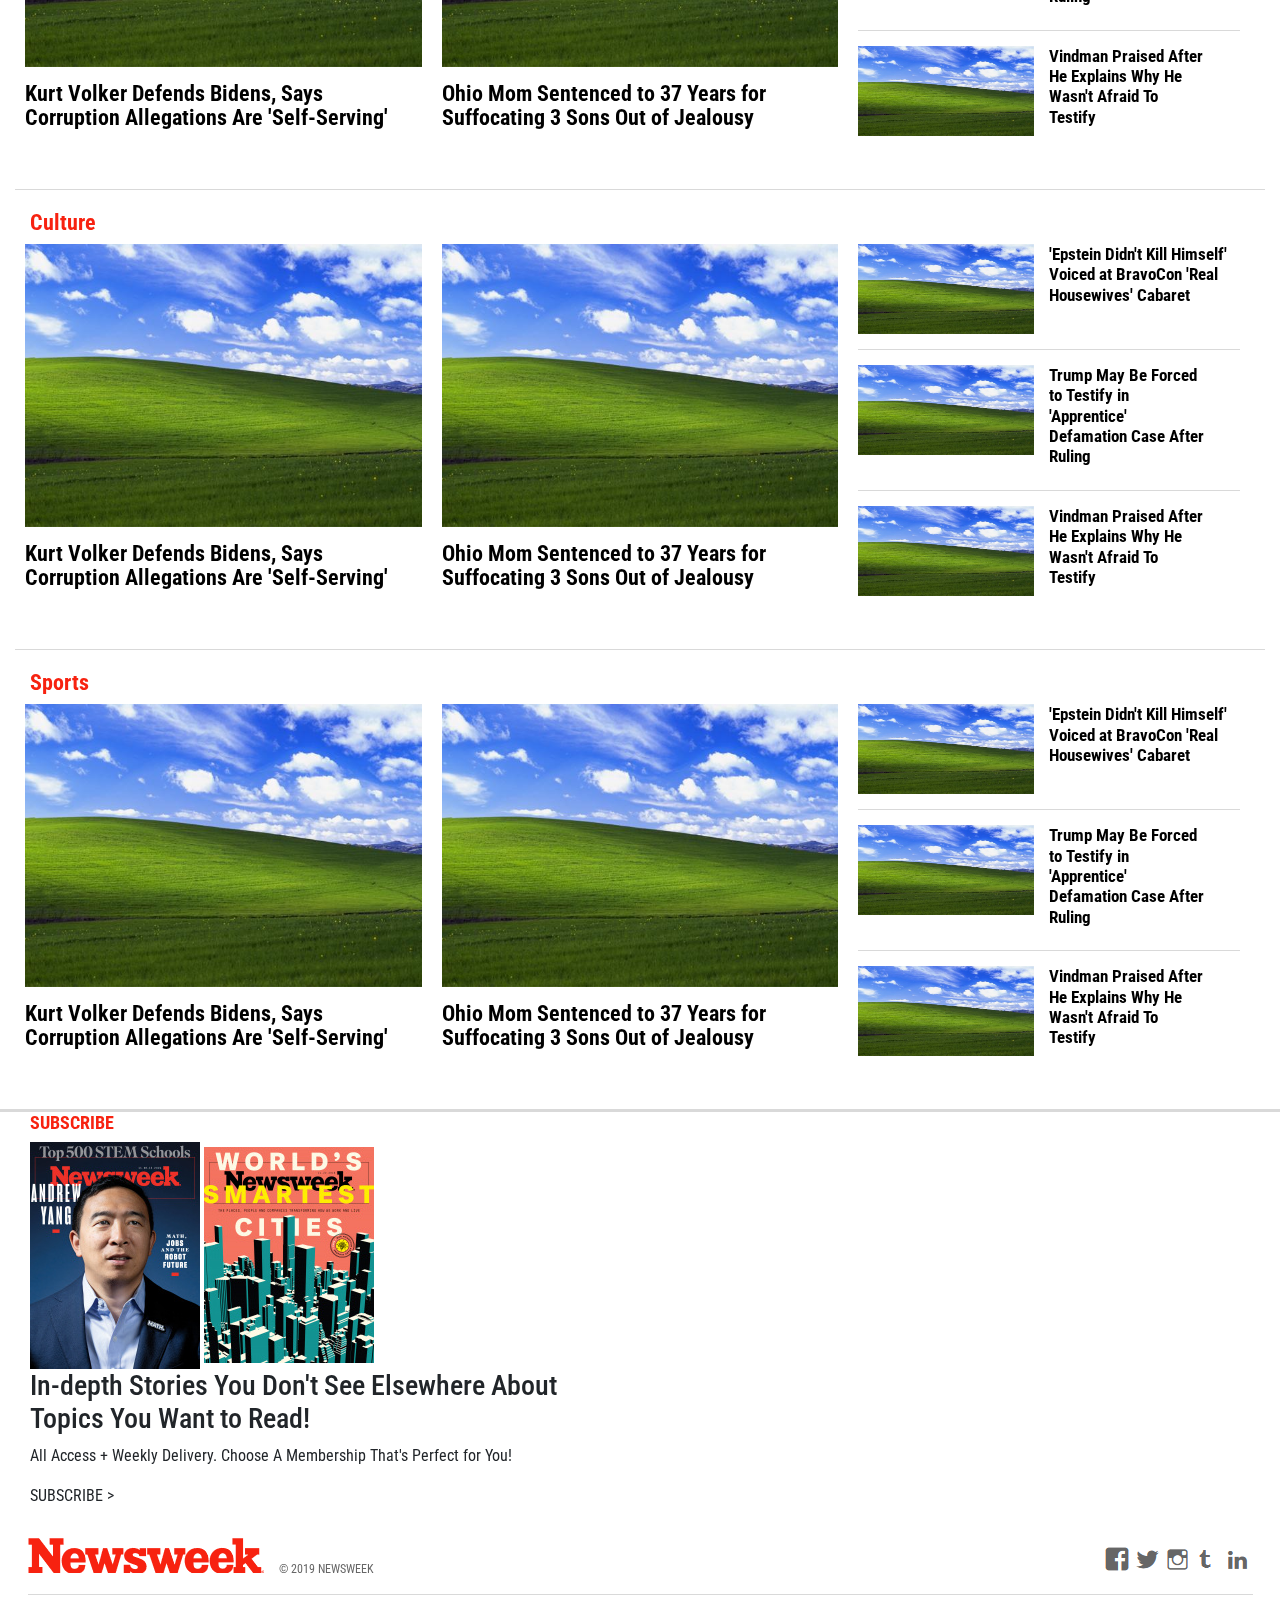
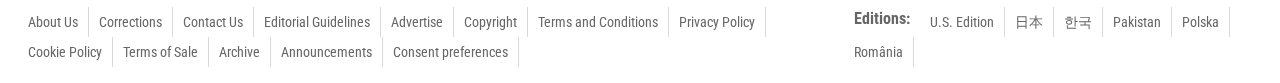
==== commit 624b395b: "Added THE very very LAST section" ====
--- a/index.html
+++ b/index.html
@@ -1284,6 +1284,22 @@
 
         <!-- HERE GOES THE PREFOOTER -->
         <div class="col-12 secDivisor preFooterDivisor"></div>
+
+        <div class="container-fluid row">
+          <div class="col-12">
+            <div class="col-6">
+              <a href="#" class="lastGenres theVeryLastGenres"><h4>SUBSCRIBE</h4></a>
+              <div class="insideTheVeryLastSec">
+                <img src="images/novemberIssues.jpg" alt="November Issue 1 NewsWeek Page">
+                <img src="images/novemberIssues2.jpg" alt="November Issue NewsWeek Page" id="onTopOfIssueOne">
+              </div>
+
+              <h3 class="theVeryLastTitle">In-depth Stories You Don't See Elsewhere About Topics You Want to Read!</h3>
+              <p class="theVeryLastP">All Access + Weekly Delivery. Choose A Membership That's Perfect for You!</p>
+              <a href="#" class="theVeryLastButton">SUBSCRIBE ></a>
+            </div>
+          </div>
+        </div>
         <!-- HERE ENDS THE PREFOOTER YAY!!!!! -->
     </main>
 
--- a/css/style.css
+++ b/css/style.css
@@ -752,6 +752,10 @@
   border-bottom: 3px solid #d9d9d9;
 }
 
+.theVeryLastGenres h4 {
+  font-size: 18px;
+}
+
 /* FOOTER */
 
 footer {
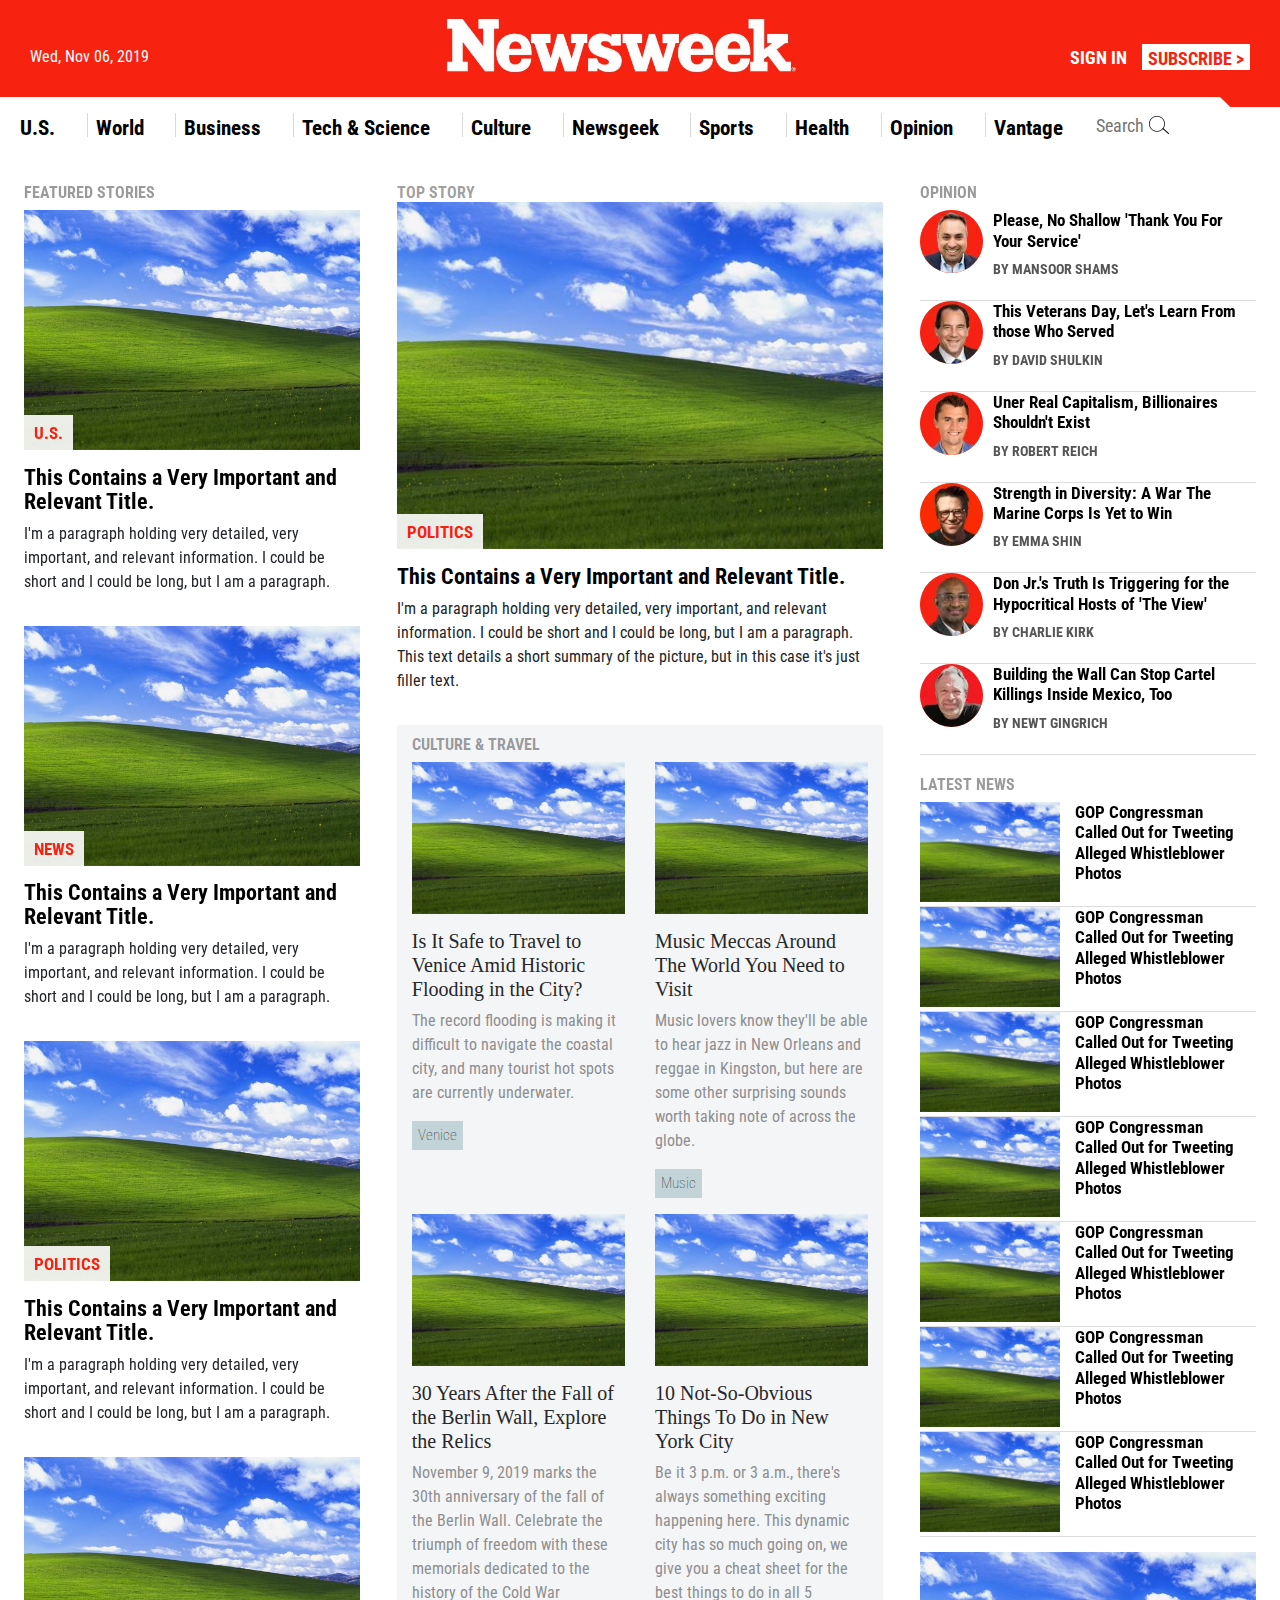
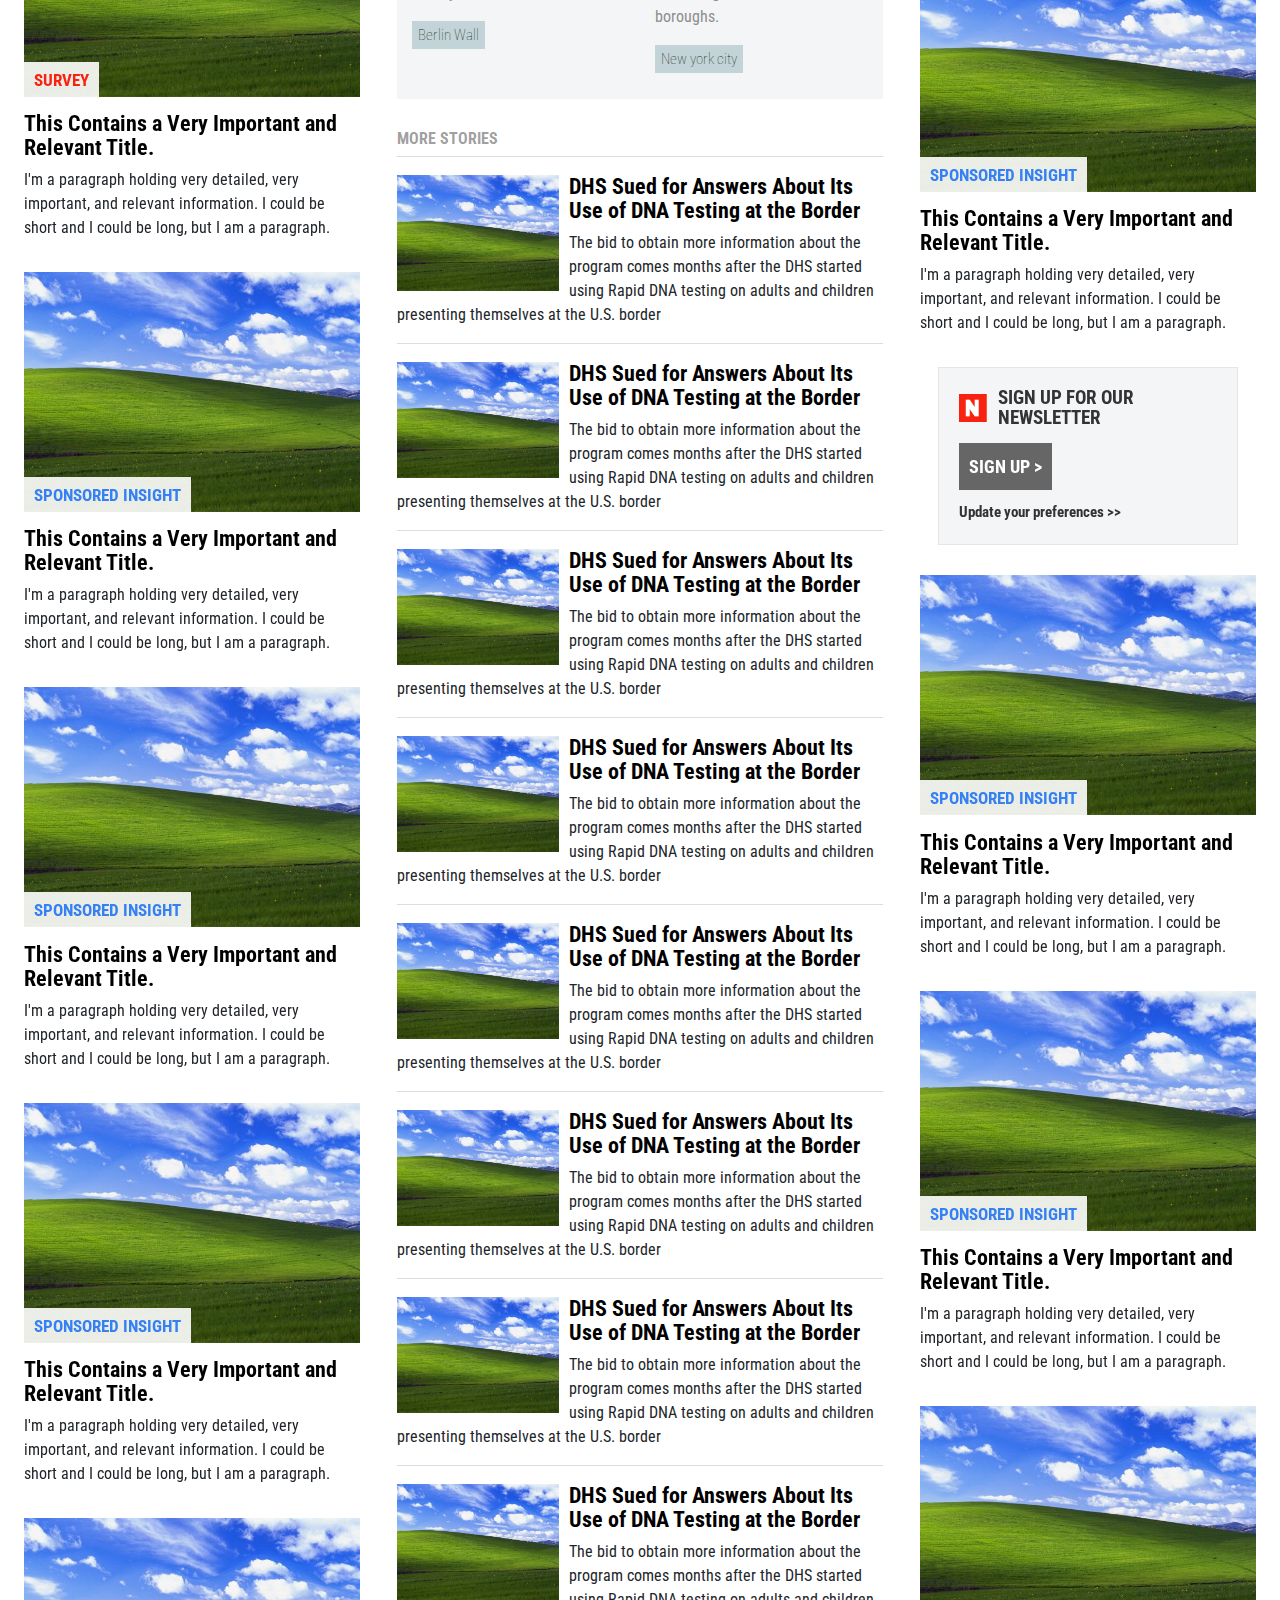
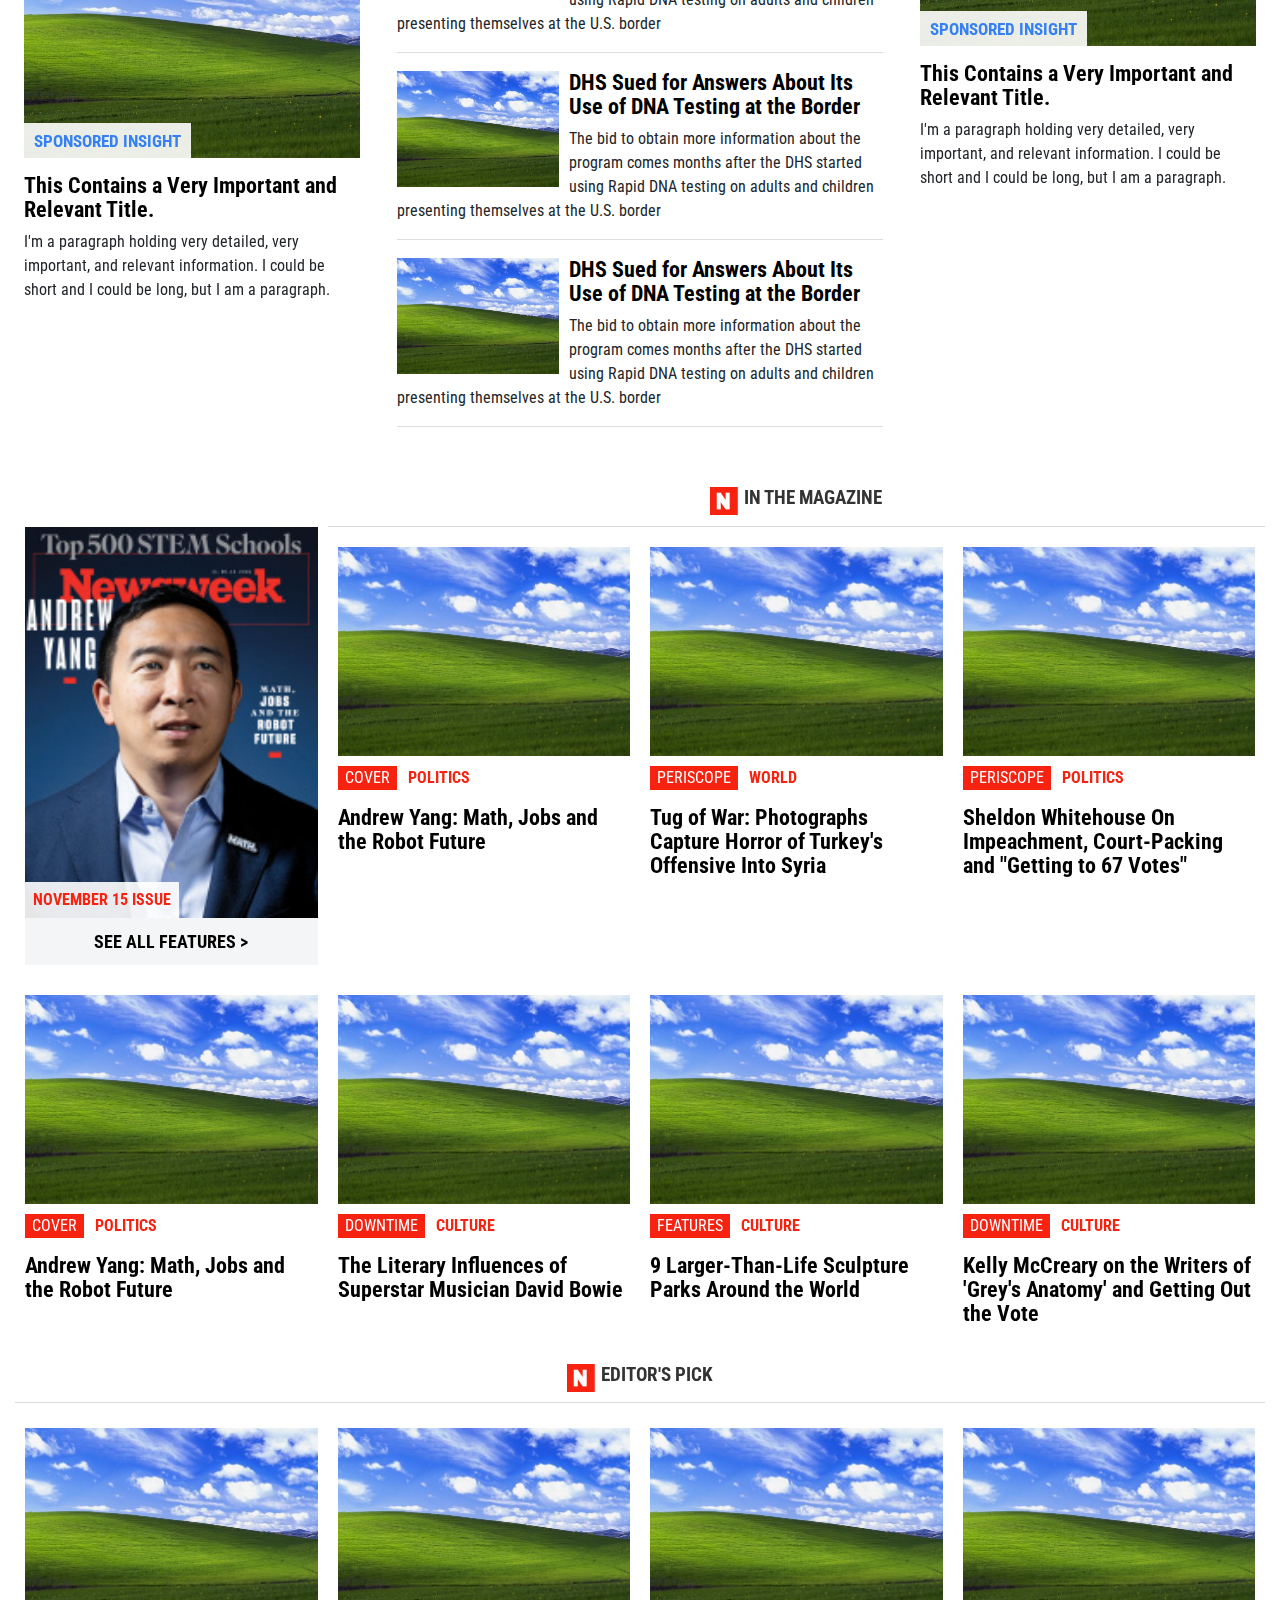
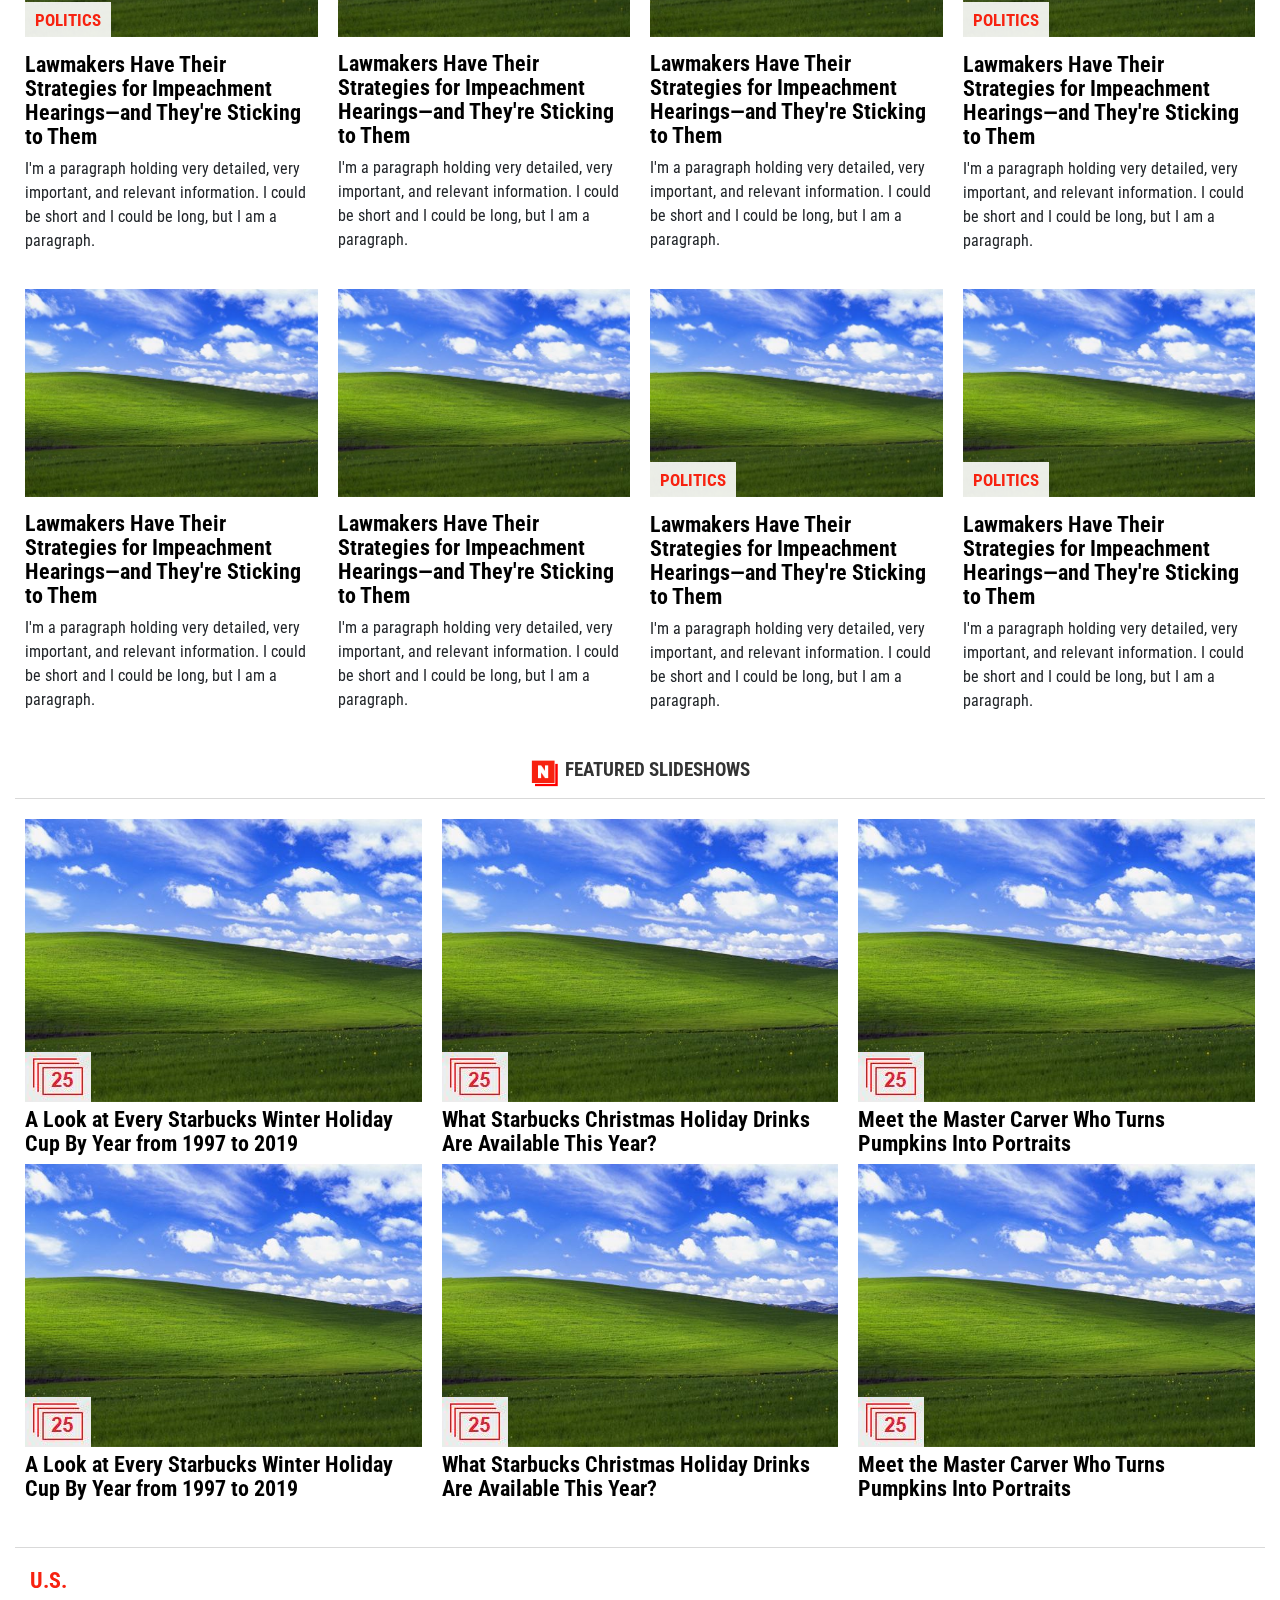
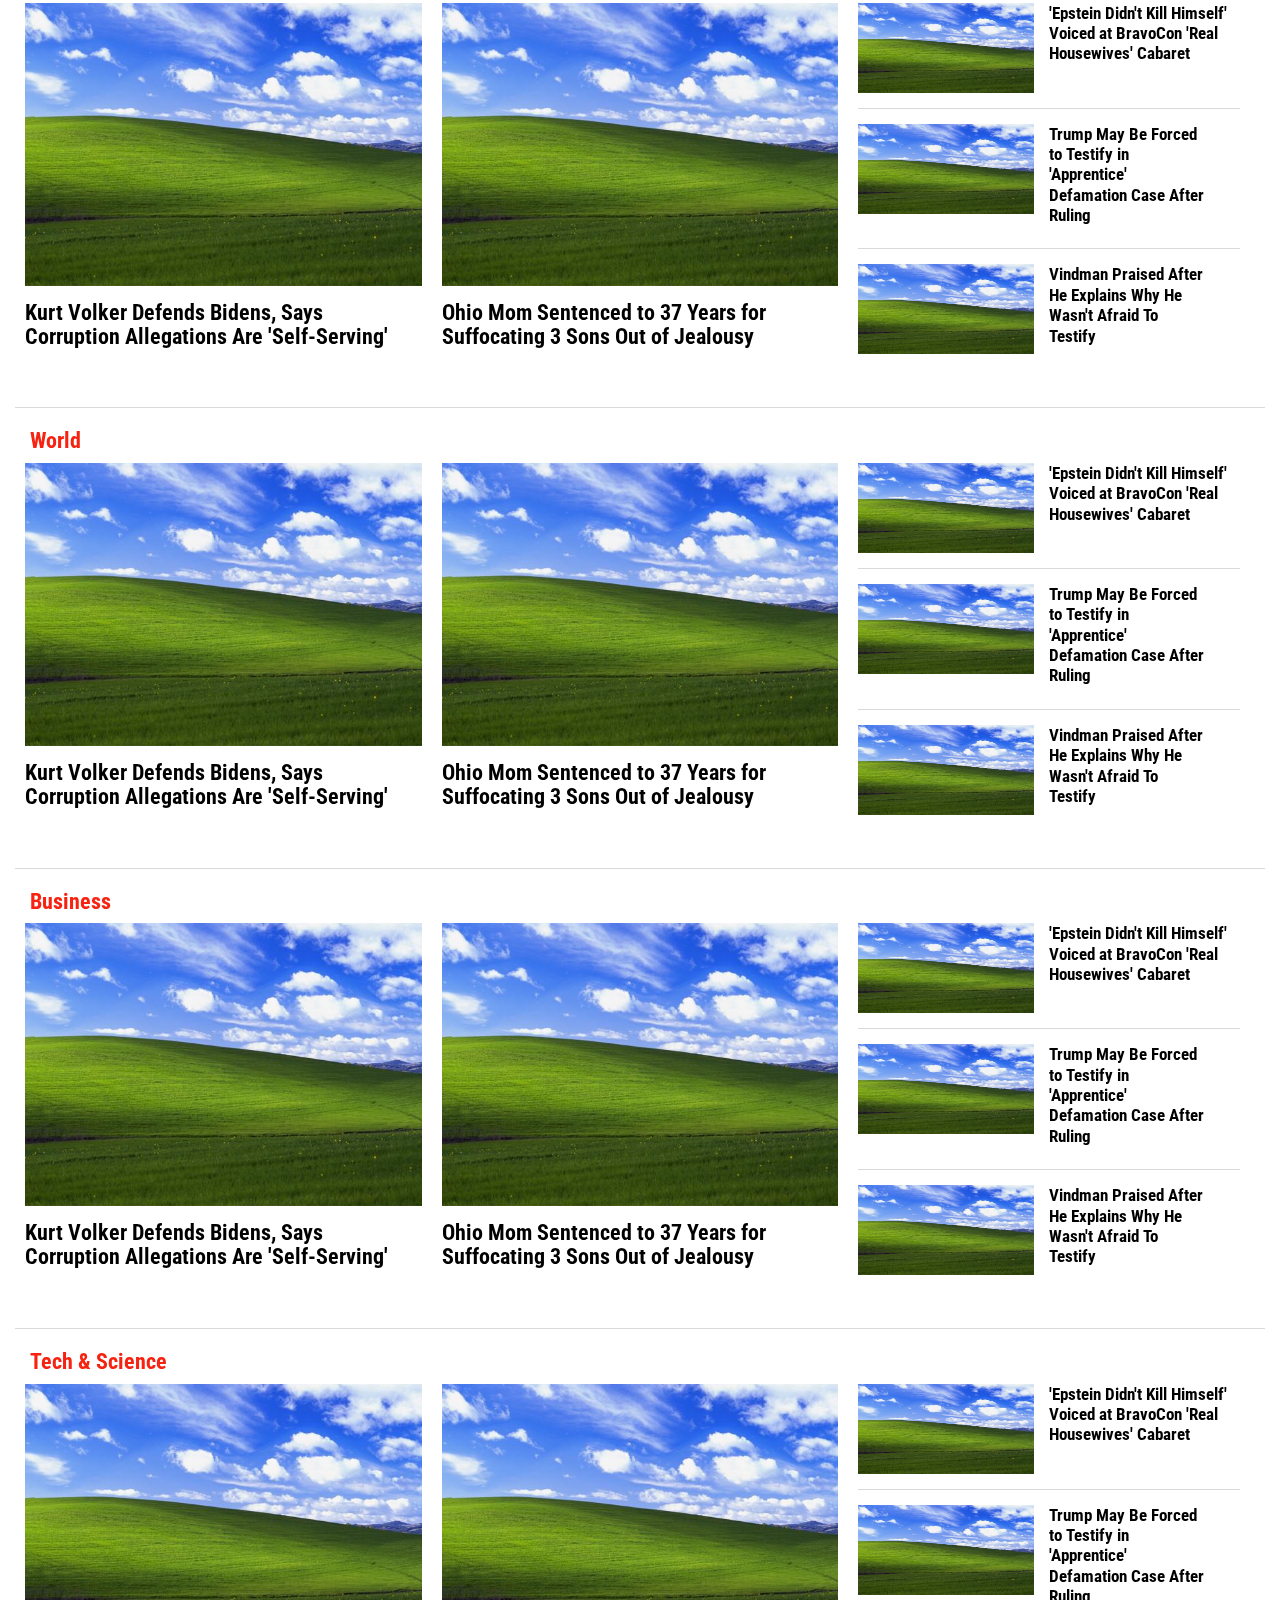
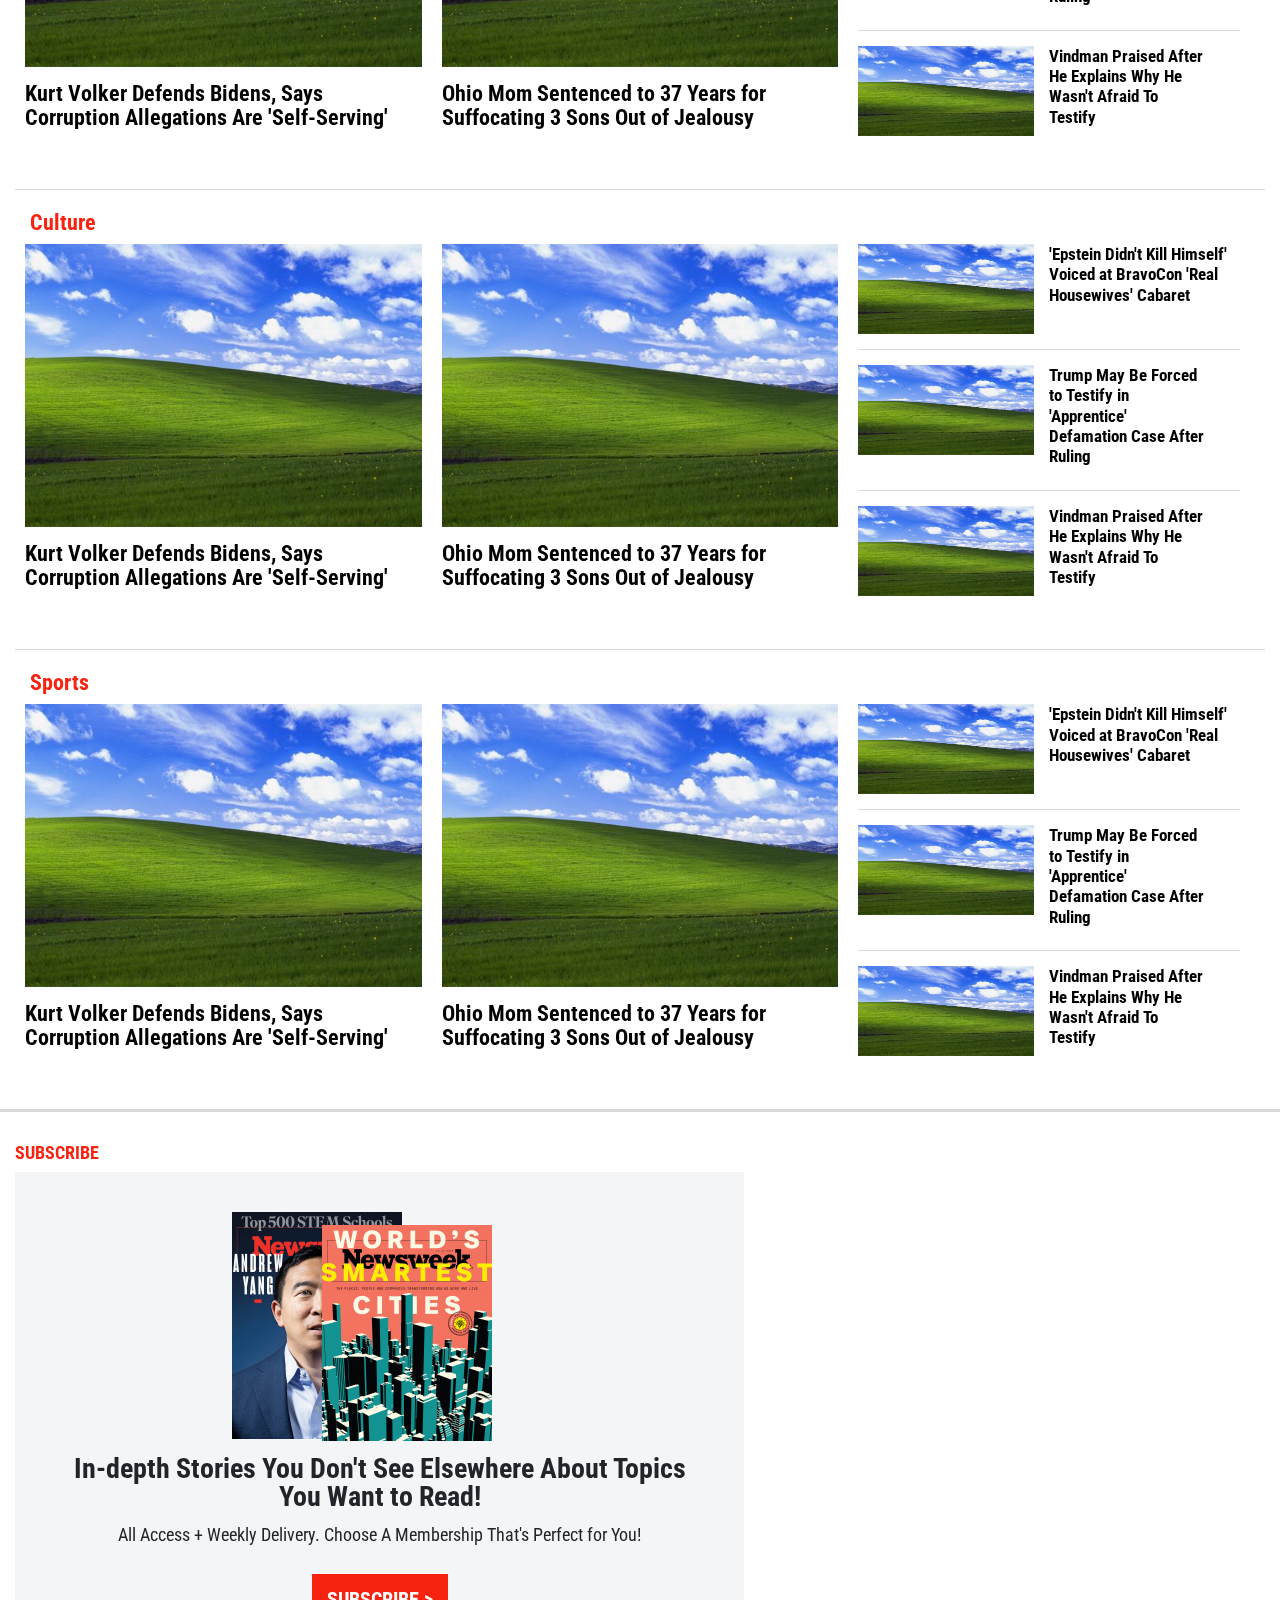
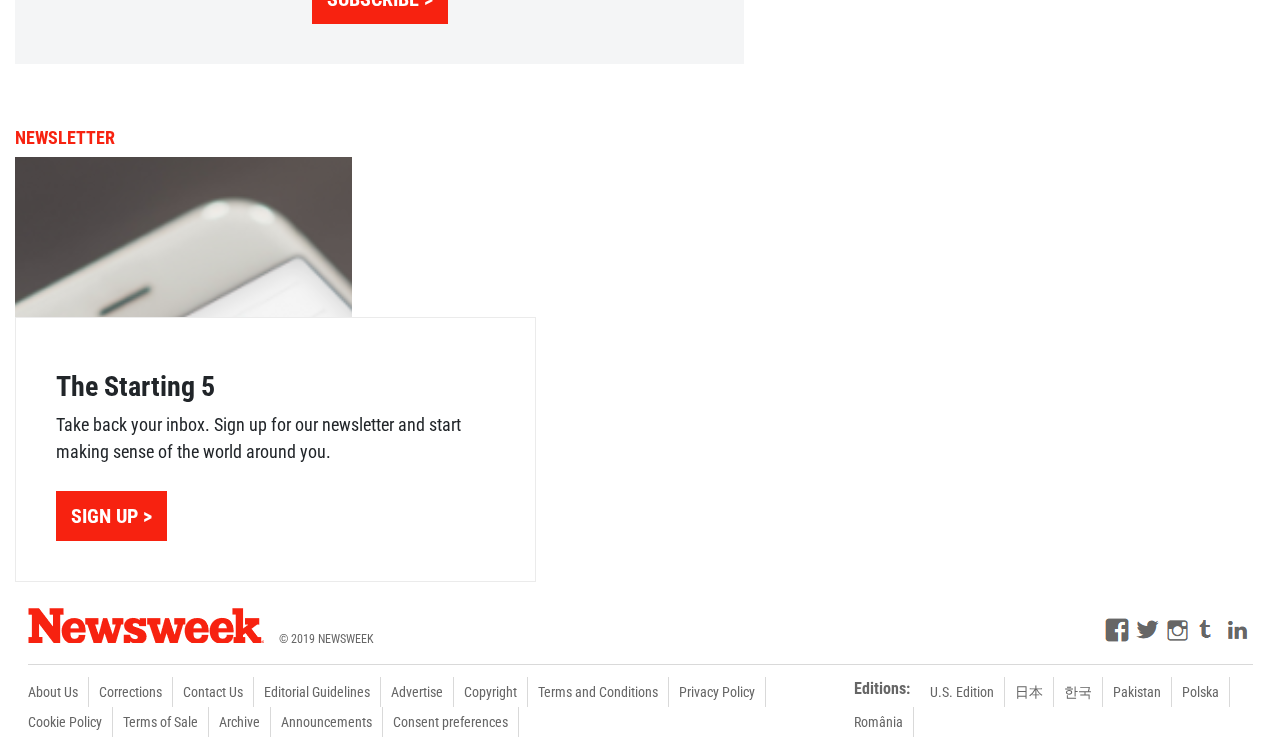
==== commit 9dde3d6b: "Adding last sections" ====
--- a/index.html
+++ b/index.html
@@ -1285,19 +1285,45 @@
         <!-- HERE GOES THE PREFOOTER -->
         <div class="col-12 secDivisor preFooterDivisor"></div>
 
-        <div class="container-fluid row">
-          <div class="col-12">
-            <div class="col-6">
+        <div class="container-fluid row hereLast">
+          <div class="col-12" id="preFooter">
+            
+            <div class="col-12 col-lg-7 almostLast">
+              
               <a href="#" class="lastGenres theVeryLastGenres"><h4>SUBSCRIBE</h4></a>
-              <div class="insideTheVeryLastSec">
-                <img src="images/novemberIssues.jpg" alt="November Issue 1 NewsWeek Page">
-                <img src="images/novemberIssues2.jpg" alt="November Issue NewsWeek Page" id="onTopOfIssueOne">
-              </div>
-
-              <h3 class="theVeryLastTitle">In-depth Stories You Don't See Elsewhere About Topics You Want to Read!</h3>
-              <p class="theVeryLastP">All Access + Weekly Delivery. Choose A Membership That's Perfect for You!</p>
-              <a href="#" class="theVeryLastButton">SUBSCRIBE ></a>
-            </div>
+              
+              <div class="insideTheVeryLast">
+                <div class="insideTheVeryLastSecImgs">
+                  <div id="imageOne"><img src="images/novemberIssues.jpg" alt="November Issue 1 NewsWeek Page"></div>
+                  <div id="imageTwo"><img src="images/novemberIssues2.jpg" alt="November Issue NewsWeek Page" id="onTopOfIssueOne"></div>
+                </div>
+  
+                <div class="insideTheVeryLastSec">
+                  <h3 class="theVeryLastTitle">In-depth Stories You Don't See Elsewhere About Topics You Want to Read!</h3>
+                  <p class="theVeryLastP">All Access + Weekly Delivery. Choose A Membership That's Perfect for You!</p>
+                  <a href="#" class="theVeryLastButton">SUBSCRIBE ></a>
+                </div>
+              </div>
+
+            </div>
+
+            <div class="col-12 col-lg-5 last">
+              
+              <a href="#" class="lastGenres theVeryLastGenres"><h4>NEWSLETTER</h4></a>
+              
+              <div class="insideTheUltimateVeryLast">
+                <div class="insideTheUltimateVeryLastSecImgs">
+                </div>
+  
+                <div class="insideTheUltimateVeryLastSec">
+                  <h3 class="theVeryLastTitle">The Starting 5</h3>
+                  <p class="theVeryLastP">Take back your inbox. Sign up for our newsletter and start making sense of the world around you.</p>
+                  <a href="#" class="theVeryLastButton">SIGN UP ></a>
+                </div>
+              </div>
+
+            </div>
+            
           </div>
         </div>
         <!-- HERE ENDS THE PREFOOTER YAY!!!!! -->
--- a/css/style.css
+++ b/css/style.css
@@ -752,9 +752,117 @@
   border-bottom: 3px solid #d9d9d9;
 }
 
+.hereLast {
+  margin-right: 0;
+  margin-left: 0;
+  margin-bottom: 80px;
+}
+
 .theVeryLastGenres h4 {
   font-size: 18px;
 }
+
+#preFooter {
+  padding-top: 30px;
+  display: flex;
+  flex-direction: column;
+  padding-right: 0;
+  padding-left: 0;
+}
+
+.almostLast,
+.last {
+  padding-right: 0;
+  padding-left: 0;
+}
+
+.insideTheVeryLast {
+  display: flex;
+  flex-direction: column;
+  padding: 40px;
+  background-color: #f4f5f6;
+  justify-content: center;
+  align-items: center;
+  text-align: center;
+}
+
+.insideTheVeryLastSecImgs {
+  display: flex;
+}
+
+#imageOne,
+#imageTwo {
+  width: 170px;
+  height: 228px;
+}
+
+#imageOne img {
+  width: 100%;
+  max-width: 100%;
+}
+
+#imageTwo {
+  position: relative;
+  top: 13px;
+  left: -80px;
+  right: 0;
+  margin-right: -45px;
+}
+
+#imageTwo img {
+  width: 100%;
+  max-width: 100%;
+}
+
+.theVeryLastTitle {
+  font-weight: bold;
+  line-height: 28px;
+  margin-top: 15px;
+}
+
+.theVeryLastP {
+  font-size: 18px;
+  margin-top: 10px;
+}
+
+.theVeryLastButton {
+  display: inline-block;
+  background-color: #f72210;
+  color: white;
+  font-weight: bold;
+  padding: 10px 15px;
+  margin-top: 10px;
+  font-size: 20px;
+}
+
+.theVeryLastButton:hover {
+  color: white;
+  text-decoration: none;
+  background-color: #de1f0e;
+}
+
+.last {
+  margin-top: 10px;
+}
+
+.insideTheUltimateVeryLast {
+  display: flex;
+  flex-direction: column;
+}
+
+.insideTheUltimateVeryLastSec {
+  border: 1px solid #ebebeb;
+  padding: 40px;
+}
+
+.insideTheUltimateVeryLastSecImgs {
+  background-image: url("../images/starting5.png");
+  width: 515px;
+  height: 160px;
+  background-repeat: no-repeat;
+}
+
+
 
 /* FOOTER */
 
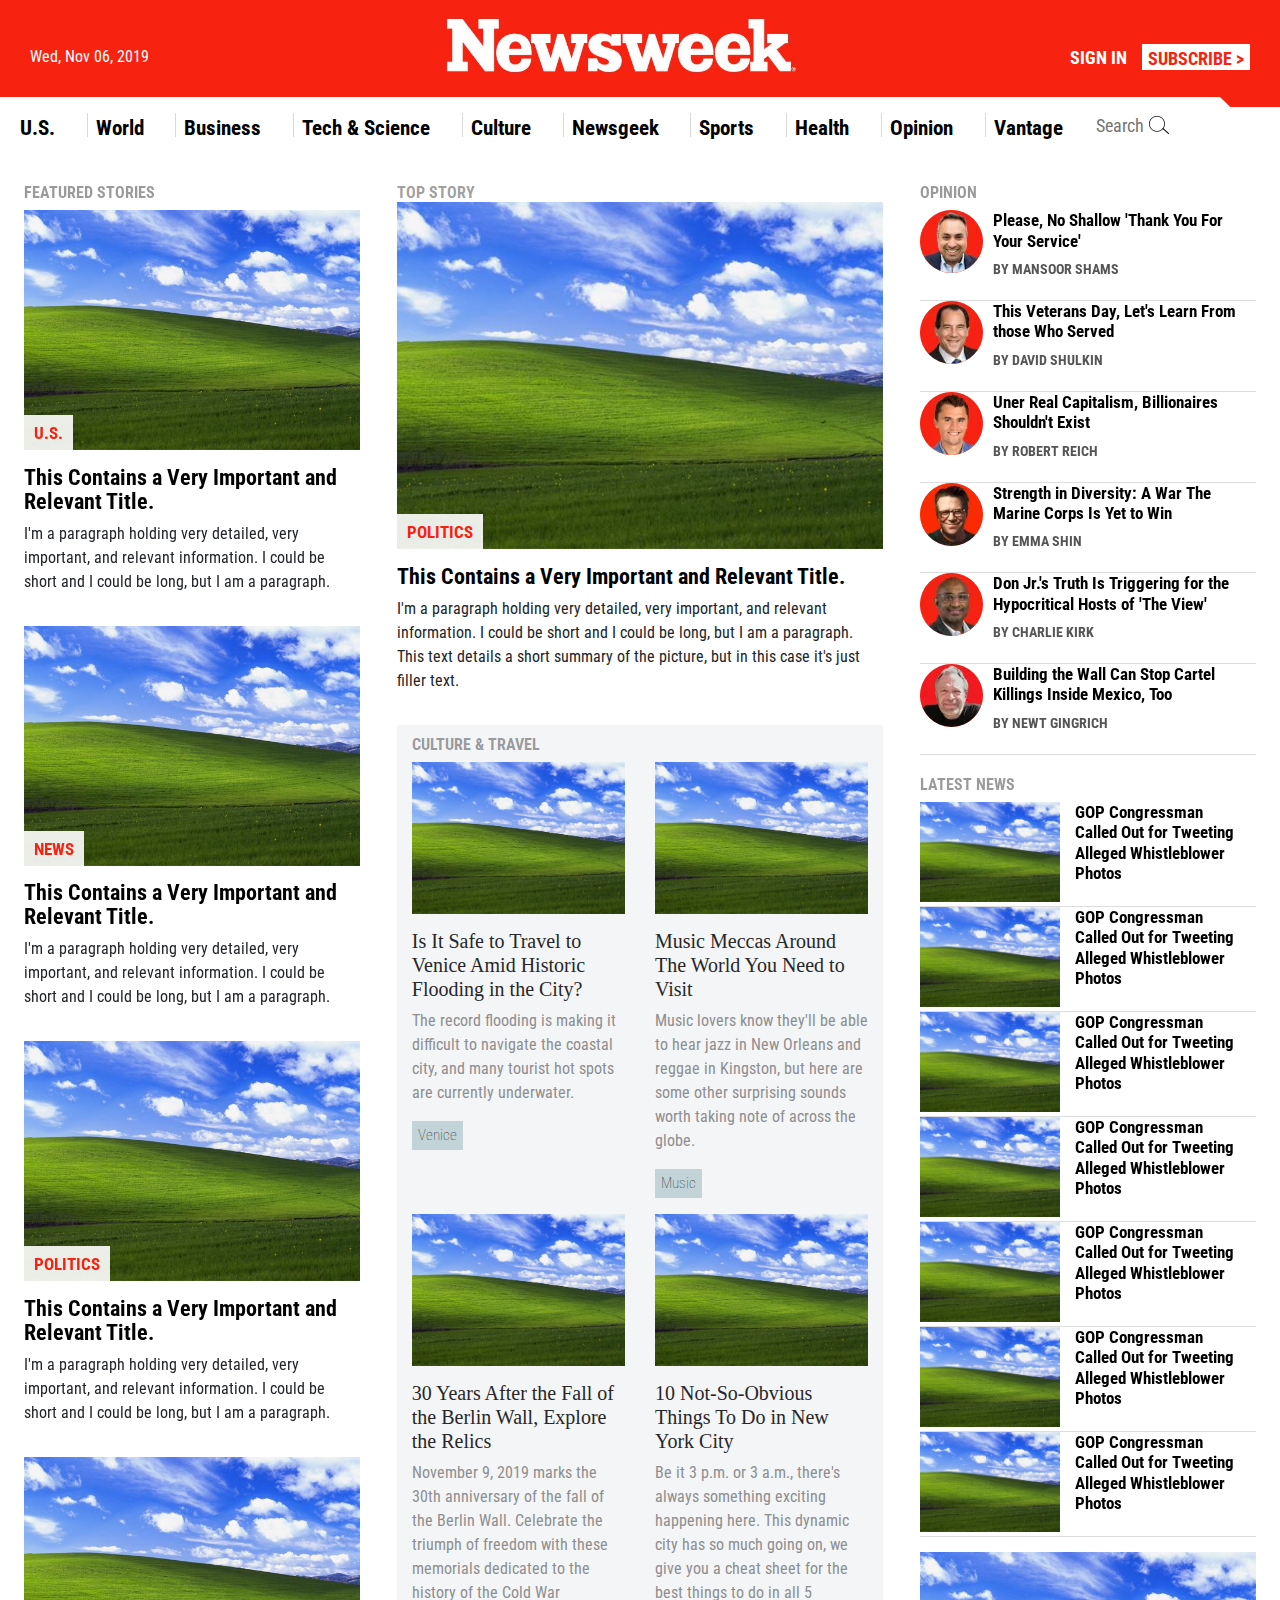
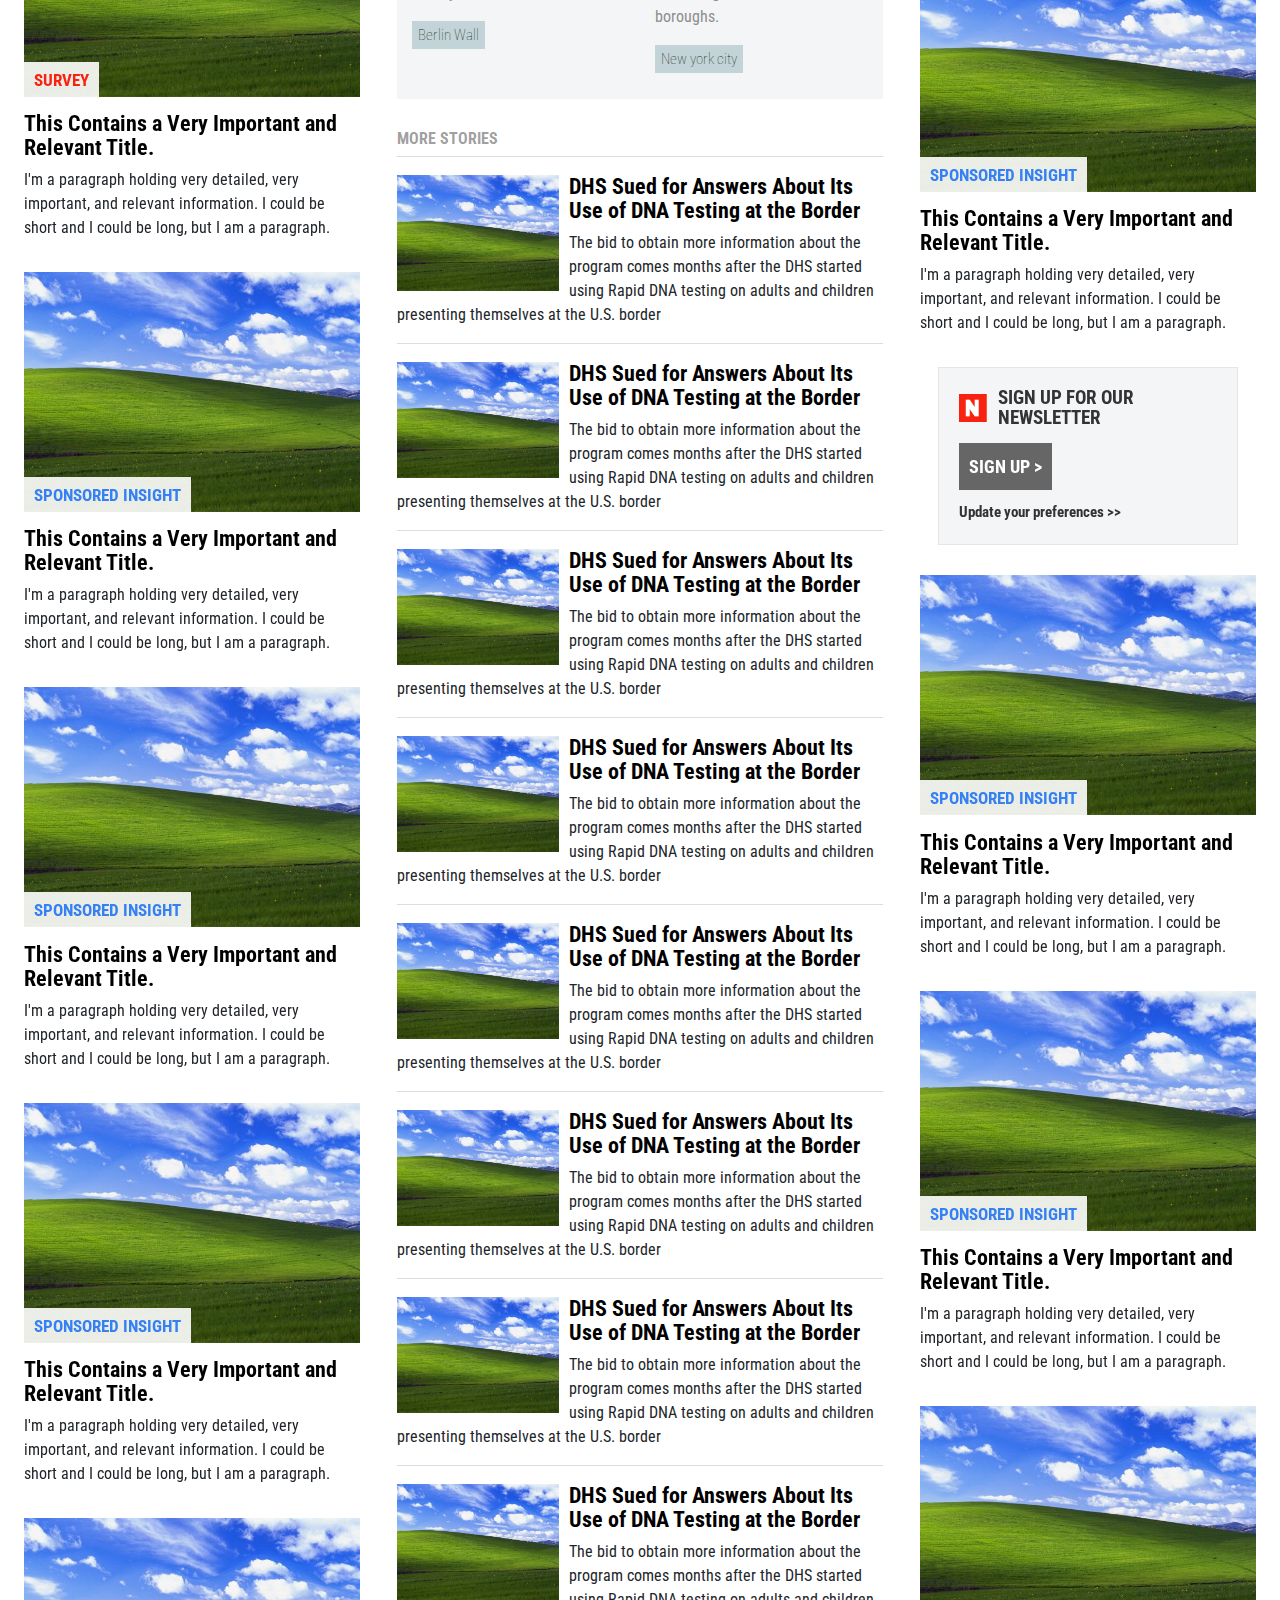
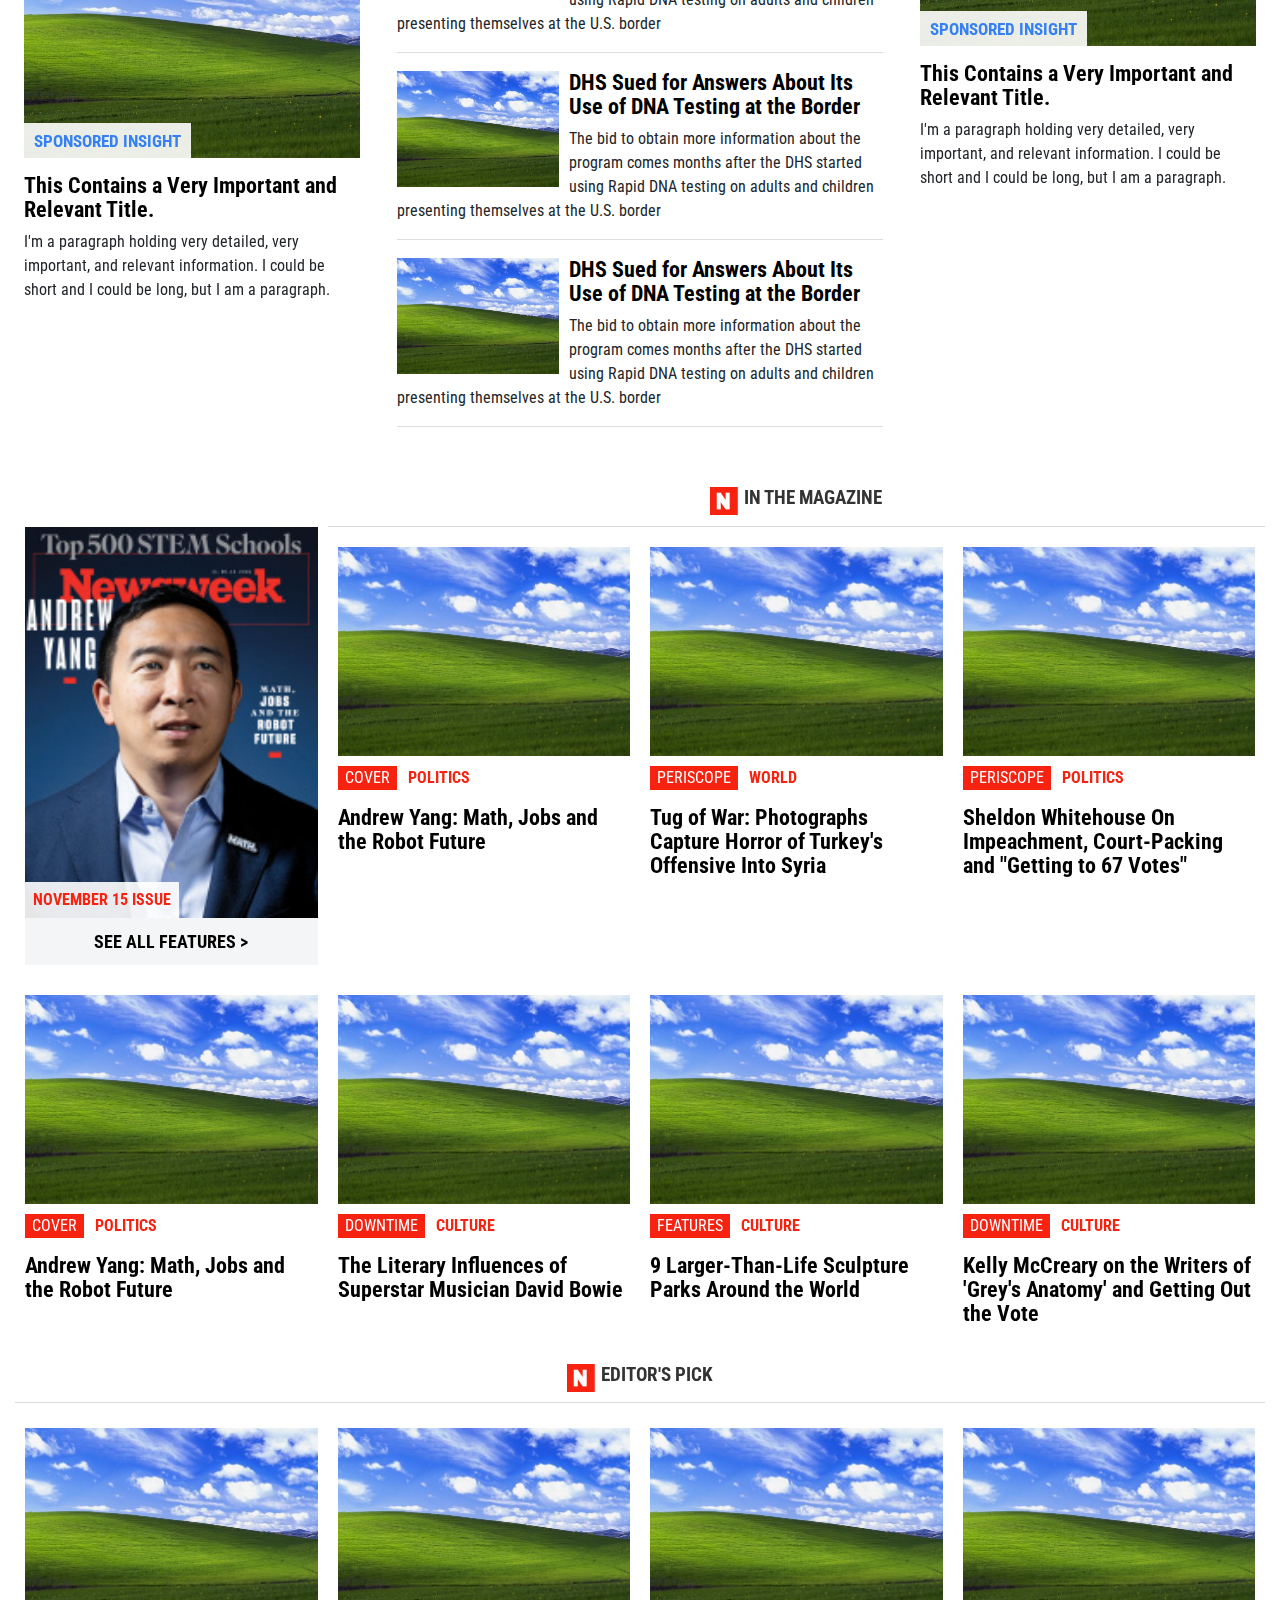
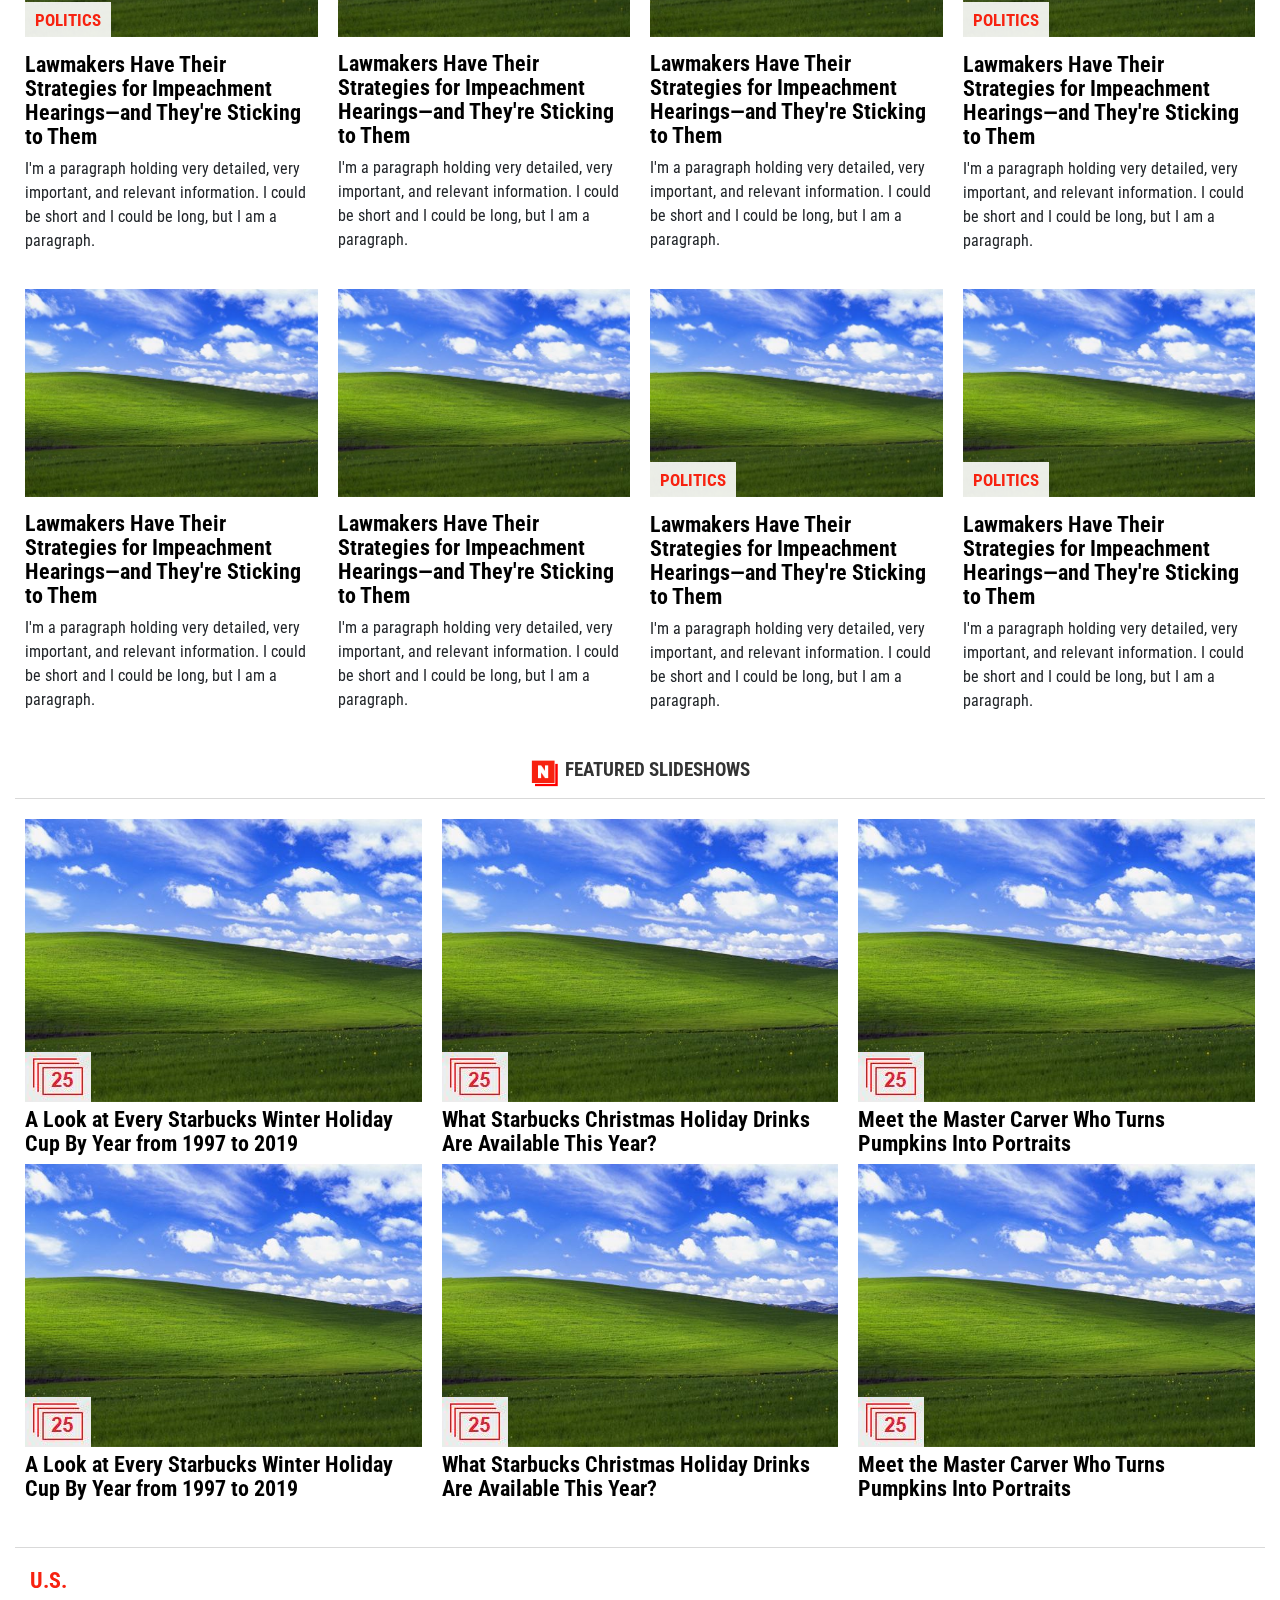
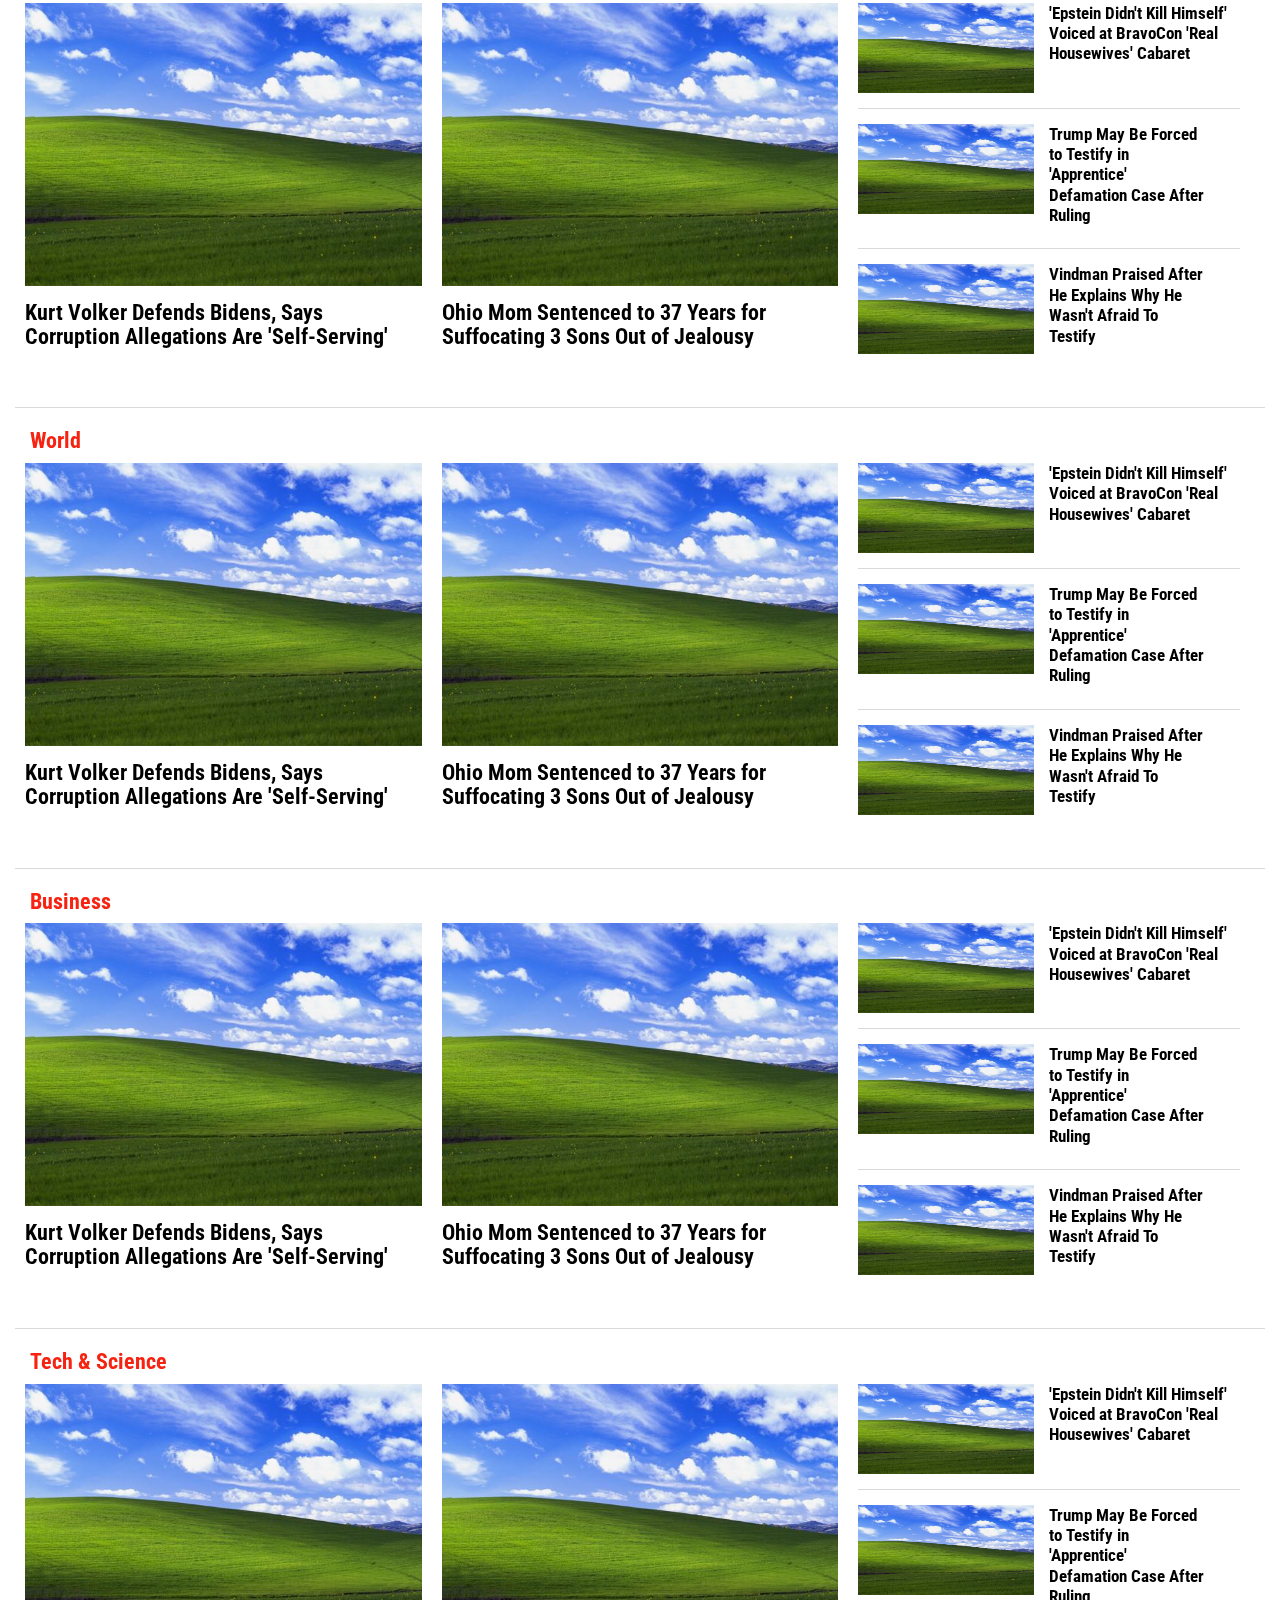
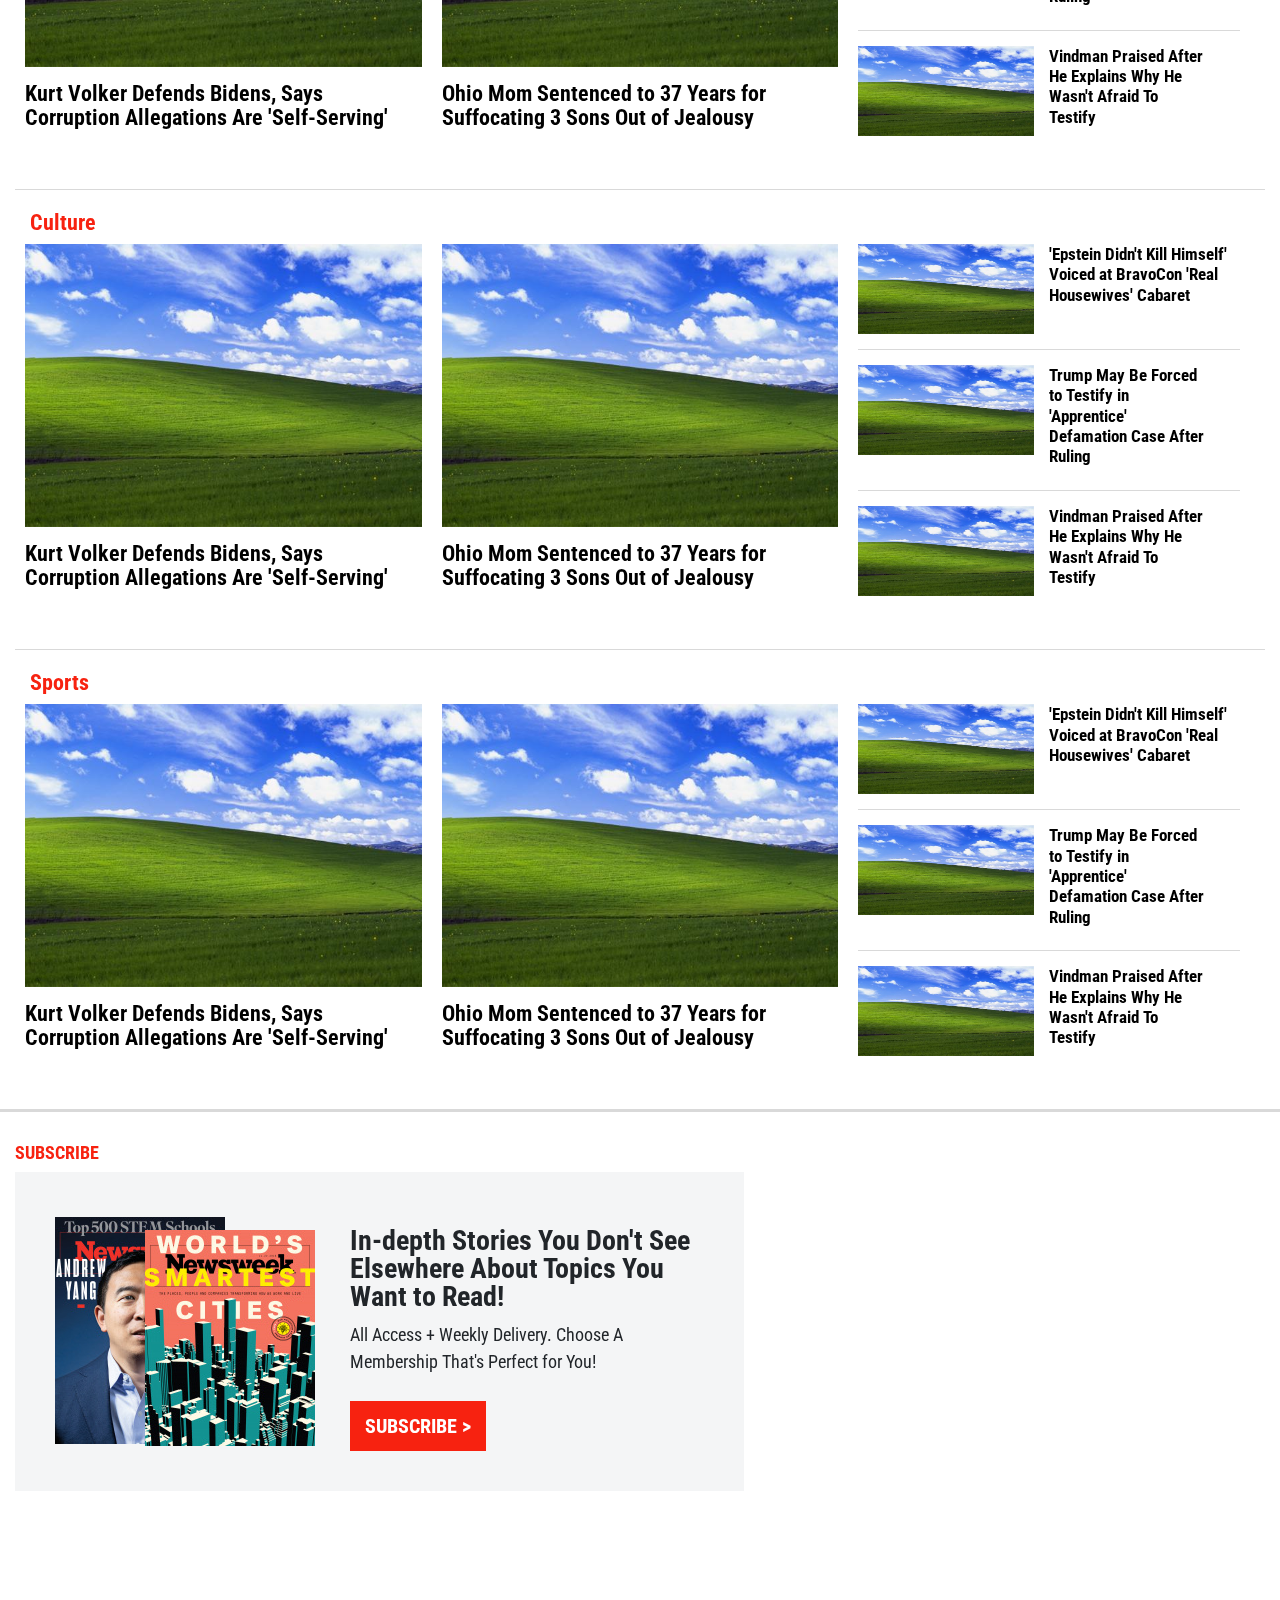
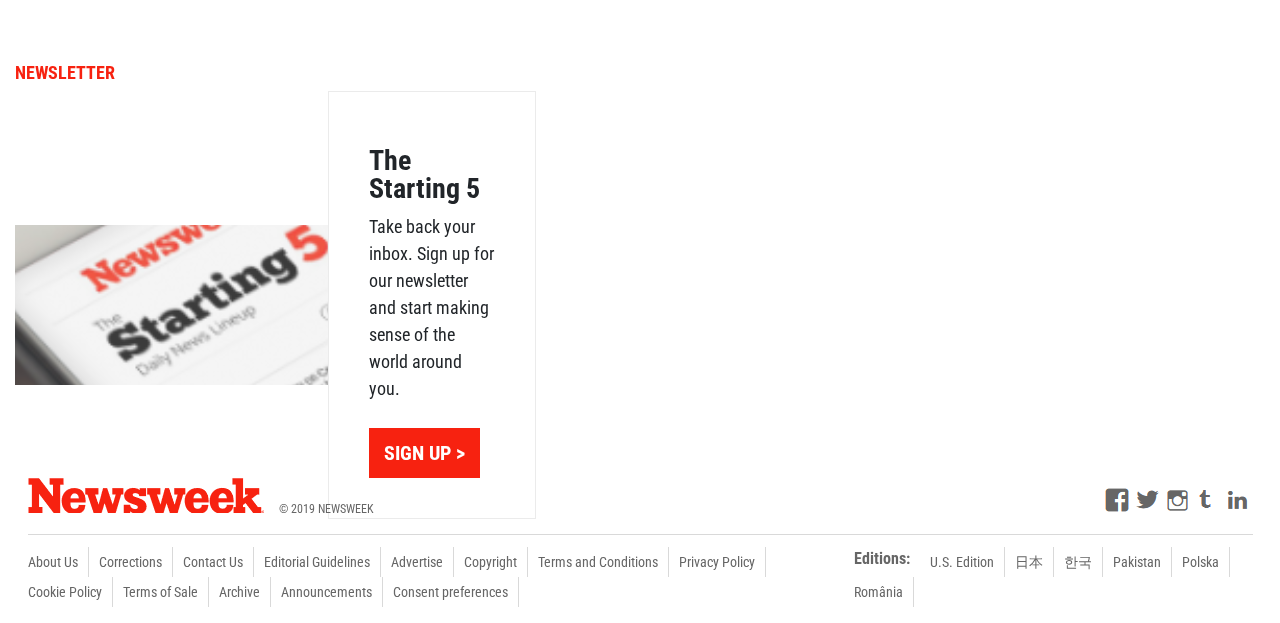
==== commit ff79782b: "fixed validator issue repeated id" ====
--- a/index.html
+++ b/index.html
@@ -882,7 +882,7 @@
           </div>
 
           <div class="container-fluid col-12 removingPadding">
-              <div class="container-fluid" id="featuredSlides">
+              <div class="container-fluid featuredSlides">
 
               <div class="col-12 col-md-4 inMag editorsSec">
                 <img src="images/placeholder.jpg" alt="Filler image for the Newsweek Page">
@@ -941,7 +941,7 @@
             <div class="col-12 secDivisor"></div>
 
             <div class="container-fluid col-12 removingPadding">
-              <div class="container-fluid" id="featuredSlides">
+              <div class="container-fluid featuredSlides">
 
                 <div class="col-12"><a href="#" class="lastGenres"><h4>U.S.</h4></a></div>
 
@@ -998,7 +998,7 @@
             <div class="col-12 secDivisor"></div>
 
             <div class="container-fluid col-12 removingPadding">
-              <div class="container-fluid" id="featuredSlides">
+              <div class="container-fluid featuredSlides">
 
                 <div class="col-12"><a href="#" class="lastGenres"><h4>World</h4></a></div>
 
@@ -1055,7 +1055,7 @@
             <div class="col-12 secDivisor"></div>
 
             <div class="container-fluid col-12 removingPadding">
-              <div class="container-fluid" id="featuredSlides">
+              <div class="container-fluid featuredSlides">
 
                 <div class="col-12"><a href="#" class="lastGenres"><h4>Business</h4></a></div>
 
@@ -1112,7 +1112,7 @@
             <div class="col-12 secDivisor"></div>
 
             <div class="container-fluid col-12 removingPadding">
-              <div class="container-fluid" id="featuredSlides">
+              <div class="container-fluid featuredSlides">
 
                 <div class="col-12"><a href="#" class="lastGenres"><h4>Tech & Science</h4></a></div>
 
@@ -1169,7 +1169,7 @@
             <div class="col-12 secDivisor"></div>
 
             <div class="container-fluid col-12 removingPadding">
-              <div class="container-fluid" id="featuredSlides">
+              <div class="container-fluid featuredSlides">
 
                 <div class="col-12"><a href="#" class="lastGenres"><h4>Culture</h4></a></div>
 
@@ -1226,7 +1226,7 @@
             <div class="col-12 secDivisor"></div>
 
             <div class="container-fluid col-12 removingPadding">
-              <div class="container-fluid" id="featuredSlides">
+              <div class="container-fluid featuredSlides">
 
                 <div class="col-12"><a href="#" class="lastGenres"><h4>Sports</h4></a></div>
 
--- a/css/style.css
+++ b/css/style.css
@@ -593,7 +593,7 @@
 #inMagazine2,
 #editorsPick,
 #editorsPick2,
-#featuredSlides {
+.featuredSlides {
   display: flex;
   flex-direction: column;
   margin-top: 20px;
@@ -842,12 +842,16 @@
 }
 
 .last {
-  margin-top: 10px;
+  margin-top: 20px;
+  margin-bottom: 30px;
 }
 
 .insideTheUltimateVeryLast {
   display: flex;
   flex-direction: column;
+  justify-content: center;
+  align-items: center;
+  text-align: center;
 }
 
 .insideTheUltimateVeryLastSec {
@@ -855,14 +859,16 @@
   padding: 40px;
 }
 
+
 .insideTheUltimateVeryLastSecImgs {
   background-image: url("../images/starting5.png");
-  width: 515px;
+  min-width: 313px;
+  max-width: 579px;
   height: 160px;
+  width: 579px;
   background-repeat: no-repeat;
-}
-
-
+  background-position: center;
+}
 
 /* FOOTER */
 
@@ -1079,7 +1085,7 @@
 
   #editorsPick,
   #editorsPick2,
-  #featuredSlides {
+  .featuredSlides {
     display: flex;
     flex-direction: row;
     flex-wrap: wrap;
@@ -1105,6 +1111,17 @@
 
   .theVeryLastSec {
     margin-top: -15px;
+  }
+
+  .insideTheVeryLast,
+  .insideTheUltimateVeryLast {
+    display: flex;
+    flex-direction: row;
+  }
+
+  .insideTheVeryLastSec,
+  .insideTheUltimateVeryLastSec {
+    text-align: left;
   }
 
   /* FOOTER */
@@ -1251,7 +1268,7 @@
     flex-direction: row;
   }
 
-  #featuredSlides {
+  .featuredSlides {
     display: flex;
     flex-direction: row;
     flex-wrap: wrap;
@@ -1272,6 +1289,17 @@
 
   .theVeryLastSec {
     margin-top: -15px;
+  }
+
+  .insideTheVeryLast,
+  .insideTheUltimateVeryLast {
+    display: flex;
+    flex-direction: row;
+  }
+
+  .insideTheVeryLastSec,
+  .insideTheUltimateVeryLastSec {
+    text-align: left;
   }
 
   /* FOOTER */
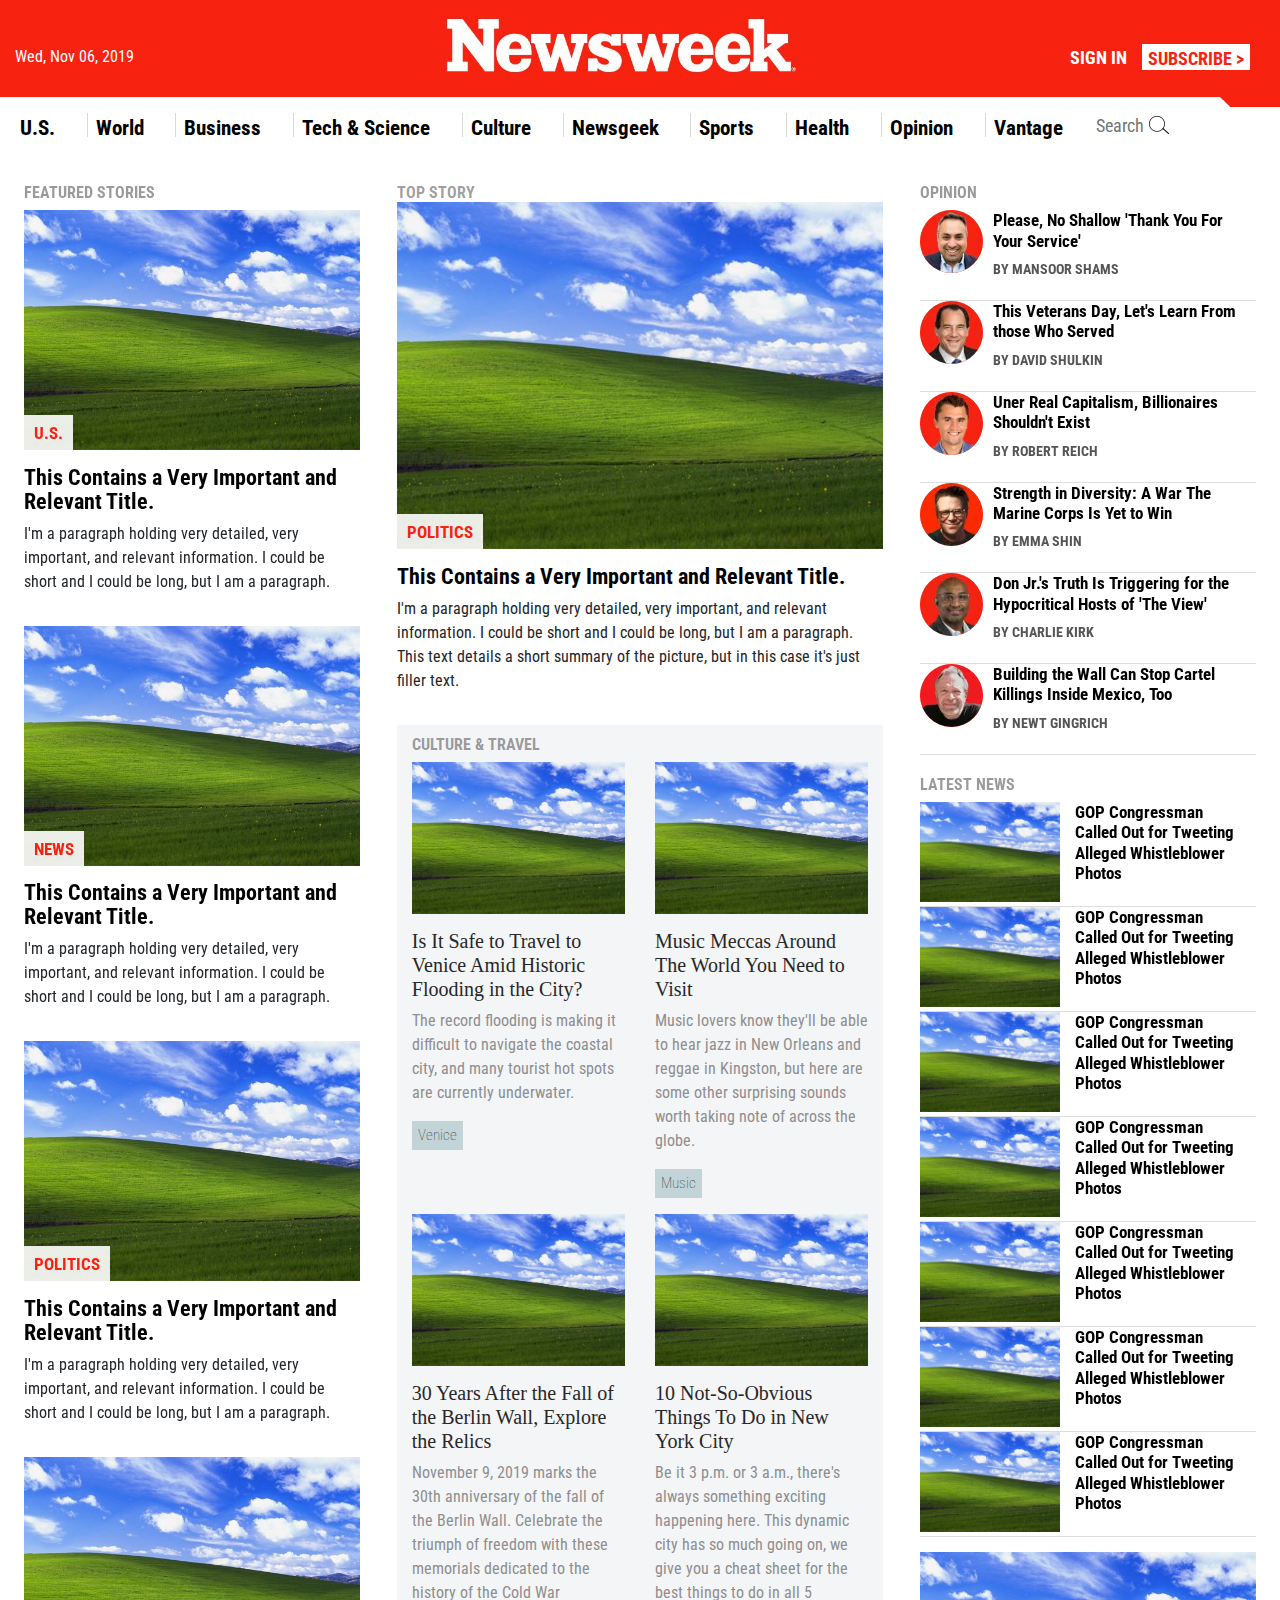
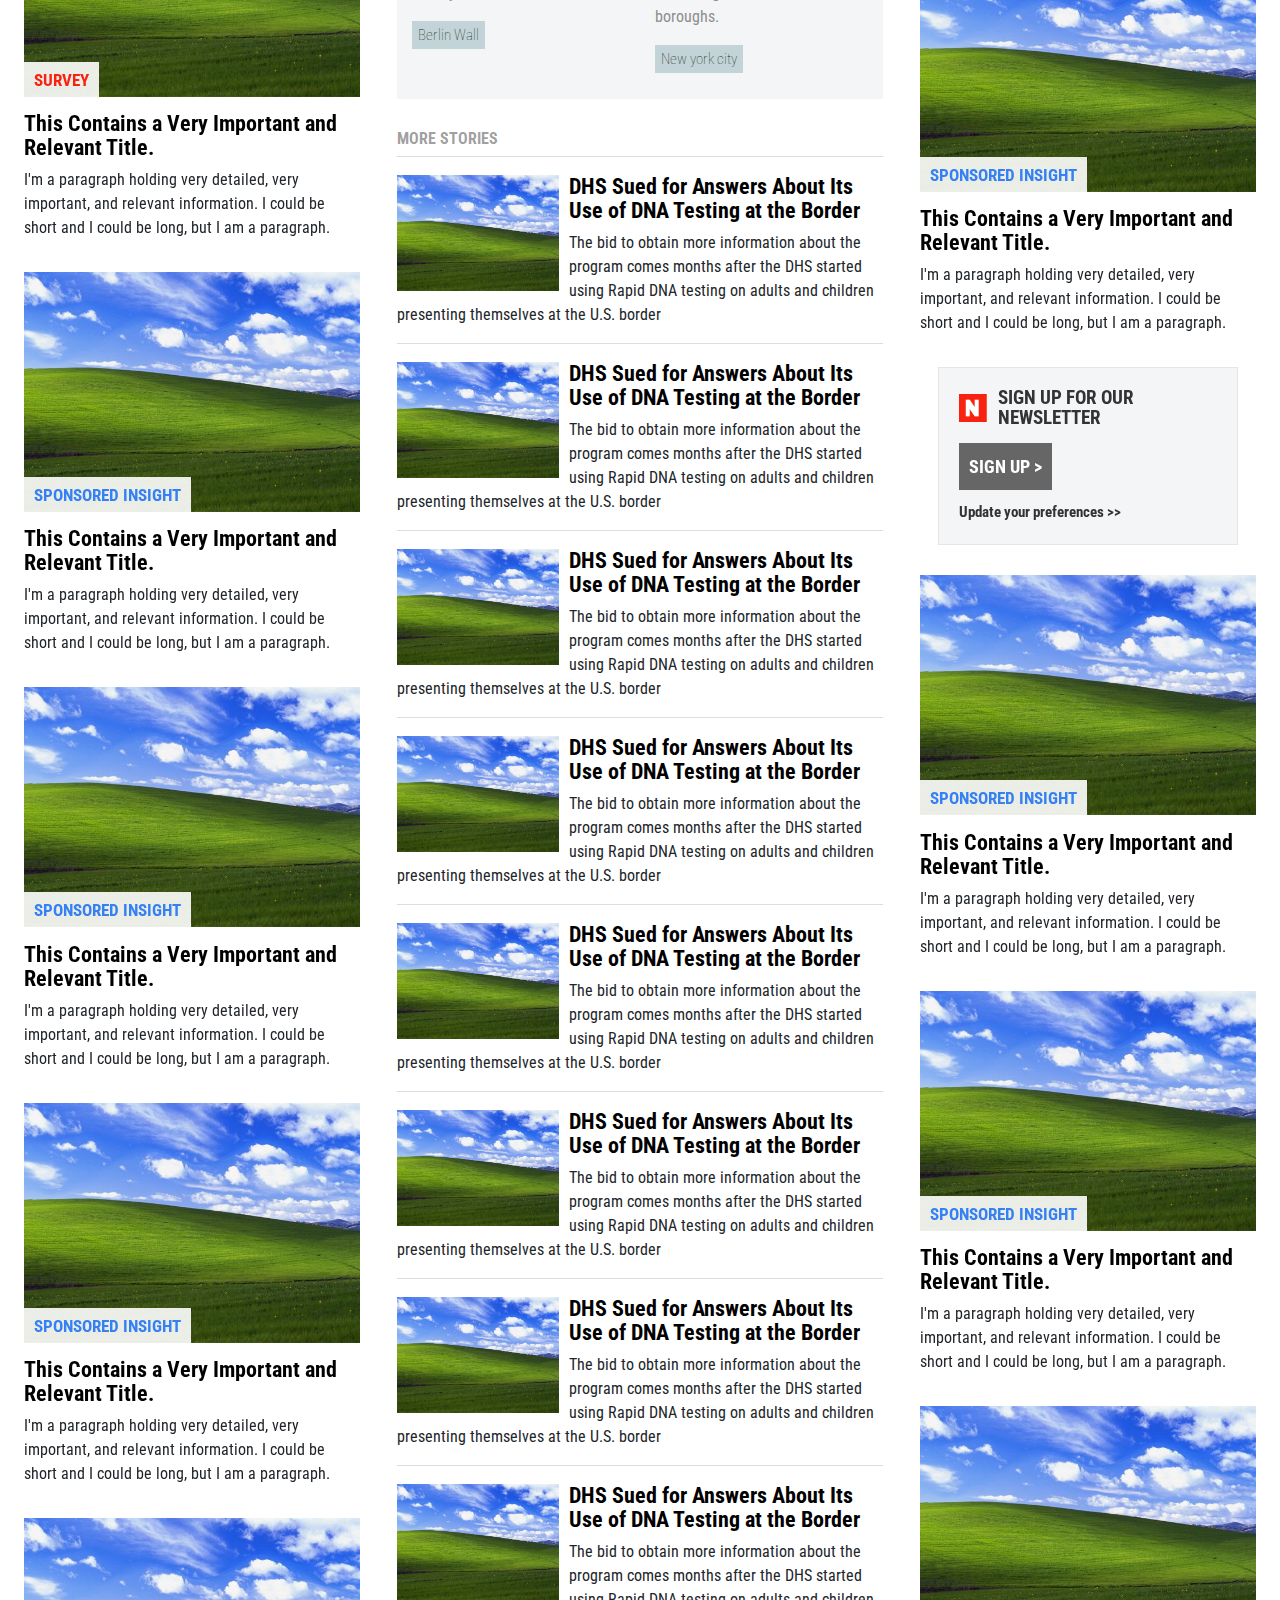
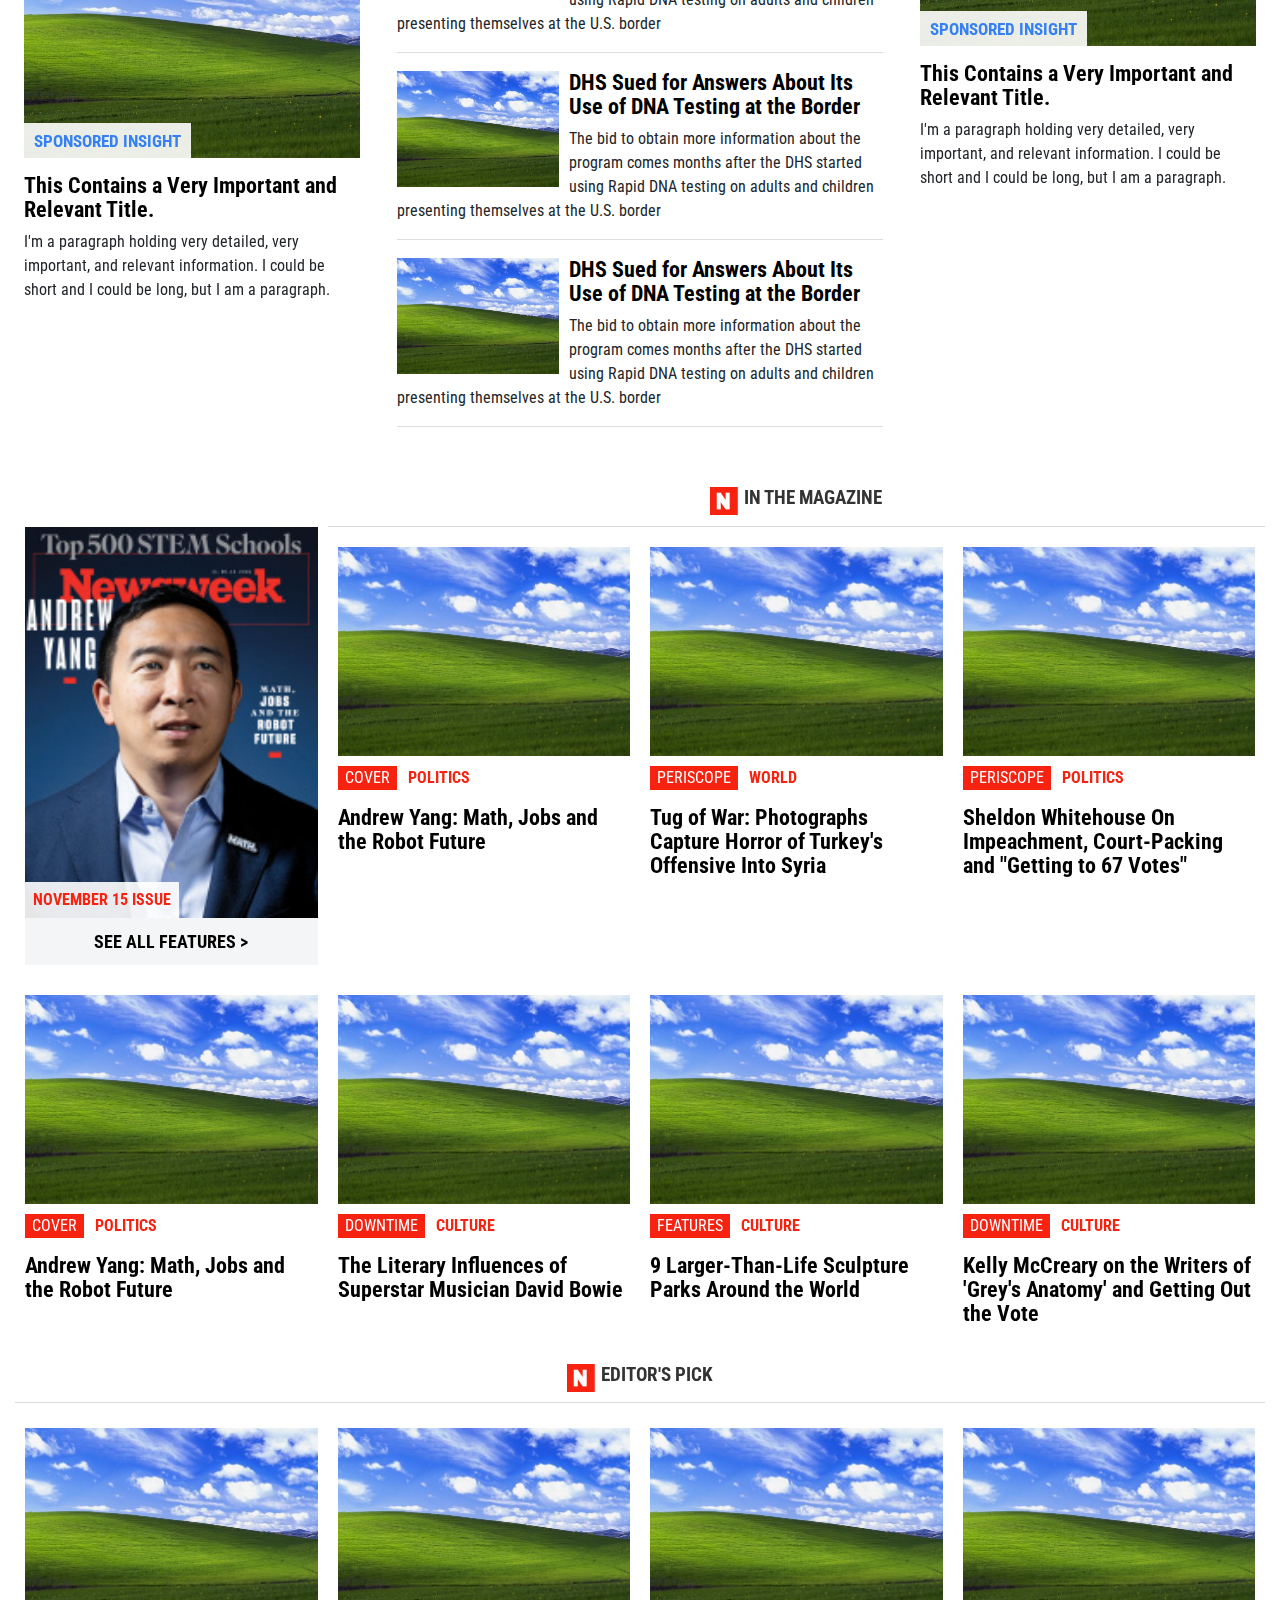
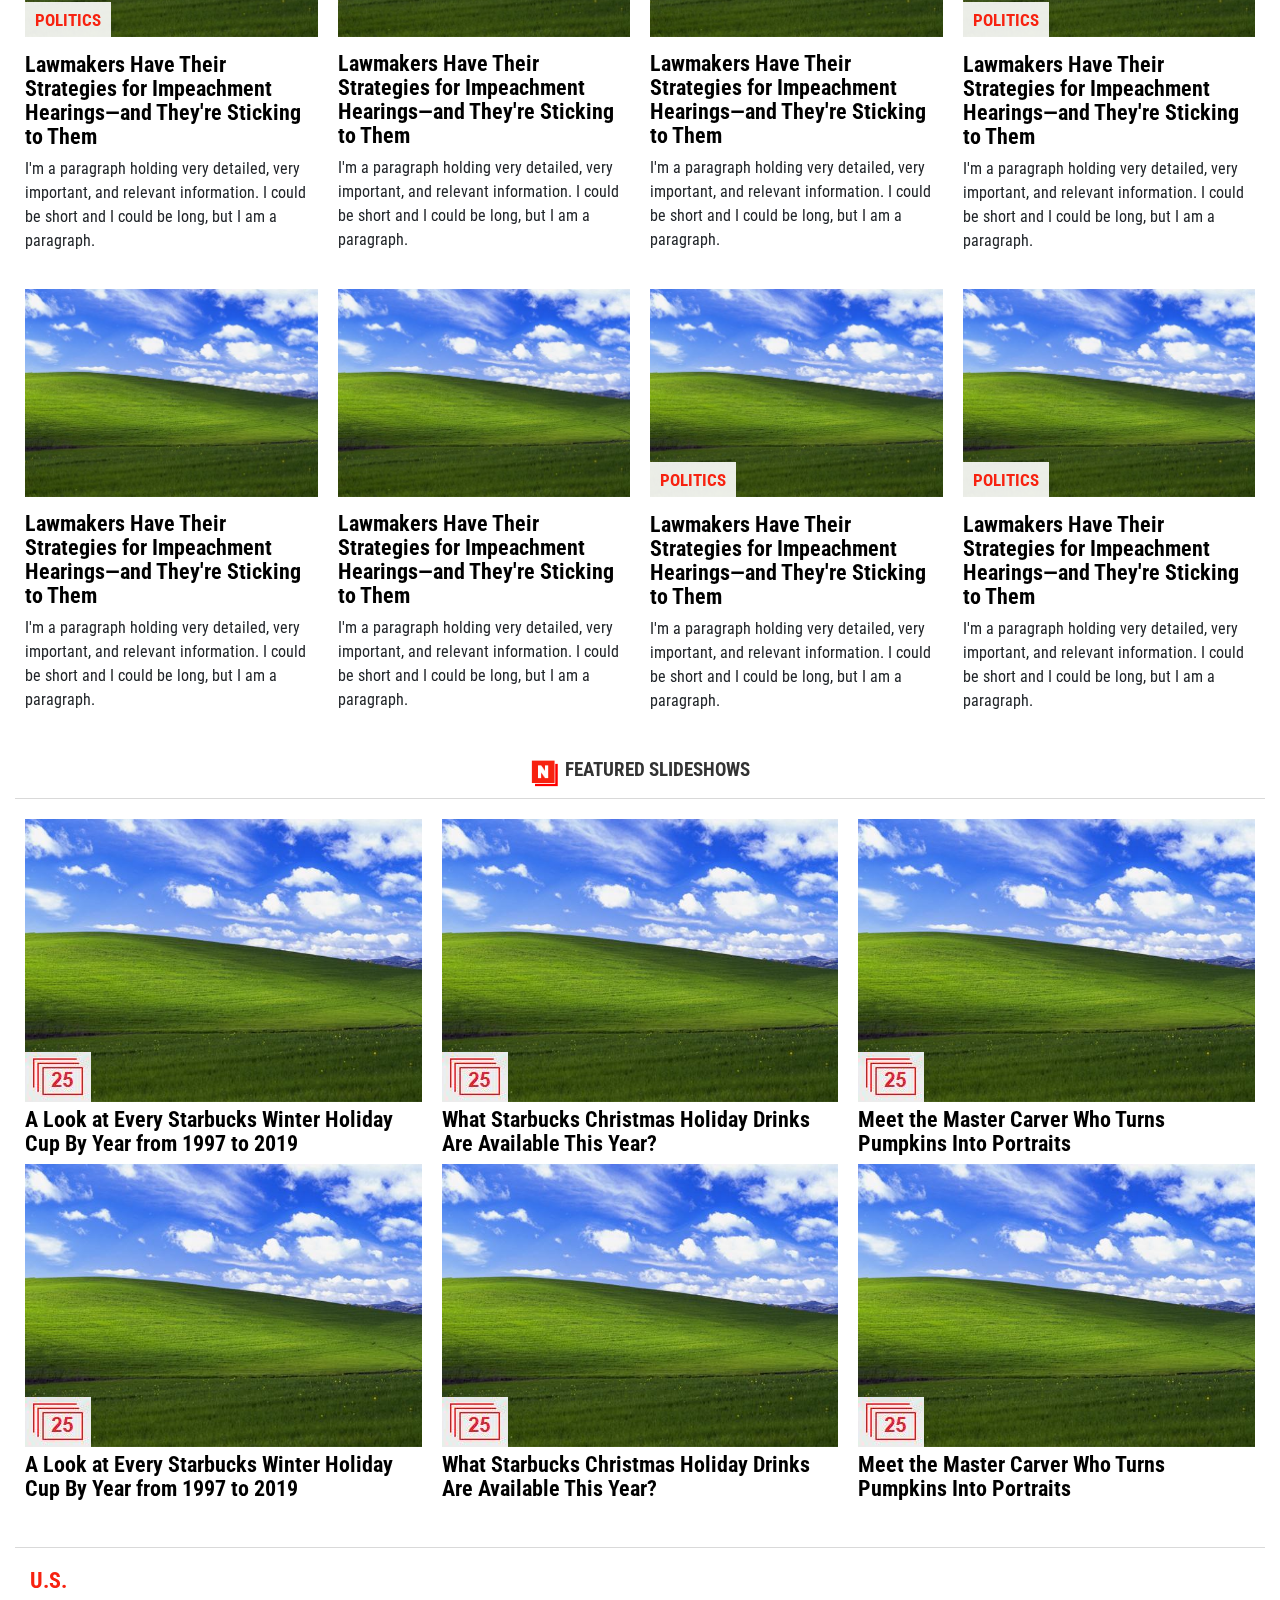
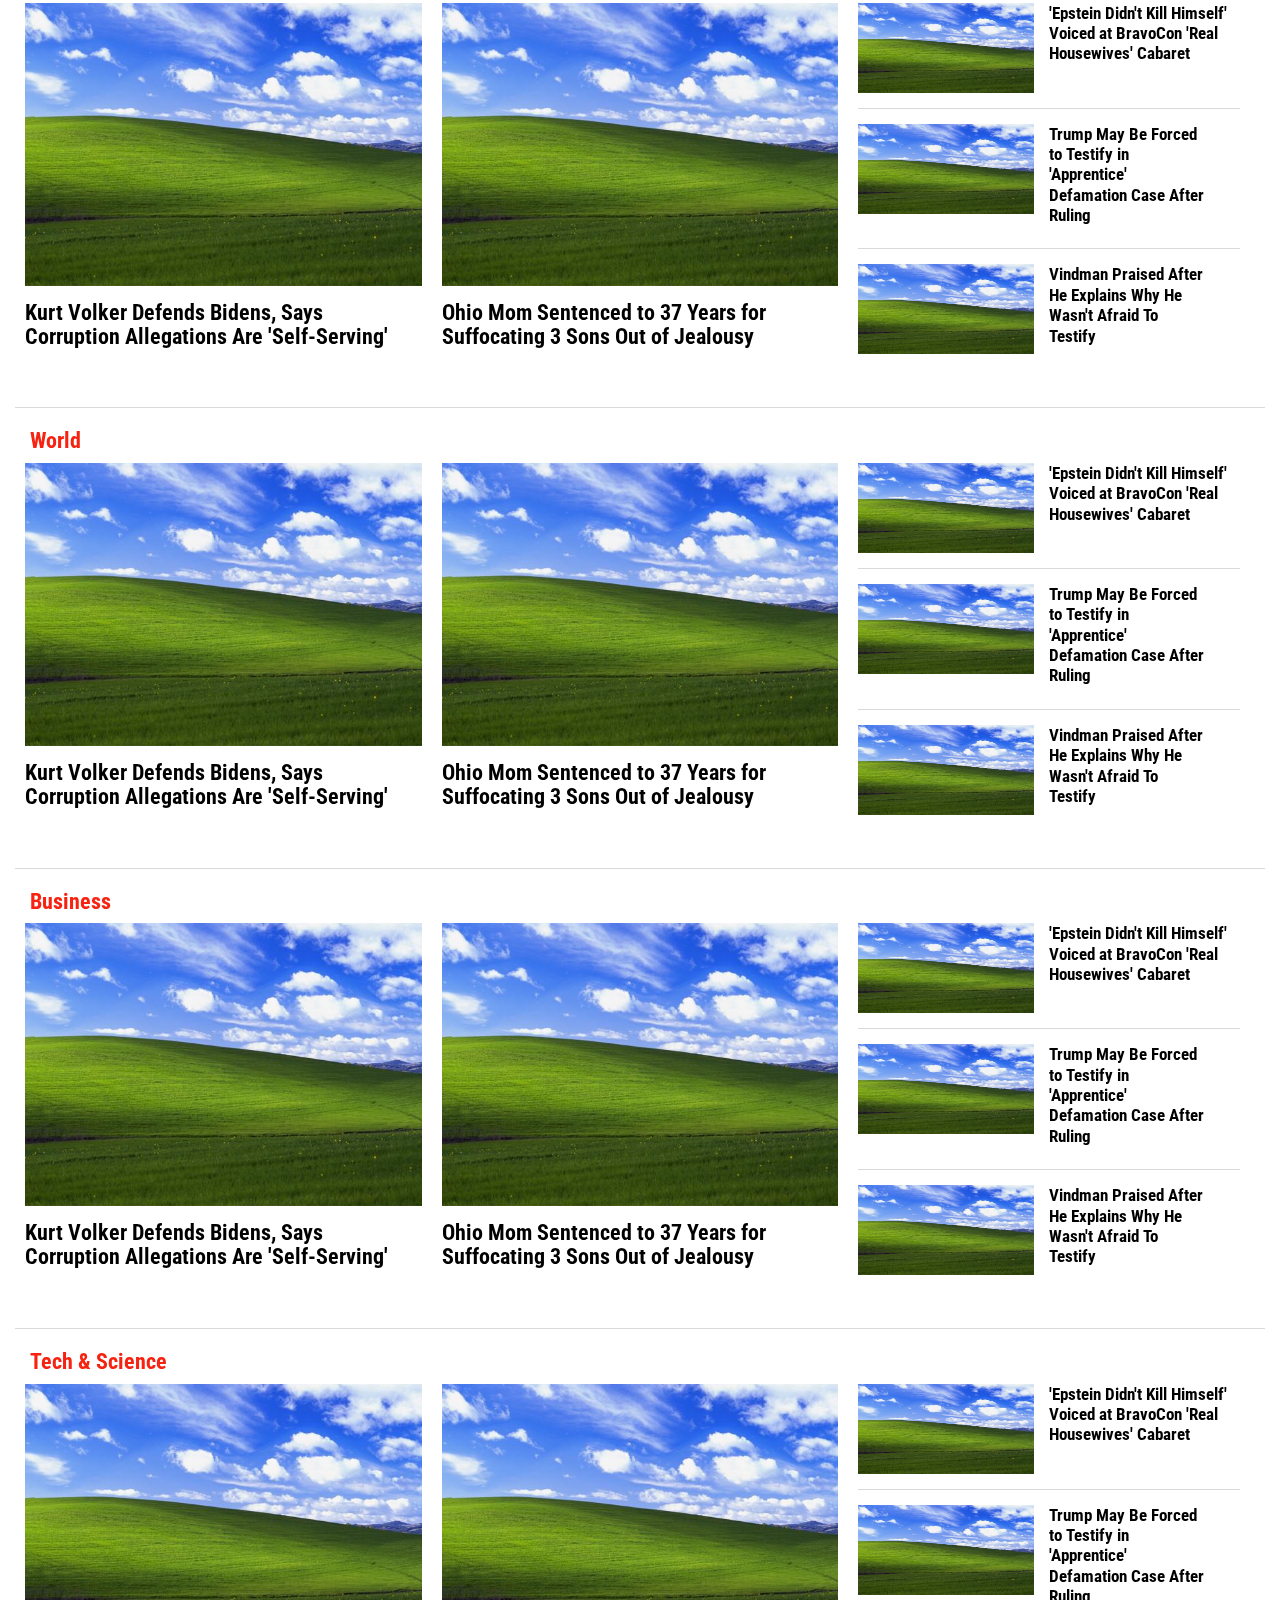
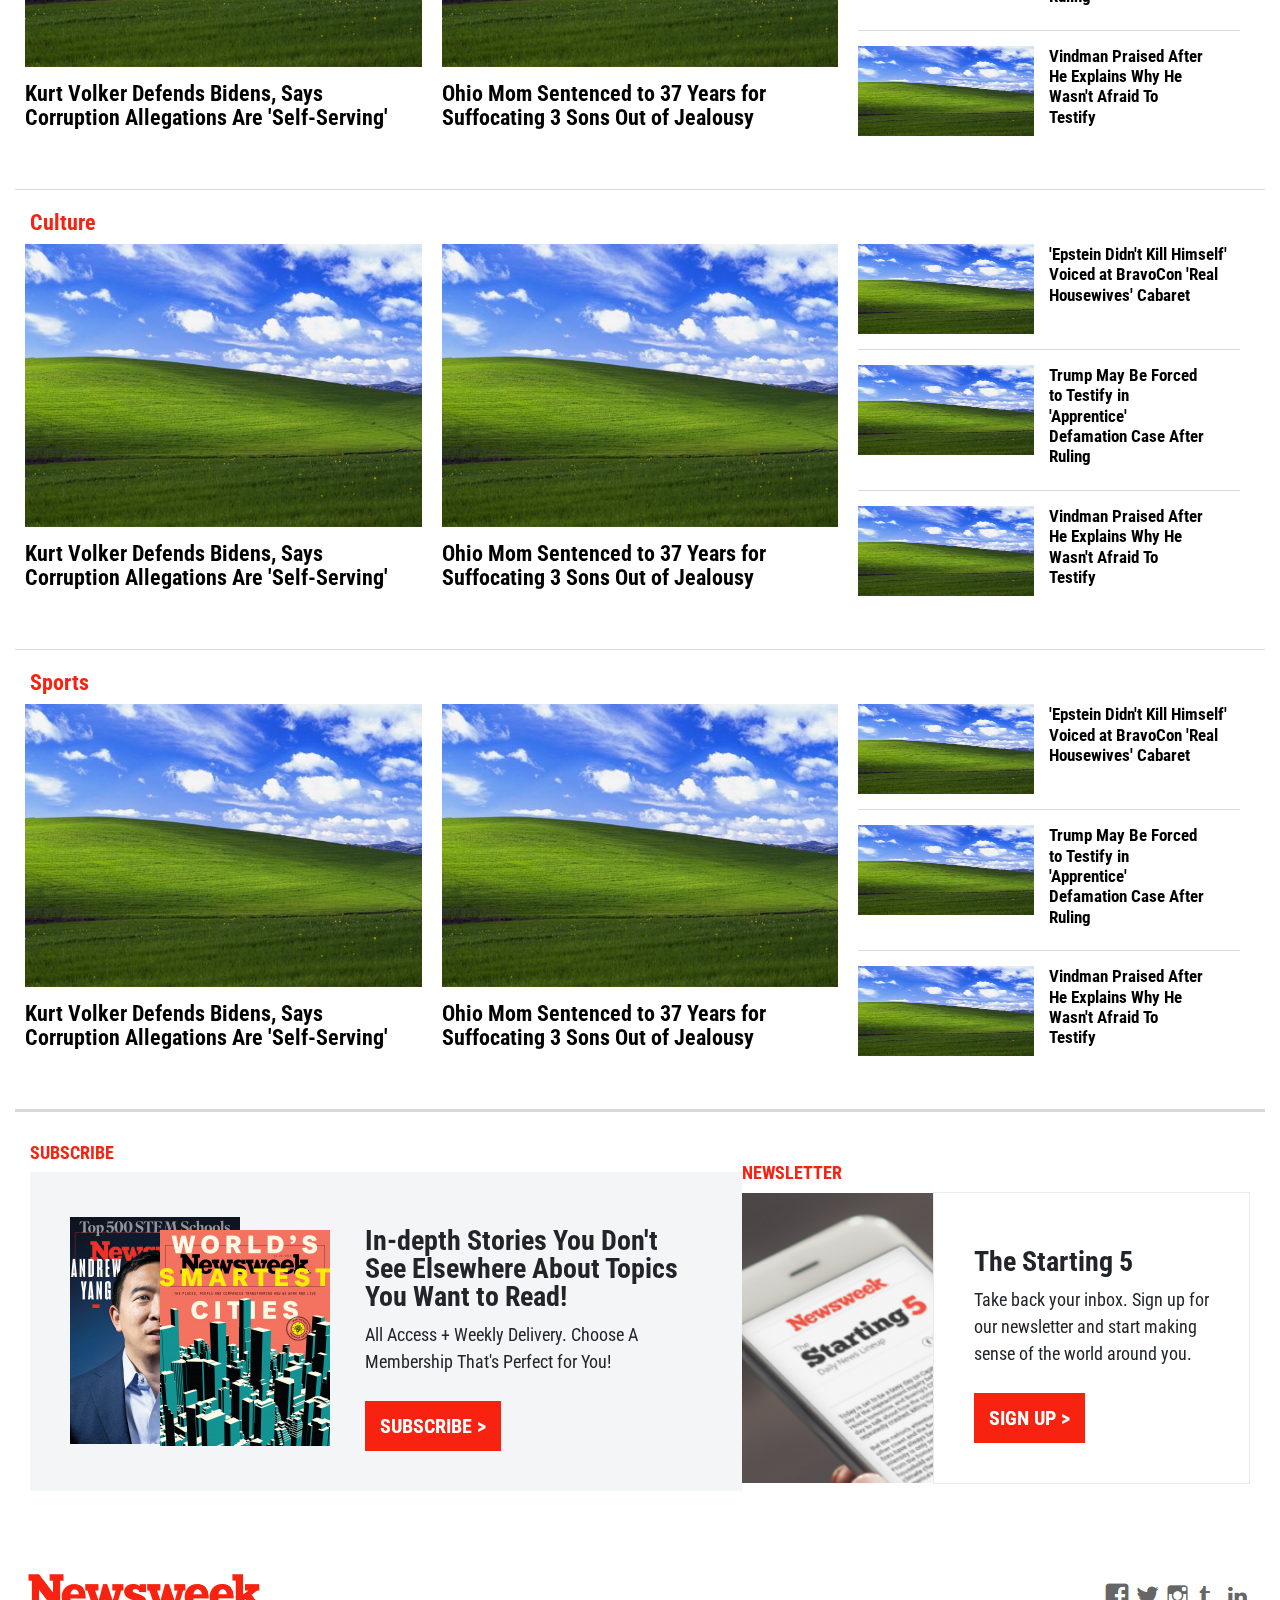
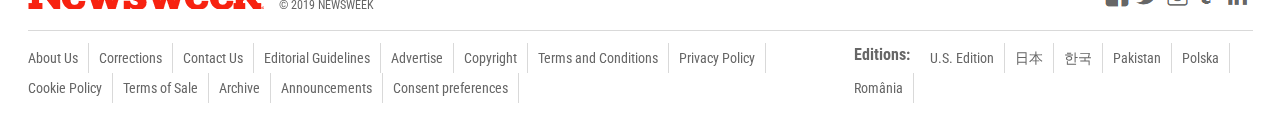
==== commit 36103a46: "Fixed images" ====
--- a/index.html
+++ b/index.html
@@ -1279,54 +1279,57 @@
             </div>
             <!-- END SIX -->
           <!-- LAST SECTION ENDS HERE -->
+          
+          <!-- HERE GOES THE PREFOOTER -->
+          <div class="col-12 secDivisor preFooterDivisor"></div>
+
+          <div class="container-fluid row hereLast">
+            
+            <div id="prefooter">
+              <div class="col-12 col-sm-12 col-md-12 col-lg-7 almostLast">
+                
+                <a href="#" class="lastGenres theVeryLastGenres"><h4>SUBSCRIBE</h4></a>
+                
+                <div class="insideTheVeryLast">
+                  <div class="insideTheVeryLastSecImgs">
+                    <div id="imageOne"><img src="images/novemberIssues.jpg" alt="November Issue 1 NewsWeek Page"></div>
+                    <div id="imageTwo"><img src="images/novemberIssues2.jpg" alt="November Issue NewsWeek Page" id="onTopOfIssueOne"></div>
+                  </div>
+    
+                  <div class="insideTheVeryLastSec">
+                    <h3 class="theVeryLastTitle">In-depth Stories You Don't See Elsewhere About Topics You Want to Read!</h3>
+                    <p class="theVeryLastP">All Access + Weekly Delivery. Choose A Membership That's Perfect for You!</p>
+                    <a href="#" class="theVeryLastButton">SUBSCRIBE ></a>
+                  </div>
+                </div>
+  
+              </div>
+  
+              <div class="col-12 col-sm-12 col-md-12 col-lg-5 last">
+                
+                <a href="#" class="lastGenres theVeryLastGenres"><h4>NEWSLETTER</h4></a>
+                
+                <div class="insideTheUltimateVeryLast">
+                  <div class="insideTheUltimateVeryLastSecImgs">
+                    <img src="images/starting5.png" alt="Starting 5 image" id="imageGoesHere">
+                  </div>
+    
+                  <div class="insideTheUltimateVeryLastSec">
+                    <h3 class="theVeryLastTitle">The Starting 5</h3>
+                    <p class="theVeryLastP">Take back your inbox. Sign up for our newsletter and start making sense of the world around you.</p>
+                    <a href="#" class="theVeryLastButton">SIGN UP ></a>
+                  </div>
+                </div>
+  
+              </div>
+            </div>
+            
+          </div>
+          <!-- HERE ENDS THE PREFOOTER YAY!!!!! -->
+
         </div>
         <!-- THE BOTTOM HALF OF PAGE ENDS HERE  -->
 
-        <!-- HERE GOES THE PREFOOTER -->
-        <div class="col-12 secDivisor preFooterDivisor"></div>
-
-        <div class="container-fluid row hereLast">
-          <div class="col-12" id="preFooter">
-            
-            <div class="col-12 col-lg-7 almostLast">
-              
-              <a href="#" class="lastGenres theVeryLastGenres"><h4>SUBSCRIBE</h4></a>
-              
-              <div class="insideTheVeryLast">
-                <div class="insideTheVeryLastSecImgs">
-                  <div id="imageOne"><img src="images/novemberIssues.jpg" alt="November Issue 1 NewsWeek Page"></div>
-                  <div id="imageTwo"><img src="images/novemberIssues2.jpg" alt="November Issue NewsWeek Page" id="onTopOfIssueOne"></div>
-                </div>
-  
-                <div class="insideTheVeryLastSec">
-                  <h3 class="theVeryLastTitle">In-depth Stories You Don't See Elsewhere About Topics You Want to Read!</h3>
-                  <p class="theVeryLastP">All Access + Weekly Delivery. Choose A Membership That's Perfect for You!</p>
-                  <a href="#" class="theVeryLastButton">SUBSCRIBE ></a>
-                </div>
-              </div>
-
-            </div>
-
-            <div class="col-12 col-lg-5 last">
-              
-              <a href="#" class="lastGenres theVeryLastGenres"><h4>NEWSLETTER</h4></a>
-              
-              <div class="insideTheUltimateVeryLast">
-                <div class="insideTheUltimateVeryLastSecImgs">
-                </div>
-  
-                <div class="insideTheUltimateVeryLastSec">
-                  <h3 class="theVeryLastTitle">The Starting 5</h3>
-                  <p class="theVeryLastP">Take back your inbox. Sign up for our newsletter and start making sense of the world around you.</p>
-                  <a href="#" class="theVeryLastButton">SIGN UP ></a>
-                </div>
-              </div>
-
-            </div>
-            
-          </div>
-        </div>
-        <!-- HERE ENDS THE PREFOOTER YAY!!!!! -->
     </main>
 
     <footer>
--- a/css/style.css
+++ b/css/style.css
@@ -5,6 +5,8 @@
   margin: auto;
   overflow-x: hidden;
   font-family: 'Roboto Condensed', sans-serif;
+  position: relative;
+  z-index: -4;
 }
 
 a {
@@ -51,7 +53,8 @@
 #signIn {
   font-weight: bolder;
   font-size: 14px;
-  padding-right: 15px;text-decoration: none;
+  padding-right: 15px;
+  text-decoration: none;
 }
 
 #subscribe {
@@ -157,7 +160,8 @@
 #stickySignIn {
   font-weight: bolder;
   font-size: 14px;
-  padding-right: 15px;text-decoration: none;
+  padding-right: 15px;
+  text-decoration: none;
 }
 
 #stickySubscribe {
@@ -169,11 +173,6 @@
   height: 26px;
 }
 
-body {
-  position: relative;
-  z-index: -4;
-}
-
 /* MAIN */
 
 main {
@@ -212,7 +211,7 @@
 
 .sectionTitle h4 {
   font-weight: bold;
-  color:rgba(3,3,3,.4);
+  color: rgba(3, 3, 3, 0.4);
   font-size: 16px;
 }
 
@@ -245,7 +244,7 @@
   color: #f72210;
   font-weight: bold;
   font-size: 17px;
-  background-color: rgba(255,255,255,.9);
+  background-color: rgba(255, 255, 255, 0.9);
   padding: 6px 10px 4px 10px;
   text-align: center;
   position: relative;
@@ -286,6 +285,25 @@
 }
 
 /* TOP STORY */
+.opinionTitle h4 {
+  color: black;
+  font-weight: bold;
+  font-size: 17px;
+}
+
+.lastGenres h4 {
+  font-weight: bold;
+  font-size: 22px;
+}
+
+.theVeryLastGenres h4 {
+  font-size: 18px;
+}
+
+.opinionTitle h4:hover {
+  color: #f72210;
+}
+
 #topStory a h4 {
   width: 95%;
   margin: auto;
@@ -389,7 +407,6 @@
   margin-right: 10px;
 }
 
-
 /* OPINION */
 .insideOpinion {
   display: flex;
@@ -403,16 +420,6 @@
 
 .opinionTitle:hover {
   text-decoration: none;
-}
-
-.opinionTitle h4 {
-  color: black;
-  font-weight: bold;
-  font-size: 17px;
-}
-
-.opinionTitle h4:hover {
-  color: #f72210;
 }
 
 .opinionSub {
@@ -430,9 +437,6 @@
   display: flex;
   flex-direction: column;
   margin: 0 15px;
-}
-
-.insideLatestNews {
   padding-bottom: 15px;
 }
 
@@ -520,7 +524,7 @@
   padding-left: 0;
 }
 
-#inTheMagazineSectionBottom  {
+#inTheMagazineSectionBottom {
   padding-right: 0;
   padding-left: 0;
 }
@@ -533,6 +537,29 @@
   width: 100%;
   padding-right: 0;
   padding-left: 0;
+}
+
+.divisorImg img {
+  width: 29px;
+  height: 28px;
+  padding-right: 0;
+}
+
+.inMagTop img {
+  height: auto;
+  width: 100%;
+}
+
+.inMag img {
+  width: 100%;
+}
+
+.editorsSec img {
+  width: 100%;
+}
+
+.lastSecImg img {
+  max-height: 90px;
 }
 
 #andrewYang img {
@@ -545,7 +572,7 @@
   font-size: 16px;
   color: #f72210;
   padding: 6px 8px;
-  background-color: rgba(255,255,255,0.9);
+  background-color: rgba(255, 255, 255, 0.9);
   position: relative;
   top: -36px;
 }
@@ -576,12 +603,6 @@
   padding-bottom: 8px;
 }
 
-.divisorImg img {
-  width: 29px;
-  height: 28px;
-  padding-right: 0;
-}
-
 .inTheTitle {
   font-weight: bold;
   font-size: 19px;
@@ -610,19 +631,10 @@
   width: 100%;
 }
 
-.inMagTop img {
-  height: auto;
-  width: 100%;
-}
-
 .inMag {
   width: 100%;
   padding-right: 0;
   padding-left: 0;
-}
-
-.inMag img {
-  width: 100%;
 }
 
 .inMagText {
@@ -654,7 +666,7 @@
 
 #editorsPick {
   display: flex;
-  flex-direction:column;
+  flex-direction: column;
   width: 100%;
   padding: 0;
   margin-left: 0;
@@ -671,10 +683,6 @@
   width: 100%;
   padding-left: 0;
   padding-right: 0;
-}
-
-.editorsSec img {
-  width: 100%;
 }
 
 #editorsPick2 {
@@ -707,11 +715,6 @@
   color: #f72210;
 }
 
-.lastGenres h4 {
-  font-weight: bold;
-  font-size: 22px;
-}
-
 .theVeryLastSec {
   margin-top: 15px;
 }
@@ -735,10 +738,6 @@
   padding-right: 15px;
 }
 
-.lastSecImg img {
-  max-height: 90px;
-}
-
 .lastSecText {
   padding-left: 0;
   padding-right: 0;
@@ -755,11 +754,8 @@
 .hereLast {
   margin-right: 0;
   margin-left: 0;
-  margin-bottom: 80px;
-}
-
-.theVeryLastGenres h4 {
-  font-size: 18px;
+  margin-bottom: 30px;
+  margin-top: 30px;
 }
 
 #preFooter {
@@ -844,6 +840,7 @@
 .last {
   margin-top: 20px;
   margin-bottom: 30px;
+  width: 100%;
 }
 
 .insideTheUltimateVeryLast {
@@ -859,15 +856,11 @@
   padding: 40px;
 }
 
-
-.insideTheUltimateVeryLastSecImgs {
-  background-image: url("../images/starting5.png");
+.insideTheUltimateVeryLastSecImgs img {
+  height: 160px;
+  width: 100vw;
+  max-width: 100%;
   min-width: 313px;
-  max-width: 579px;
-  height: 160px;
-  width: 579px;
-  background-repeat: no-repeat;
-  background-position: center;
 }
 
 /* FOOTER */
@@ -916,6 +909,18 @@
   padding-right: 0;
   padding-left: 0;
   margin-bottom: 12px;
+}
+
+.menu li a {
+  font-weight: normal;
+  color: #666;
+  line-height: 30px;
+  font-size: 14px;
+}
+
+.menu li a:hover {
+  color: black;
+  text-decoration: none;
 }
 
 #socialIcons a {
@@ -992,28 +997,16 @@
   padding-left: 0;
 }
 
+.menu li {
+  border-right: 1px solid #d9d9d9;
+  padding-right: 10px;
+  padding-left: 10px;
+}
+
 #editions li:first-child {
   border-right: none;
   font-weight: bold;
   color: #666;
-}
-
-.menu li {
-  border-right: 1px solid #d9d9d9;;
-  padding-right: 10px;
-  padding-left: 10px;
-}
-
-.menu li a {
-  font-weight: normal;
-  color: #666;
-  line-height: 30px;
-  font-size: 14px;
-}
-
-.menu li a:hover {
-  color: black;
-  text-decoration: none;
 }
 
 @media only screen and (min-width: 432px) and (max-width: 766px) {
@@ -1033,7 +1026,7 @@
   #stickySubscribe {
     font-size: 18px;
   }
-  
+
   #whiteNavPart {
     position: absolute;
     visibility: hidden;
@@ -1062,9 +1055,9 @@
   }
 
   #opinion {
-  width: 100%;
-  padding-right: 10px;
-  padding-left: 10px;
+    width: 100%;
+    padding-right: 10px;
+    padding-left: 10px;
   }
 
   #topStory a h4 {
@@ -1090,7 +1083,7 @@
     flex-direction: row;
     flex-wrap: wrap;
   }
-  
+
   .inMagTop {
     width: 34%;
     padding: 0 10px;
@@ -1124,7 +1117,14 @@
     text-align: left;
   }
 
+  .insideTheUltimateVeryLastSecImgs img {
+    height: 265px;
+    width: 191px;
+    min-width: 191px;
+  }
+
   /* FOOTER */
+
   /* TOP PART */
   #logoCr {
     display: flex;
@@ -1140,13 +1140,12 @@
     display: flex;
     align-items: center;
     justify-content: flex-end;
-    padding-right: 0px;
+    padding-right: 0;
   }
 }
 
 /* LARGE VIEW */
 @media only screen and (min-width: 992px) {
-
   #theHeader {
     padding-right: 0;
     padding-left: 0;
@@ -1160,6 +1159,8 @@
   #whiteNavPart {
     margin-left: 0;
     margin-right: 0;
+    position: static;
+    visibility: visible;
   }
 
   #signIn,
@@ -1214,11 +1215,6 @@
     height: 100%;
   }
 
-  #whiteNavPart {
-    position: static;
-    visibility: visible;
-  }
-
   #burguer {
     position: absolute;
     visibility: hidden;
@@ -1273,7 +1269,12 @@
     flex-direction: row;
     flex-wrap: wrap;
   }
-  
+
+  #prefooter {
+    display: flex;
+    flex-direction: row;
+  }
+
   .inMagTop {
     width: 34%;
     padding: 0 10px;
@@ -1300,6 +1301,12 @@
   .insideTheVeryLastSec,
   .insideTheUltimateVeryLastSec {
     text-align: left;
+  }
+
+  .insideTheUltimateVeryLastSecImgs img {
+    height: 290px;
+    width: 191px;
+    min-width: 191px;
   }
 
   /* FOOTER */
@@ -1319,12 +1326,11 @@
     display: flex;
     align-items: center;
     justify-content: flex-end;
-    padding-right: 0px;
+    padding-right: 0;
   }
 
   #editions {
     margin-left: 10px;
     justify-content: flex-end;
   }
-
-}+}
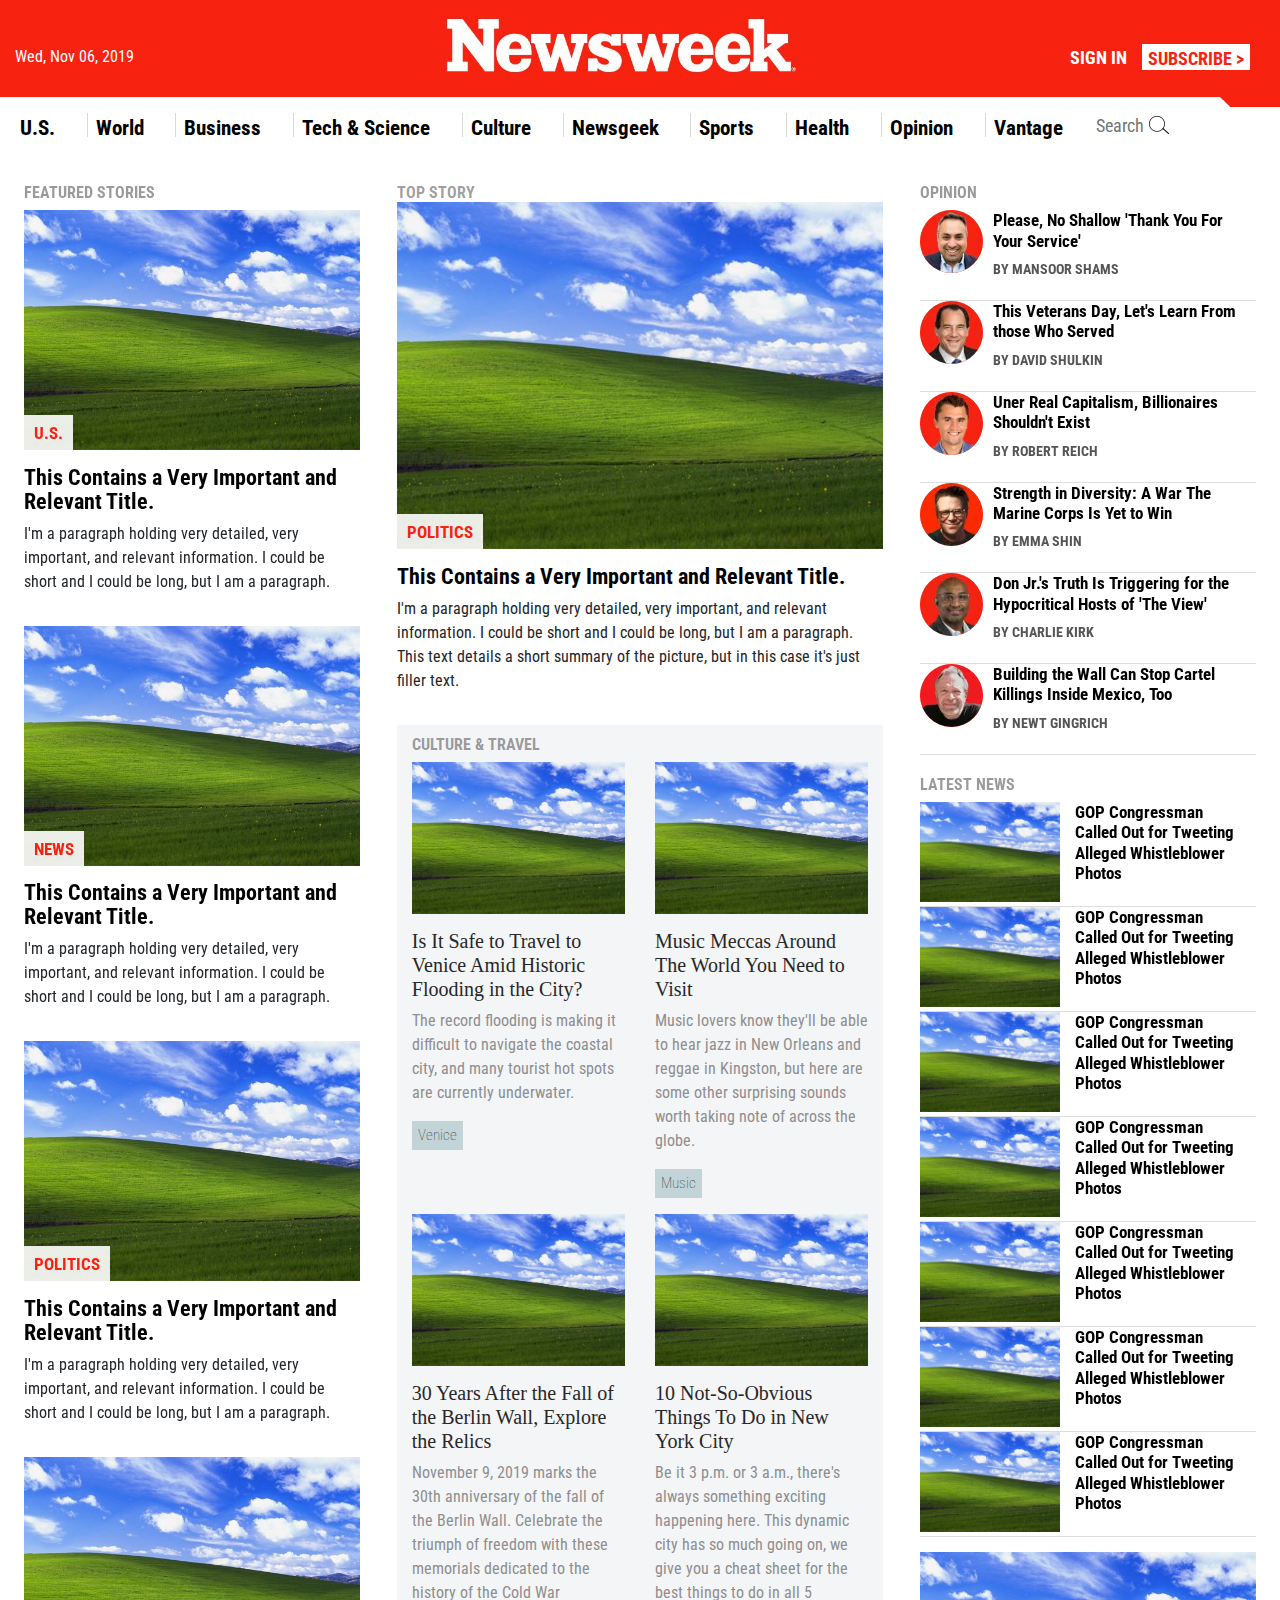
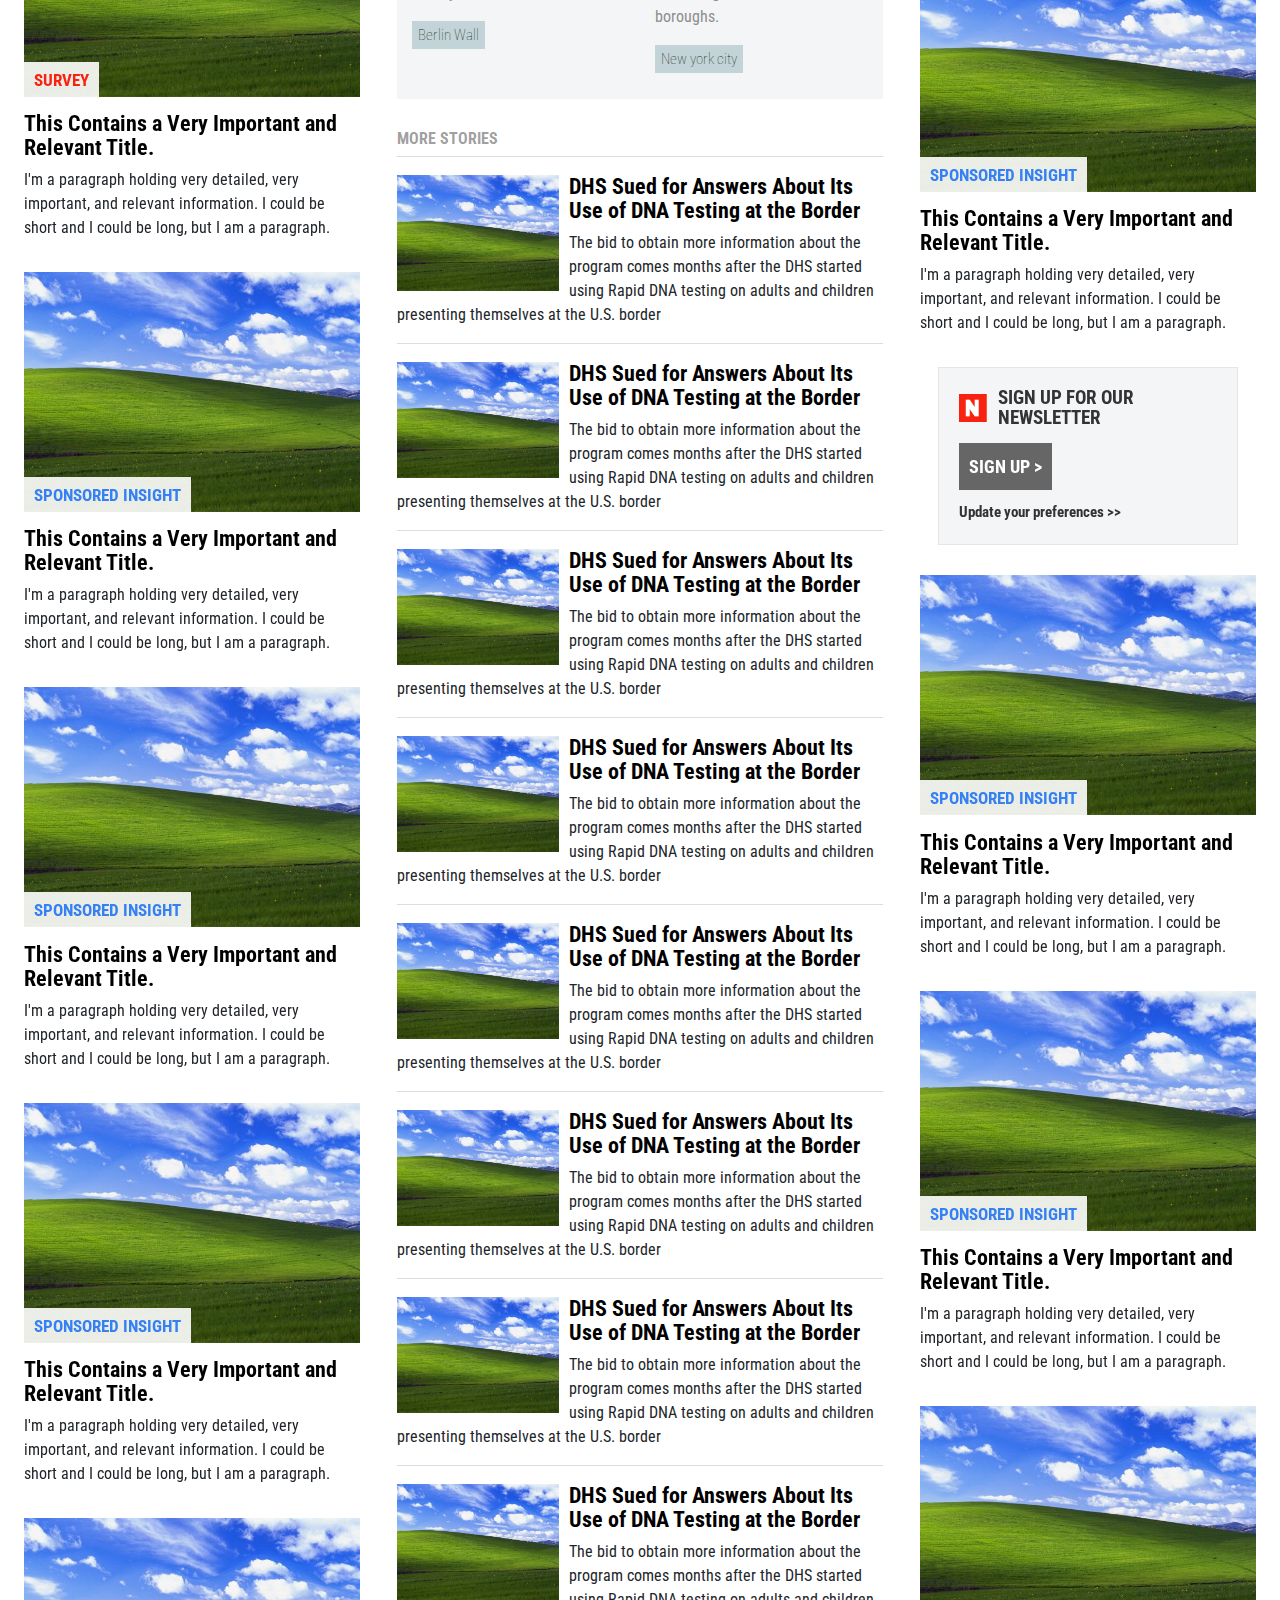
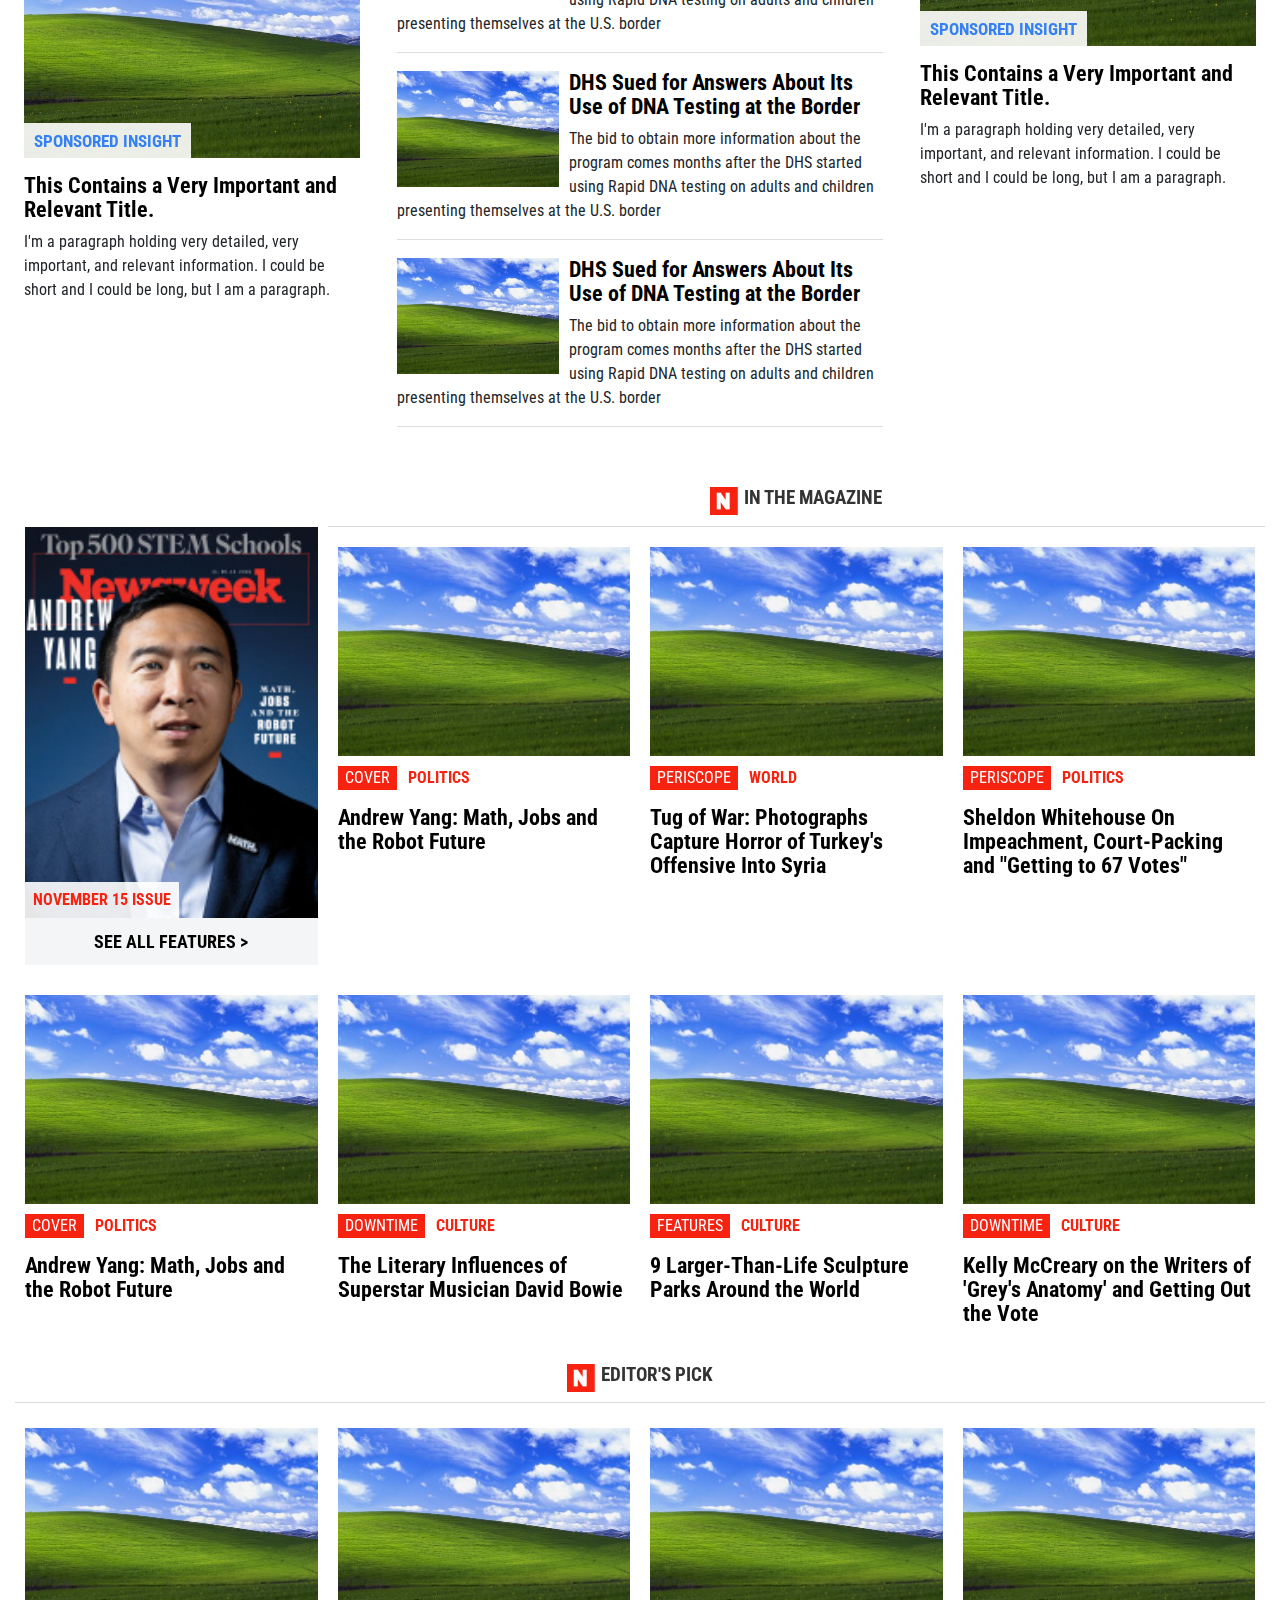
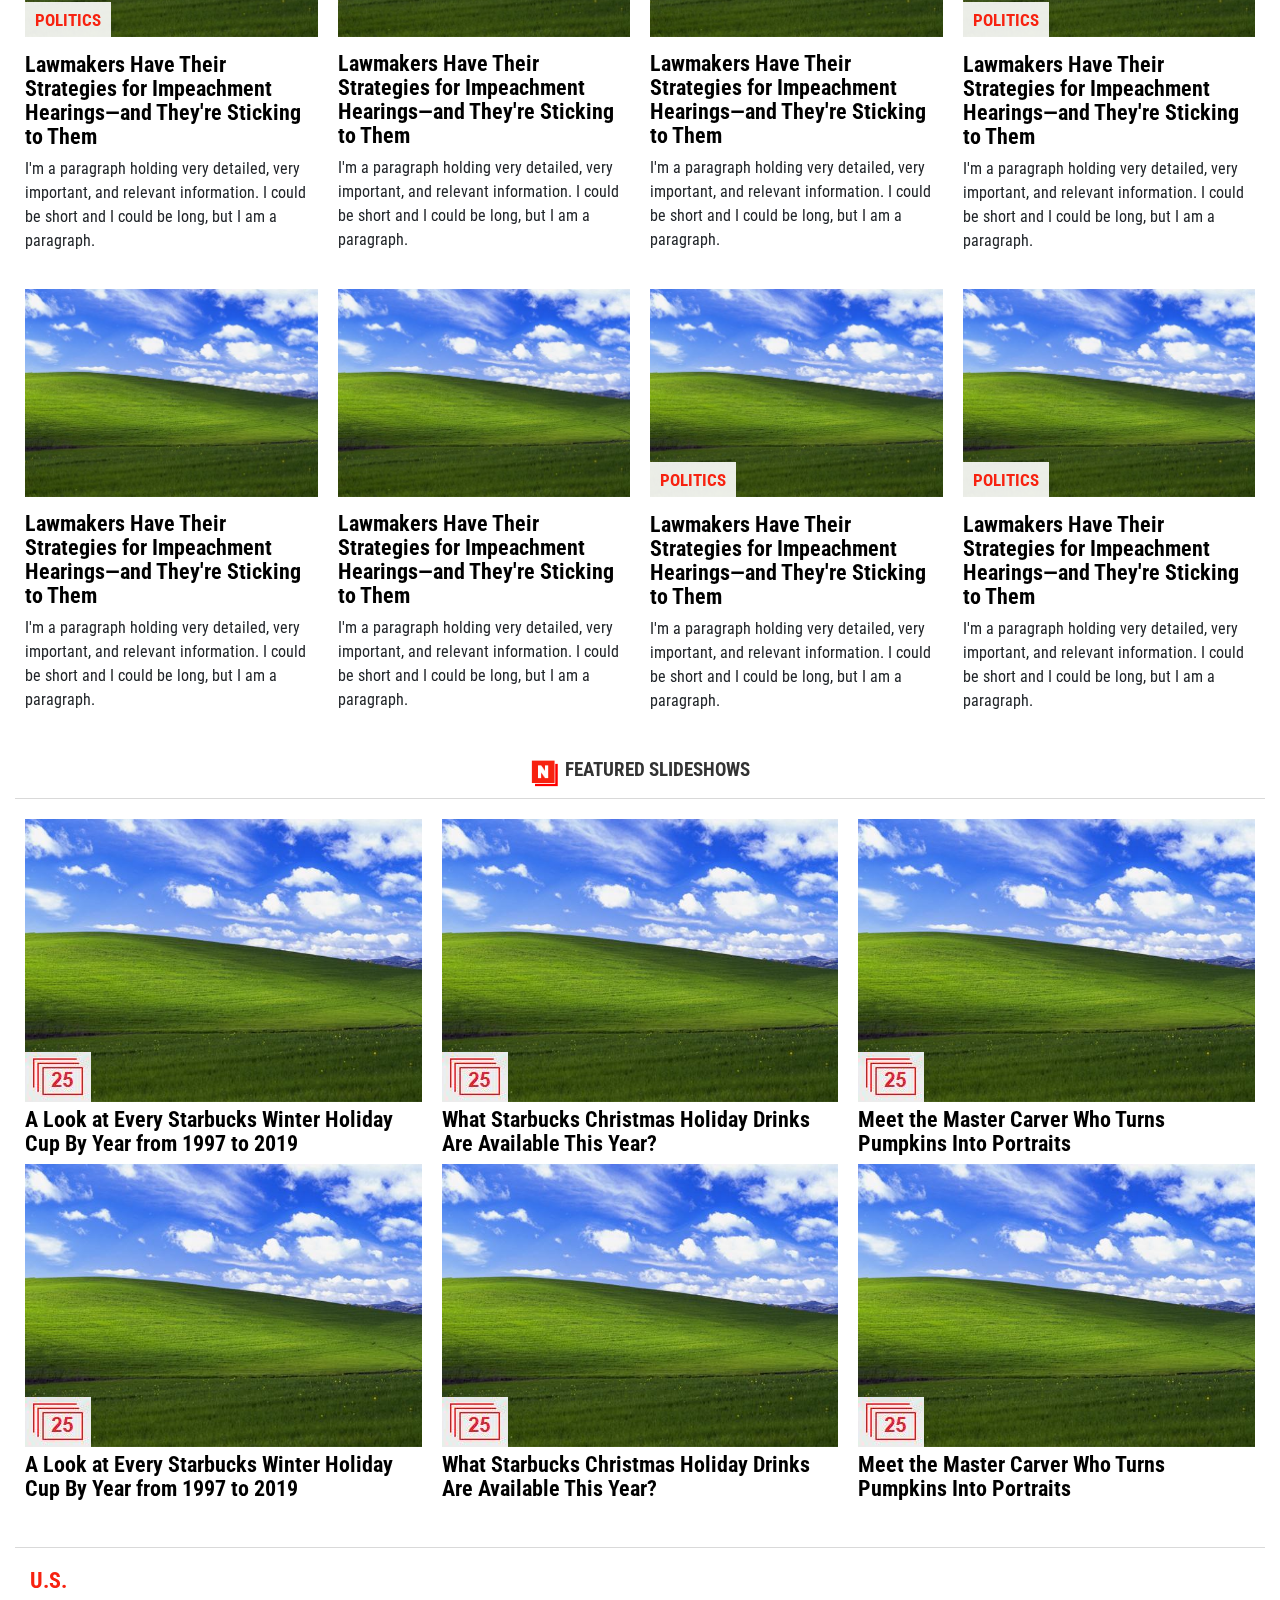
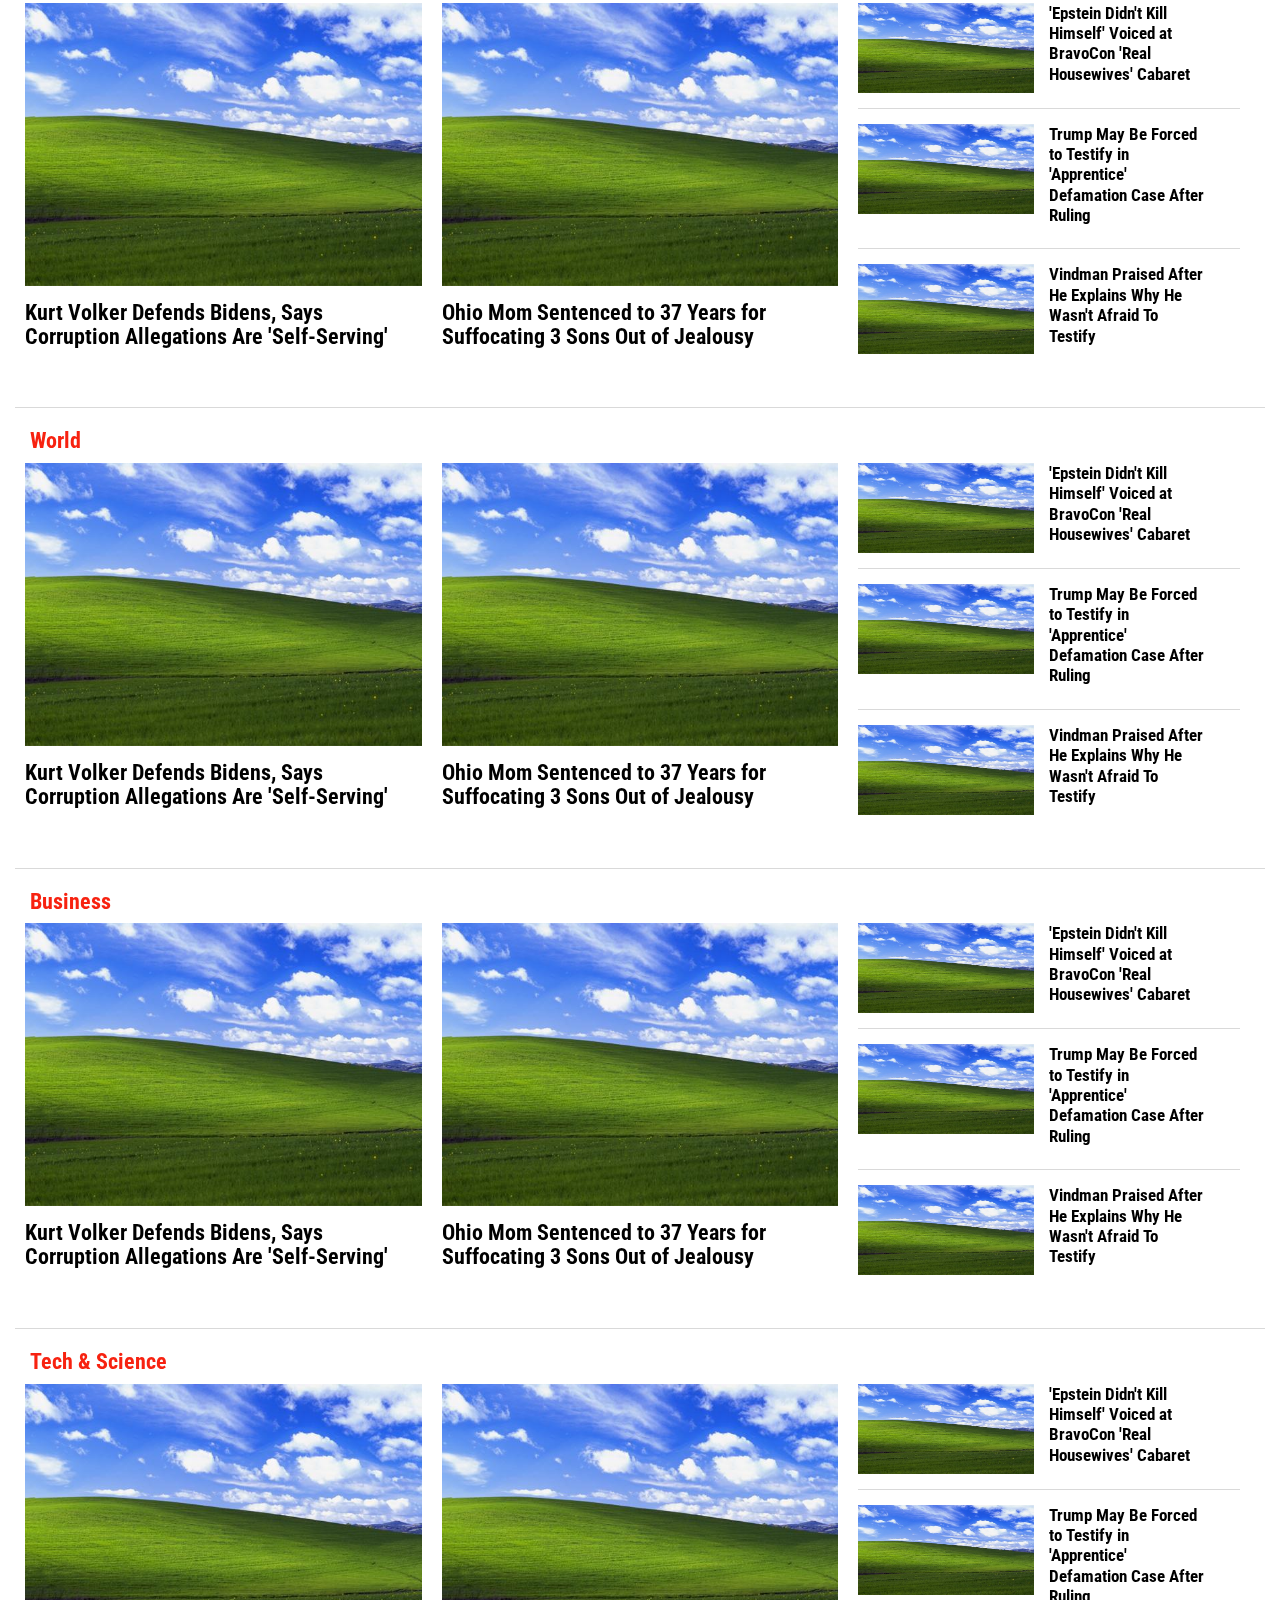
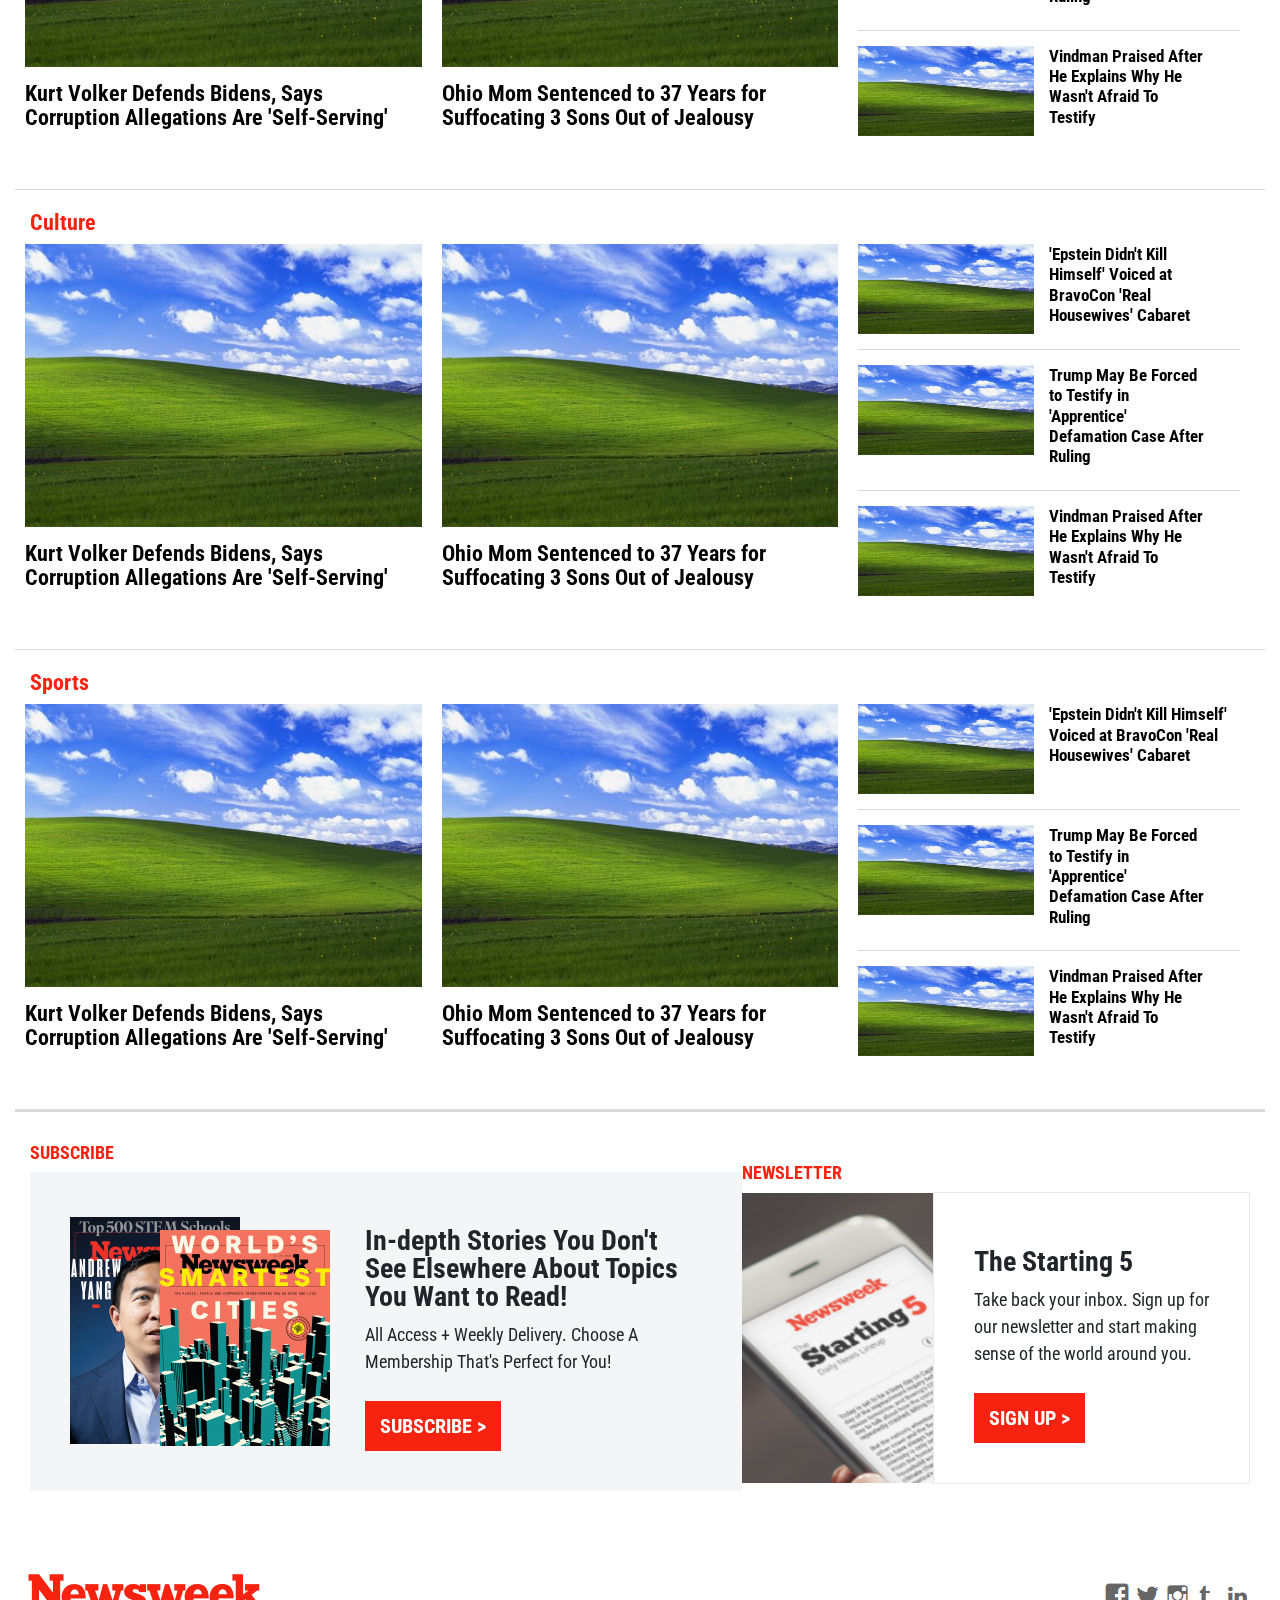
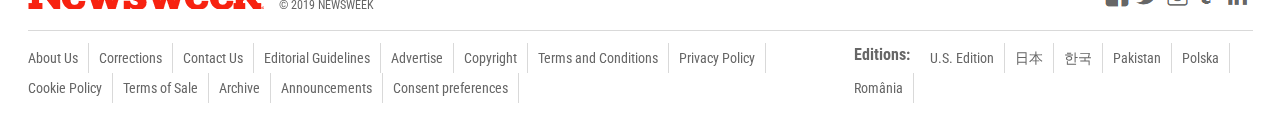
==== commit 4935f018: "fixed alignmen s" ====
--- a/index.html
+++ b/index.html
@@ -962,8 +962,8 @@
                 <div class="col-12 col-md-4 inMag editorsSec theVeryLastSec">
                   
                   <div class="row lastSec">
-                    <a href="#" class="col-7 col-md-7 col-lg-6 lastSecImg"><img src="images/placeholder.jpg" alt="Latest News Image 1"></a>
-                    <div class="col-5 col-md-5 col-lg-6 lastSecText">
+                    <a href="#" class="col-5 col-md-7 col-lg-6 lastSecImg"><img src="images/placeholder.jpg" alt="Latest News Image 1"></a>
+                    <div class="col-7 col-md-5 lastSecText">
                       <a href="#" class="opinionTitle">
                         <h4>'Epstein Didn't Kill Himself' Voiced at BravoCon 'Real Housewives' Cabaret</h4>
                       </a>
@@ -971,8 +971,8 @@
                   </div>
 
                   <div class="row lastSec lastSecBorderHere paddTopHere">
-                    <a href="#" class="col-7 col-md-7 col-lg-6 lastSecImg"><img src="images/placeholder.jpg" alt="Latest News Image 1"></a>
-                    <div class="col-5 col-md-5 lastSecText">
+                    <a href="#" class="col-5 col-md-7 col-lg-6 lastSecImg"><img src="images/placeholder.jpg" alt="Latest News Image 1"></a>
+                    <div class="col-7 col-md-5 lastSecText">
                       <a href="#" class="opinionTitle">
                         <h4>Trump May Be Forced to Testify in 'Apprentice' Defamation Case After Ruling</h4>
                       </a>
@@ -980,8 +980,8 @@
                   </div>
 
                   <div class="row lastSec paddTopHere">
-                    <a href="#" class="col-7 col-md-7 col-lg-6 lastSecImg"><img src="images/placeholder.jpg" alt="Latest News Image 1"></a>
-                    <div class="col-5 col-md-5 lastSecText">
+                    <a href="#" class="col-5 col-md-7 col-lg-6 lastSecImg"><img src="images/placeholder.jpg" alt="Latest News Image 1"></a>
+                    <div class="col-7 col-md-5 lastSecText">
                       <a href="#" class="opinionTitle">
                         <h4>Vindman Praised After He Explains Why He Wasn't Afraid To Testify</h4>
                       </a>
@@ -1019,8 +1019,8 @@
                 <div class="col-12 col-md-4 inMag editorsSec theVeryLastSec">
                   
                   <div class="row lastSec">
-                    <a href="#" class="col-7 col-md-7 col-lg-6 lastSecImg"><img src="images/placeholder.jpg" alt="Latest News Image 1"></a>
-                    <div class="col-5 col-md-5 col-lg-6 lastSecText">
+                    <a href="#" class="col-5 col-md-7 col-lg-6 lastSecImg"><img src="images/placeholder.jpg" alt="Latest News Image 1"></a>
+                    <div class="col-7 col-md-5 lastSecText">
                       <a href="#" class="opinionTitle">
                         <h4>'Epstein Didn't Kill Himself' Voiced at BravoCon 'Real Housewives' Cabaret</h4>
                       </a>
@@ -1028,8 +1028,8 @@
                   </div>
 
                   <div class="row lastSec lastSecBorderHere paddTopHere">
-                    <a href="#" class="col-7 col-md-7 col-lg-6 lastSecImg"><img src="images/placeholder.jpg" alt="Latest News Image 1"></a>
-                    <div class="col-5 col-md-5 lastSecText">
+                    <a href="#" class="col-5 col-md-7 col-lg-6 lastSecImg"><img src="images/placeholder.jpg" alt="Latest News Image 1"></a>
+                    <div class="col-7 col-md-5 lastSecText">
                       <a href="#" class="opinionTitle">
                         <h4>Trump May Be Forced to Testify in 'Apprentice' Defamation Case After Ruling</h4>
                       </a>
@@ -1037,8 +1037,8 @@
                   </div>
 
                   <div class="row lastSec paddTopHere">
-                    <a href="#" class="col-7 col-md-7 col-lg-6 lastSecImg"><img src="images/placeholder.jpg" alt="Latest News Image 1"></a>
-                    <div class="col-5 col-md-5 lastSecText">
+                    <a href="#" class="col-5 col-md-7 col-lg-6 lastSecImg"><img src="images/placeholder.jpg" alt="Latest News Image 1"></a>
+                    <div class="col-7 col-md-5 lastSecText">
                       <a href="#" class="opinionTitle">
                         <h4>Vindman Praised After He Explains Why He Wasn't Afraid To Testify</h4>
                       </a>
@@ -1076,8 +1076,8 @@
                 <div class="col-12 col-md-4 inMag editorsSec theVeryLastSec">
                   
                   <div class="row lastSec">
-                    <a href="#" class="col-7 col-md-7 col-lg-6 lastSecImg"><img src="images/placeholder.jpg" alt="Latest News Image 1"></a>
-                    <div class="col-5 col-md-5 col-lg-6 lastSecText">
+                    <a href="#" class="col-5 col-md-7 col-lg-6 lastSecImg"><img src="images/placeholder.jpg" alt="Latest News Image 1"></a>
+                    <div class="col-7 col-md-5 lastSecText">
                       <a href="#" class="opinionTitle">
                         <h4>'Epstein Didn't Kill Himself' Voiced at BravoCon 'Real Housewives' Cabaret</h4>
                       </a>
@@ -1085,8 +1085,8 @@
                   </div>
 
                   <div class="row lastSec lastSecBorderHere paddTopHere">
-                    <a href="#" class="col-7 col-md-7 col-lg-6 lastSecImg"><img src="images/placeholder.jpg" alt="Latest News Image 1"></a>
-                    <div class="col-5 col-md-5 lastSecText">
+                    <a href="#" class="col-5 col-md-7 col-lg-6 lastSecImg"><img src="images/placeholder.jpg" alt="Latest News Image 1"></a>
+                    <div class="col-7 col-md-5 lastSecText">
                       <a href="#" class="opinionTitle">
                         <h4>Trump May Be Forced to Testify in 'Apprentice' Defamation Case After Ruling</h4>
                       </a>
@@ -1094,8 +1094,8 @@
                   </div>
 
                   <div class="row lastSec paddTopHere">
-                    <a href="#" class="col-7 col-md-7 col-lg-6 lastSecImg"><img src="images/placeholder.jpg" alt="Latest News Image 1"></a>
-                    <div class="col-5 col-md-5 lastSecText">
+                    <a href="#" class="col-5 col-md-7 col-lg-6 lastSecImg"><img src="images/placeholder.jpg" alt="Latest News Image 1"></a>
+                    <div class="col-7 col-md-5 lastSecText">
                       <a href="#" class="opinionTitle">
                         <h4>Vindman Praised After He Explains Why He Wasn't Afraid To Testify</h4>
                       </a>
@@ -1133,8 +1133,8 @@
                 <div class="col-12 col-md-4 inMag editorsSec theVeryLastSec">
                   
                   <div class="row lastSec">
-                    <a href="#" class="col-7 col-md-7 col-lg-6 lastSecImg"><img src="images/placeholder.jpg" alt="Latest News Image 1"></a>
-                    <div class="col-5 col-md-5 col-lg-6 lastSecText">
+                    <a href="#" class="col-5 col-md-7 col-lg-6 lastSecImg"><img src="images/placeholder.jpg" alt="Latest News Image 1"></a>
+                    <div class="col-7 col-md-5 lastSecText">
                       <a href="#" class="opinionTitle">
                         <h4>'Epstein Didn't Kill Himself' Voiced at BravoCon 'Real Housewives' Cabaret</h4>
                       </a>
@@ -1142,8 +1142,8 @@
                   </div>
 
                   <div class="row lastSec  lastSecBorderHere paddTopHere">
-                    <a href="#" class="col-7 col-md-7 col-lg-6 lastSecImg"><img src="images/placeholder.jpg" alt="Latest News Image 1"></a>
-                    <div class="col-5 col-md-5 lastSecText">
+                    <a href="#" class="col-5 col-md-7 col-lg-6 lastSecImg"><img src="images/placeholder.jpg" alt="Latest News Image 1"></a>
+                    <div class="col-7 col-md-5 lastSecText">
                       <a href="#" class="opinionTitle">
                         <h4>Trump May Be Forced to Testify in 'Apprentice' Defamation Case After Ruling</h4>
                       </a>
@@ -1151,8 +1151,8 @@
                   </div>
 
                   <div class="row lastSec paddTopHere">
-                    <a href="#" class="col-7 col-md-7 col-lg-6 lastSecImg"><img src="images/placeholder.jpg" alt="Latest News Image 1"></a>
-                    <div class="col-5 col-md-5 lastSecText">
+                    <a href="#" class="col-5 col-md-7 col-lg-6 lastSecImg"><img src="images/placeholder.jpg" alt="Latest News Image 1"></a>
+                    <div class="col-7 col-md-5 lastSecText">
                       <a href="#" class="opinionTitle">
                         <h4>Vindman Praised After He Explains Why He Wasn't Afraid To Testify</h4>
                       </a>
@@ -1190,8 +1190,8 @@
                 <div class="col-12 col-md-4 inMag editorsSec theVeryLastSec">
                   
                   <div class="row lastSec">
-                    <a href="#" class="col-7 col-md-7 col-lg-6 lastSecImg"><img src="images/placeholder.jpg" alt="Latest News Image 1"></a>
-                    <div class="col-5 col-md-5 col-lg-6 lastSecText">
+                      <a href="#" class="col-5 col-md-7 col-lg-6 lastSecImg"><img src="images/placeholder.jpg" alt="Latest News Image 1"></a>
+                      <div class="col-7 col-md-5 lastSecText">
                       <a href="#" class="opinionTitle">
                         <h4>'Epstein Didn't Kill Himself' Voiced at BravoCon 'Real Housewives' Cabaret</h4>
                       </a>
@@ -1199,8 +1199,8 @@
                   </div>
 
                   <div class="row lastSec lastSecBorderHere paddTopHere">
-                    <a href="#" class="col-7 col-md-7 col-lg-6 lastSecImg"><img src="images/placeholder.jpg" alt="Latest News Image 1"></a>
-                    <div class="col-5 col-md-5 lastSecText">
+                      <a href="#" class="col-5 col-md-7 col-lg-6 lastSecImg"><img src="images/placeholder.jpg" alt="Latest News Image 1"></a>
+                      <div class="col-7 col-md-5 lastSecText">
                       <a href="#" class="opinionTitle">
                         <h4>Trump May Be Forced to Testify in 'Apprentice' Defamation Case After Ruling</h4>
                       </a>
@@ -1208,8 +1208,8 @@
                   </div>
 
                   <div class="row lastSec paddTopHere">
-                    <a href="#" class="col-7 col-md-7 col-lg-6 lastSecImg"><img src="images/placeholder.jpg" alt="Latest News Image 1"></a>
-                    <div class="col-5 col-md-5 lastSecText">
+                    <a href="#" class="col-5 col-md-7 col-lg-6 lastSecImg"><img src="images/placeholder.jpg" alt="Latest News Image 1"></a>
+                    <div class="col-7 col-md-5 lastSecText">
                       <a href="#" class="opinionTitle">
                         <h4>Vindman Praised After He Explains Why He Wasn't Afraid To Testify</h4>
                       </a>
@@ -1247,8 +1247,8 @@
                 <div class="col-12 col-md-4 inMag editorsSec theVeryLastSec">
                   
                   <div class="row lastSec">
-                    <a href="#" class="col-7 col-md-7 col-lg-6 lastSecImg"><img src="images/placeholder.jpg" alt="Latest News Image 1"></a>
-                    <div class="col-5 col-md-5 col-lg-6 lastSecText">
+                    <a href="#" class="col-5 col-md-7 col-lg-6 lastSecImg"><img src="images/placeholder.jpg" alt="Latest News Image 1"></a>
+                    <div class="col-7 col-md-5 col-lg-6 lastSecText">
                       <a href="#" class="opinionTitle">
                         <h4>'Epstein Didn't Kill Himself' Voiced at BravoCon 'Real Housewives' Cabaret</h4>
                       </a>
@@ -1256,8 +1256,8 @@
                   </div>
 
                   <div class="row lastSec lastSecBorderHere paddTopHere">
-                    <a href="#" class="col-7 col-md-7 col-lg-6 lastSecImg"><img src="images/placeholder.jpg" alt="Latest News Image 1"></a>
-                    <div class="col-5 col-md-5 lastSecText">
+                    <a href="#" class="col-5 col-md-7 col-lg-6 lastSecImg"><img src="images/placeholder.jpg" alt="Latest News Image 1"></a>
+                    <div class="col-7 col-md-5 lastSecText">
                       <a href="#" class="opinionTitle">
                         <h4>Trump May Be Forced to Testify in 'Apprentice' Defamation Case After Ruling</h4>
                       </a>
@@ -1265,8 +1265,8 @@
                   </div>
 
                   <div class="row lastSec paddTopHere">
-                    <a href="#" class="col-7 col-md-7 col-lg-6 lastSecImg"><img src="images/placeholder.jpg" alt="Latest News Image 1"></a>
-                    <div class="col-5 col-md-5 lastSecText">
+                    <a href="#" class="col-5 col-md-7 col-lg-6 lastSecImg"><img src="images/placeholder.jpg" alt="Latest News Image 1"></a>
+                    <div class="col-7 col-md-5 lastSecText">
                       <a href="#" class="opinionTitle">
                         <h4>Vindman Praised After He Explains Why He Wasn't Afraid To Testify</h4>
                       </a>
@@ -1323,7 +1323,7 @@
   
               </div>
             </div>
-            
+
           </div>
           <!-- HERE ENDS THE PREFOOTER YAY!!!!! -->
 
